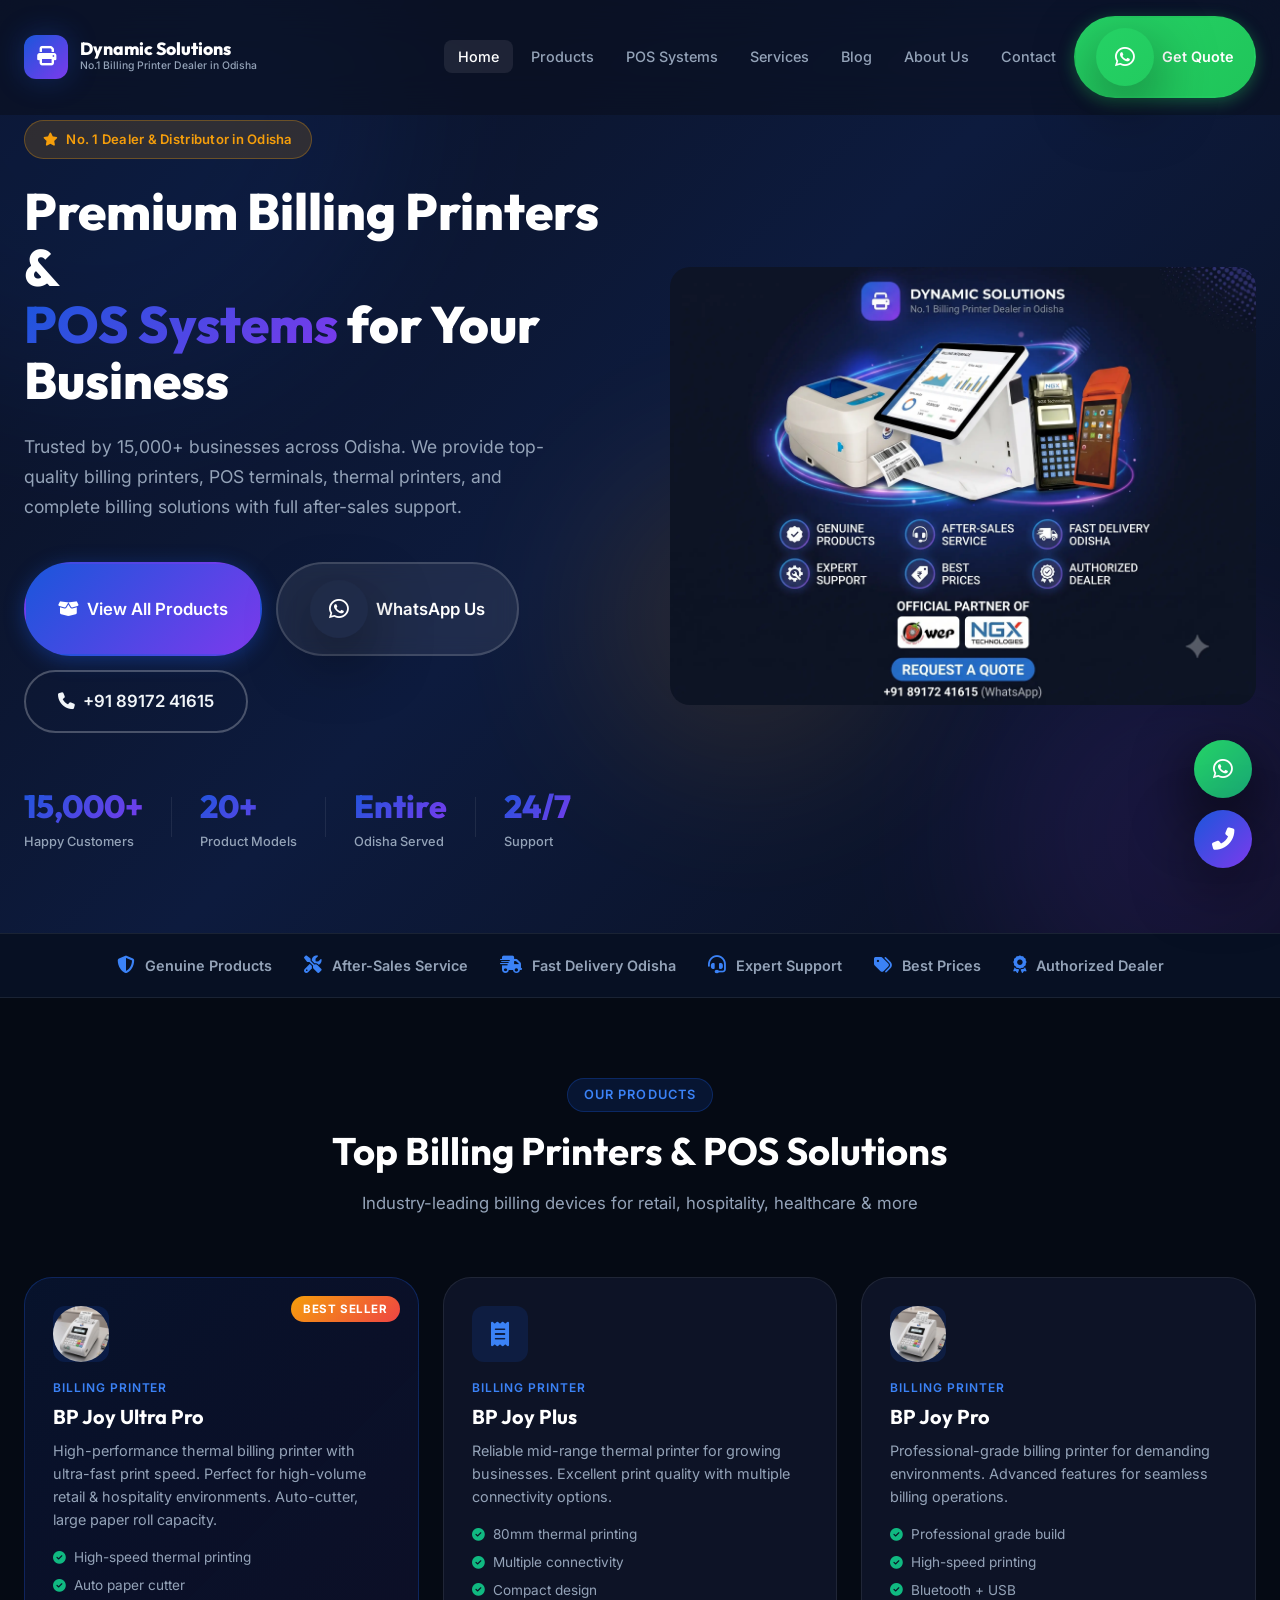
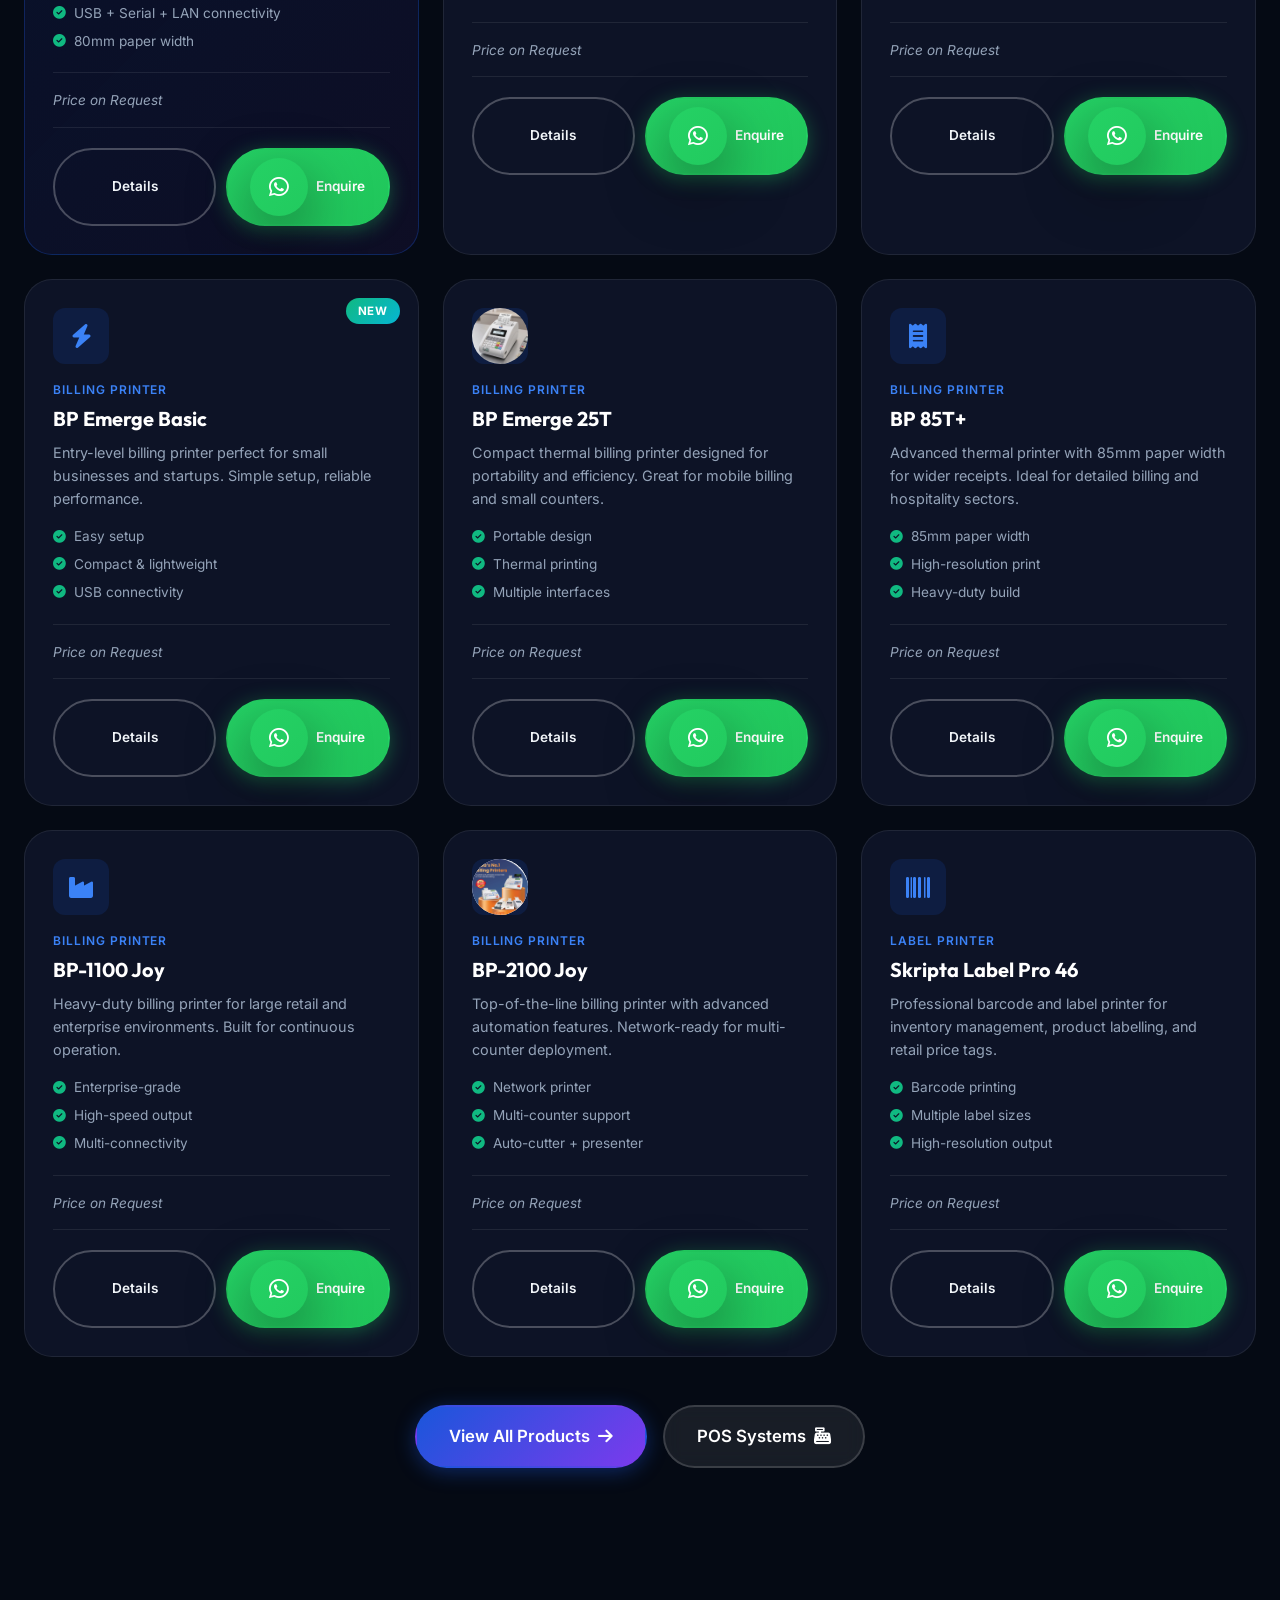
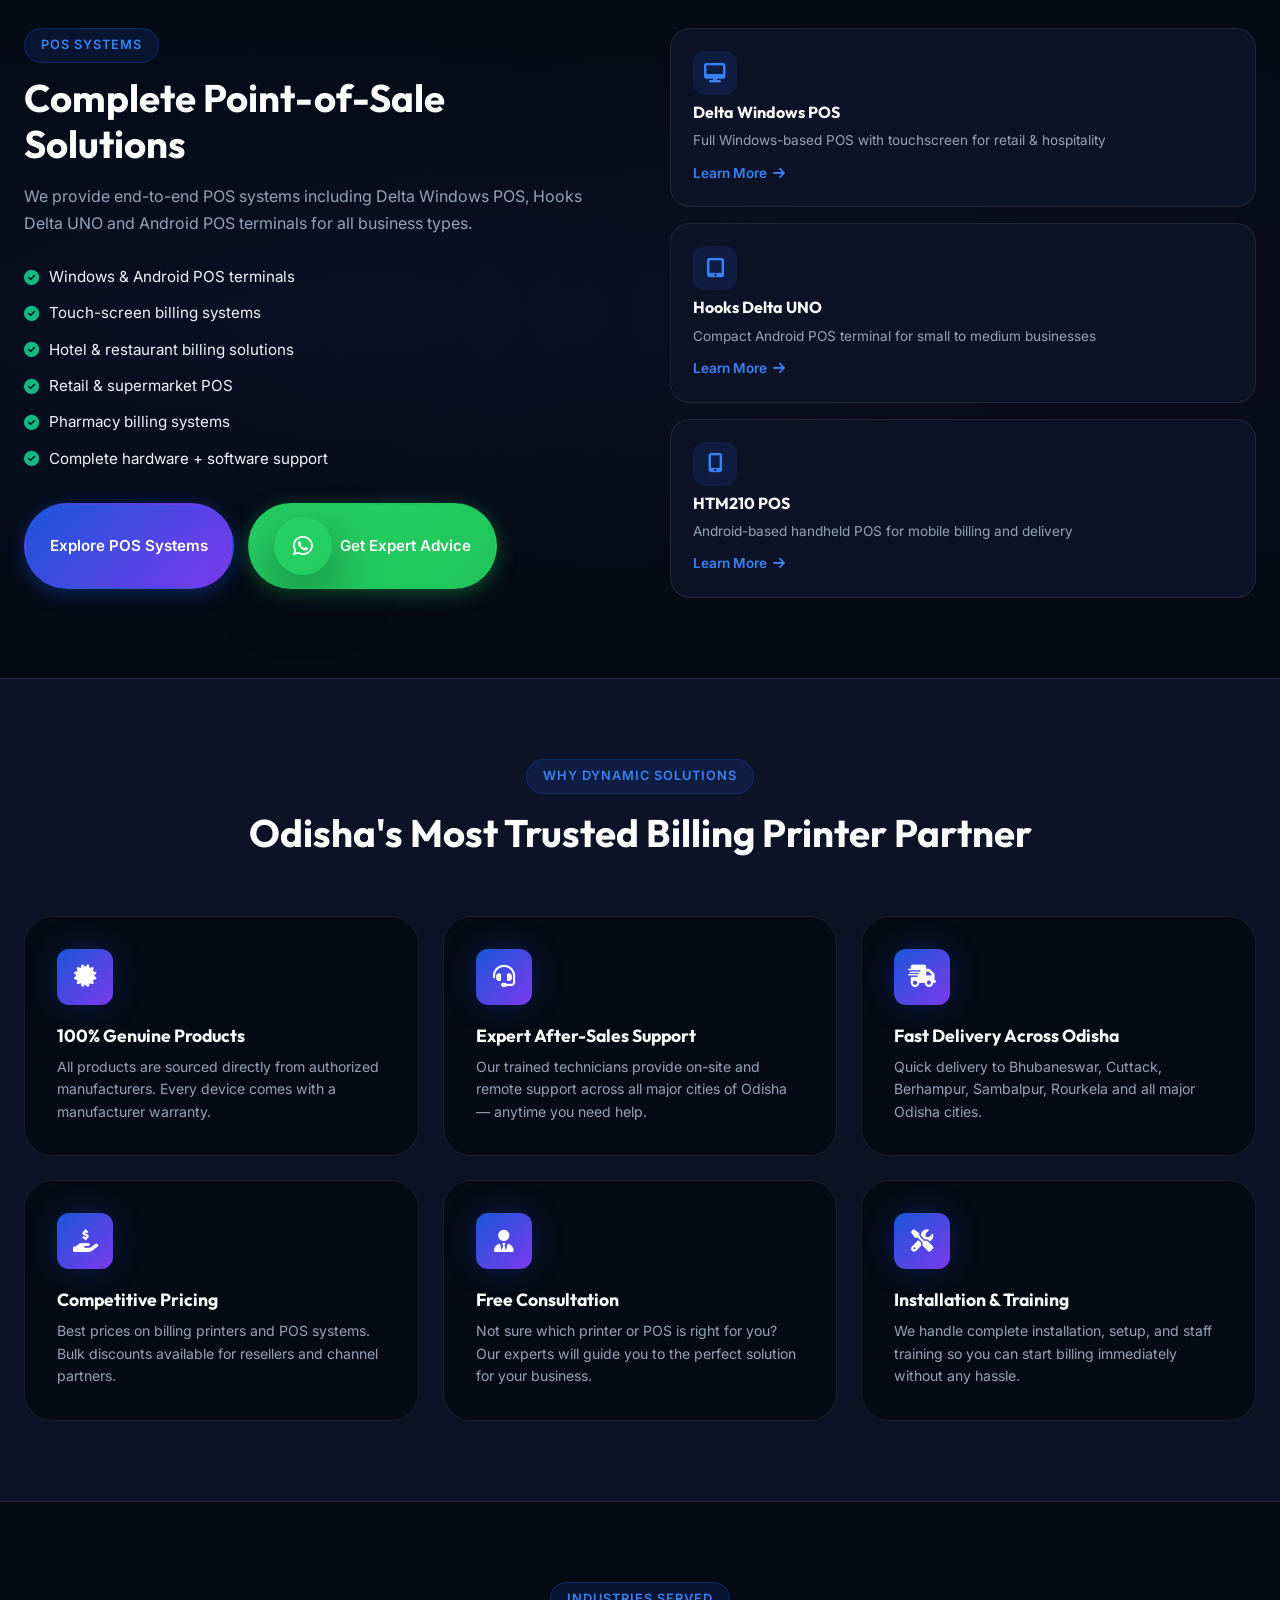
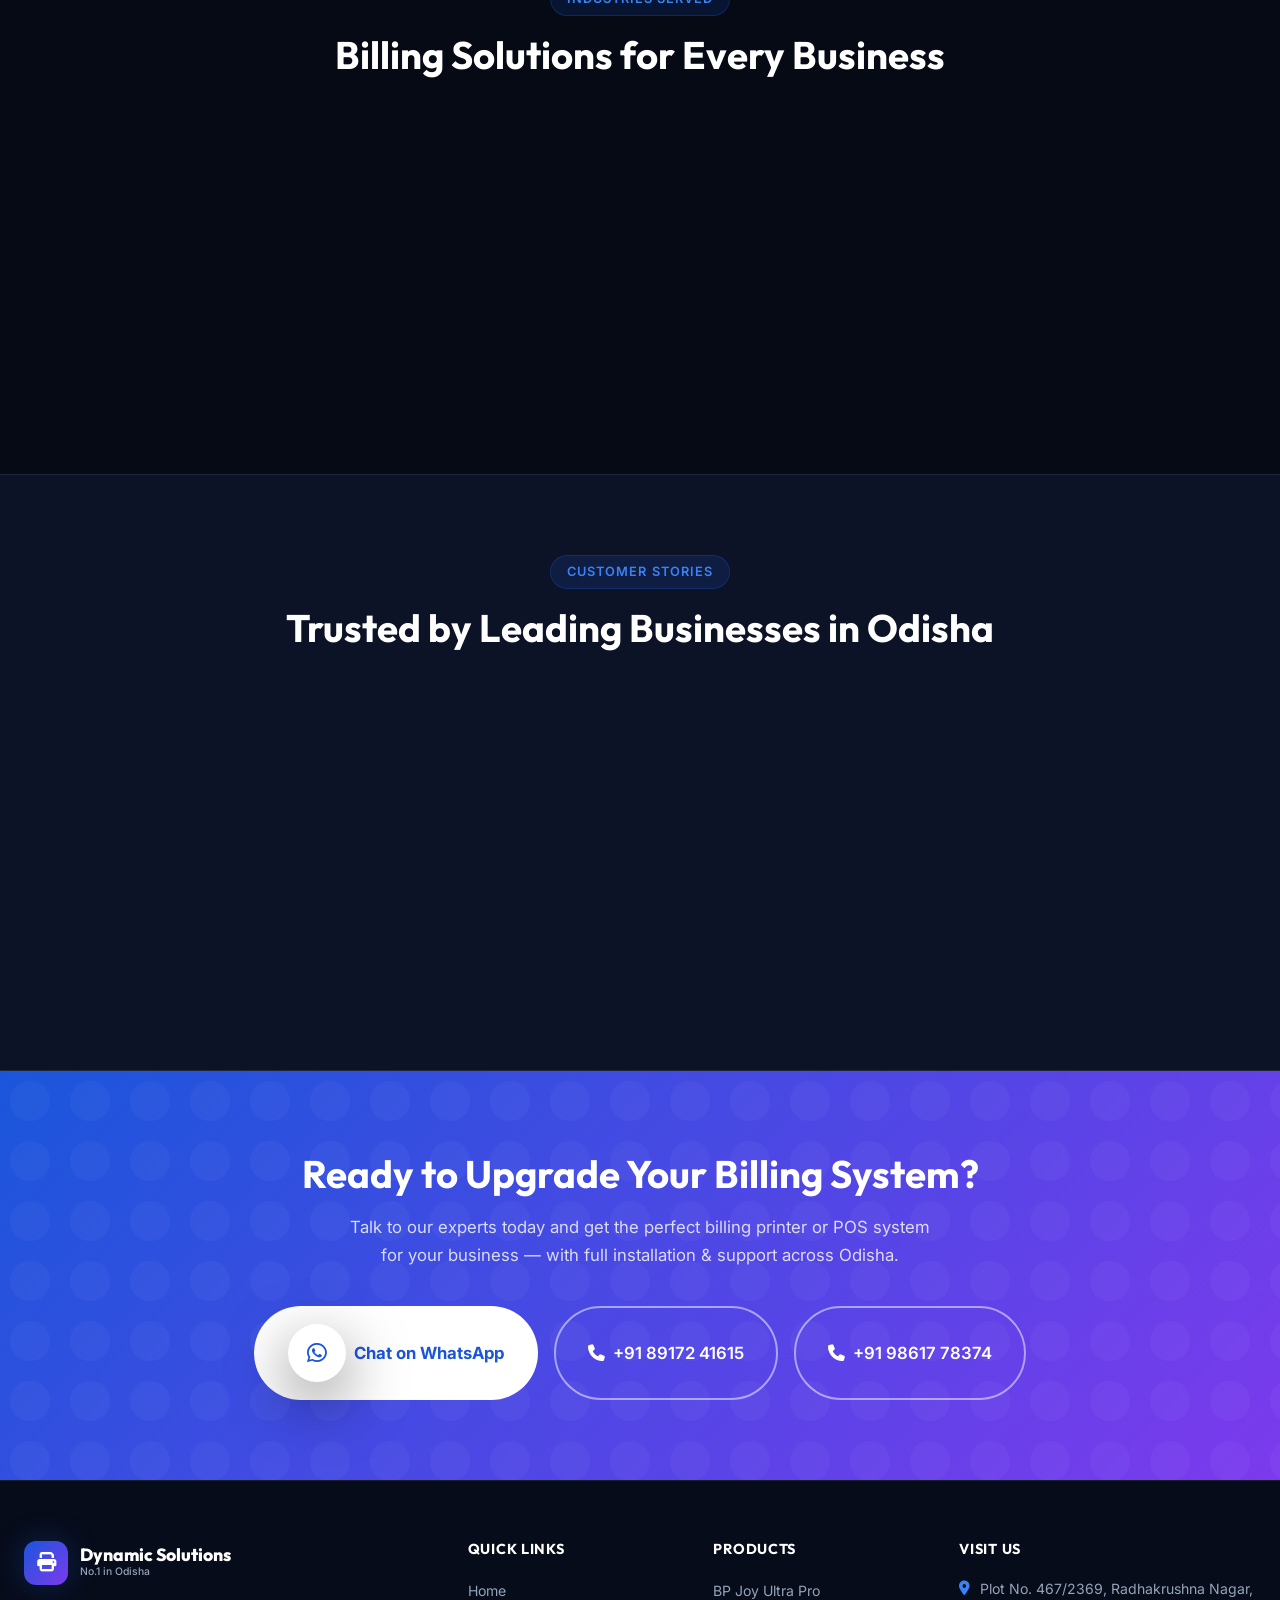
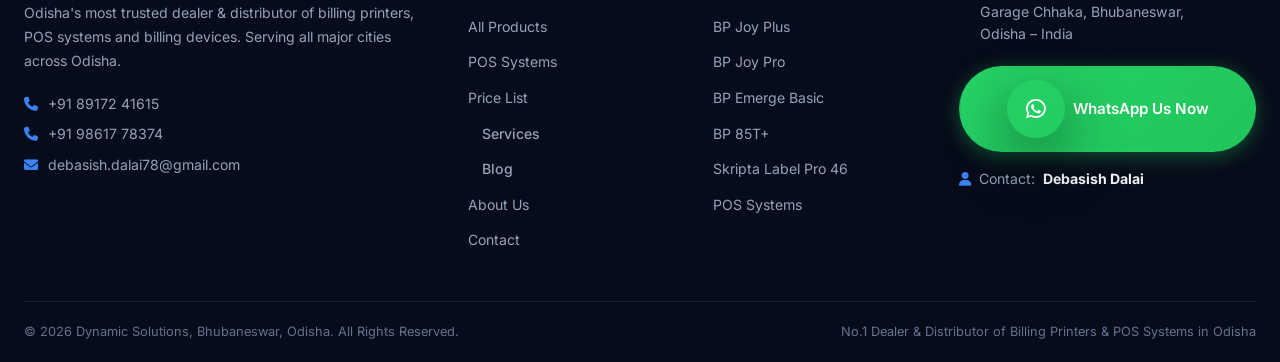
==== index.html @ b8500f1b "add favicon" ====
<!DOCTYPE html>
<html lang="en">

<head>
  <meta charset="UTF-8" />
  <meta name="viewport" content="width=device-width, initial-scale=1.0" />
  <title>Dynamic Solutions – No.1 Billing Printer & POS Dealer in Odisha | Bhubaneswar</title>
  <meta name="description"
    content="Dynamic Solutions is Odisha's most trusted dealer & distributor of billing printers, POS systems, thermal printers, barcode printers & billing devices. Serving Bhubaneswar, Cuttack & all major cities in Odisha. Call: +91 8917241615" />
  <meta name="keywords"
    content="billing printer Odisha, POS system Bhubaneswar, thermal printer dealer Odisha, barcode printer Bhubaneswar, billing machine Odisha, receipt printer Odisha, BP Joy printer, BP Emerge printer, POS terminal Odisha, Dynamic Solutions Bhubaneswar" />
  <meta name="author" content="Dynamic Solutions" />
  <meta name="robots" content="index, follow" />
  <link rel="canonical" href="https://dynamicsolutionsodisha.com/" />

  <!-- Open Graph -->
  <meta property="og:type" content="website" />
  <meta property="og:url" content="https://dynamicsolutionsodisha.com/" />
  <meta property="og:title" content="Dynamic Solutions – No.1 Billing Printer & POS Dealer in Odisha" />
  <meta property="og:description"
    content="Odisha's most trusted dealer of billing printers, POS systems & billing devices. Authorized dealer for BP Joy, BP Emerge & more. Call +91 8917241615" />
  <meta property="og:image" content="https://dynamicsolutionsodisha.com/assets/images/seo-banner.webp" />

  <!-- Twitter Card -->
  <meta name="twitter:card" content="summary_large_image" />
  <meta name="twitter:title" content="Dynamic Solutions – No.1 Billing Printer & POS Dealer in Odisha" />
  <meta name="twitter:description"
    content="Billing printers, POS systems & billing devices in Odisha. Call +91 8917241615" />

  <!-- Schema.org Structured Data -->
  <script type="application/ld+json">
  {
    "@context": "https://schema.org",
    "@type": "LocalBusiness",
    "name": "Dynamic Solutions",
    "description": "No.1 Dealer & Distributor of Billing Printers, POS Systems and Billing Devices in Odisha",
    "url": "https://dynamicsolutionsodisha.com",
    "telephone": ["+918917241615", "+918917241615"],
    "email": "debasish.dalai78@gmail.com",
    "address": {
      "@type": "PostalAddress",
      "streetAddress": "Plot No. 467/2369, Radhakrushna Nagar, Garage Chhaka",
      "addressLocality": "Bhubaneswar",
      "addressRegion": "Odisha",
      "addressCountry": "IN"
    },
    "geo": {
      "@type": "GeoCoordinates",
      "latitude": "20.2961",
      "longitude": "85.8245"
    },
    "areaServed": ["Bhubaneswar", "Cuttack", "Odisha"],
    "priceRange": "₹₹",
    "sameAs": []
  }
  </script>

  <link rel="preconnect" href="https://fonts.googleapis.com" />
  <link rel="preconnect" href="https://fonts.gstatic.com" crossorigin />
  <link
    href="https://fonts.googleapis.com/css2?family=Inter:wght@300;400;500;600;700;800;900&family=Outfit:wght@400;600;700;800&display=swap"
    rel="stylesheet" />
  <link rel="stylesheet" href="https://cdnjs.cloudflare.com/ajax/libs/font-awesome/6.5.0/css/all.min.css" />
  <link rel="stylesheet" href="css/style.css" />
  <link rel="icon" href="assets/favicon.png" type="image/png" />
</head>

<body>

  <!-- Floating Action Buttons -->
  <div class="fab-container" id="fabContainer">
    <a href="https://wa.me/918917241615?text=Hello%20Dynamic%20Solutions!%20I%20am%20interested%20in%20your%20billing%20printers%20and%20POS%20systems.%20Please%20share%20more%20details."
      class="fab fab-whatsapp" target="_blank" rel="noopener" aria-label="WhatsApp Chat" id="fabWhatsapp">
      <i class="fab fa-whatsapp"></i>
      <span class="fab-tooltip">Chat on WhatsApp</span>
    </a>
    <a href="tel:+918917241615" class="fab fab-call" aria-label="Call Us" id="fabCall">
      <i class="fas fa-phone-alt"></i>
      <span class="fab-tooltip">Call Now</span>
    </a>
  </div>

  <!-- Header / Navigation -->
  <header class="header" id="mainHeader">
    <div class="container">
      <nav class="nav">
        <a href="index.html" class="logo" id="navLogo">
          <div class="logo-icon">
            <i class="fas fa-print"></i>
          </div>
          <div class="logo-text">
            <span class="logo-name">Dynamic Solutions</span>
            <span class="logo-tagline">No.1 Billing Printer Dealer in Odisha</span>
          </div>
        </a>

        <ul class="nav-links" id="navLinks">
          <li><a href="index.html" class="nav-link active" id="navHome">Home</a></li>
          <li><a href="products.html" class="nav-link" id="navProducts">Products</a></li>
          <li><a href="pos.html" class="nav-link" id="navPOS">POS Systems</a></li>
          <li><a href="services.html" class="nav-link">Services</a></li>
          <li><a href="blog.html" class="nav-link">Blog</a></li>
          <li><a href="about.html" class="nav-link" id="navAbout">About Us</a></li>
          <li><a href="contact.html" class="nav-link" id="navContact">Contact</a></li>
          <li>
            <a href="https://wa.me/918917241615?text=Hello!%20I%20need%20a%20quote%20for%20billing%20printers."
              class="btn btn-primary nav-cta" target="_blank" rel="noopener" id="navCTA">
              <i class="fab fa-whatsapp"></i> Get Quote
            </a>
          </li>
        </ul>

        <button class="hamburger" id="hamburger" aria-label="Toggle menu">
          <span></span><span></span><span></span>
        </button>
      </nav>
    </div>
  </header>

  <!-- Hero Section -->
  <section class="hero" id="hero">
    <div class="hero-bg-shapes">
      <div class="shape shape-1"></div>
      <div class="shape shape-2"></div>
      <div class="shape shape-3"></div>
    </div>
    <div class="container">
      <div class="hero-content">
        <div class="hero-badge">
          <i class="fas fa-star"></i>
          No. 1 Dealer & Distributor in Odisha
        </div>
        <h1 class="hero-title">
          Premium Billing Printers &amp;<br />
          <span class="gradient-text">POS Systems</span> for Your Business
        </h1>
        <p class="hero-subtitle">
          Trusted by 15,000+ businesses across Odisha. We provide top-quality billing printers,
          POS terminals, thermal printers, and complete billing solutions with full after-sales support.
        </p>
        <div class="hero-ctas">
          <a href="products.html" class="btn btn-primary btn-lg" id="heroViewProducts">
            <i class="fas fa-box-open"></i> View All Products
          </a>
          <a href="https://wa.me/918917241615?text=Hello%20Dynamic%20Solutions!%20I%20need%20help%20choosing%20the%20right%20billing%20printer."
            class="btn btn-secondary btn-lg" target="_blank" rel="noopener" id="heroWhatsapp">
            <i class="fab fa-whatsapp"></i> WhatsApp Us
          </a>
          <a href="tel:+918917241615" class="btn btn-outline btn-lg" id="heroCall">
            <i class="fas fa-phone"></i> +91 89172 41615
          </a>
        </div>
        <div class="hero-stats">
          <div class="stat">
            <span class="stat-num">15,000+</span>
            <span class="stat-label">Happy Customers</span>
          </div>
          <div class="stat-divider"></div>
          <div class="stat">
            <span class="stat-num">20+</span>
            <span class="stat-label">Product Models</span>
          </div>
          <div class="stat-divider"></div>
          <div class="stat">
            <span class="stat-num">Entire</span>
            <span class="stat-label">Odisha Served</span>
          </div>
          <div class="stat-divider"></div>
          <div class="stat">
            <span class="stat-num">24/7</span>
            <span class="stat-label">Support</span>
          </div>
        </div>
      </div>

      <div class="hero-visual" style="display:flex; justify-content:center; align-items:center;">
        <img src="assets/images/hero-banner.webp" alt="POS Systems and Billing Printers"
          style="width: 100%; max-width: 600px; border-radius: var(--radius-lg); box-shadow: var(--shadow-xl); object-fit: cover;">
      </div>
    </div>
  </section>

  <!-- Trust Bar -->
  <section class="trust-bar">
    <div class="container">
      <div class="trust-items">
        <div class="trust-item">
          <i class="fas fa-shield-alt"></i>
          <span>Genuine Products</span>
        </div>
        <div class="trust-item">
          <i class="fas fa-tools"></i>
          <span>After-Sales Service</span>
        </div>
        <div class="trust-item">
          <i class="fas fa-truck-fast"></i>
          <span>Fast Delivery Odisha</span>
        </div>
        <div class="trust-item">
          <i class="fas fa-headset"></i>
          <span>Expert Support</span>
        </div>
        <div class="trust-item">
          <i class="fas fa-tags"></i>
          <span>Best Prices</span>
        </div>
        <div class="trust-item">
          <i class="fas fa-award"></i>
          <span>Authorized Dealer</span>
        </div>
      </div>
    </div>
  </section>

  <!-- Featured Products -->
  <section class="section featured-products" id="featuredProducts">
    <div class="container">
      <div class="section-header">
        <span class="section-tag">Our Products</span>
        <h2 class="section-title">Top Billing Printers & POS Solutions</h2>
        <p class="section-subtitle">Industry-leading billing devices for retail, hospitality, healthcare & more</p>
      </div>

      <div class="products-grid" id="productsGrid">

        <!-- BP Joy Ultra Pro -->
        <article class="product-card featured" id="prodJoyUltraPro">
          <div class="product-badge">Best Seller</div>
          <div class="product-icon-wrap"><img src="assets/images/printer-wep-joy.webp" style="width: 100%; height: 100%; object-fit: contain; border-radius: 50%;"></div>
          <div class="product-info">
            <span class="product-category">Billing Printer</span>
            <h3 class="product-name">BP Joy Ultra Pro</h3>
            <p class="product-desc">High-performance thermal billing printer with ultra-fast print speed. Perfect for
              high-volume retail & hospitality environments. Auto-cutter, large paper roll capacity.</p>
            <ul class="product-features">
              <li><i class="fas fa-check-circle"></i> High-speed thermal printing</li>
              <li><i class="fas fa-check-circle"></i> Auto paper cutter</li>
              <li><i class="fas fa-check-circle"></i> USB + Serial + LAN connectivity</li>
              <li><i class="fas fa-check-circle"></i> 80mm paper width</li>
            </ul>
            <div class="product-price-area">
              <span class="price-label">Price on Request</span>
            </div>
            <div class="product-actions">
              <a href="products.html#joy-ultra-pro" class="btn btn-outline btn-sm" id="detailJoyUltraPro">Details</a>
              <a href="https://wa.me/918917241615?text=Hello!%20I%20am%20interested%20in%20BP%20Joy%20Ultra%20Pro%20billing%20printer.%20Please%20share%20price%20and%20details."
                class="btn btn-whatsapp btn-sm" target="_blank" rel="noopener" id="waJoyUltraPro">
                <i class="fab fa-whatsapp"></i> Enquire
              </a>
            </div>
          </div>
        </article>

        <!-- BP Joy Plus -->
        <article class="product-card" id="prodJoyPlus">
          <div class="product-icon-wrap">
            <i class="fas fa-receipt"></i>
          </div>
          <div class="product-info">
            <span class="product-category">Billing Printer</span>
            <h3 class="product-name">BP Joy Plus</h3>
            <p class="product-desc">Reliable mid-range thermal printer for growing businesses. Excellent print quality
              with multiple connectivity options.</p>
            <ul class="product-features">
              <li><i class="fas fa-check-circle"></i> 80mm thermal printing</li>
              <li><i class="fas fa-check-circle"></i> Multiple connectivity</li>
              <li><i class="fas fa-check-circle"></i> Compact design</li>
            </ul>
            <div class="product-price-area">
              <span class="price-label">Price on Request</span>
            </div>
            <div class="product-actions">
              <a href="products.html#joy-plus" class="btn btn-outline btn-sm" id="detailJoyPlus">Details</a>
              <a href="https://wa.me/918917241615?text=Hello!%20I%20am%20interested%20in%20BP%20Joy%20Plus%20printer.%20Please%20share%20price."
                class="btn btn-whatsapp btn-sm" target="_blank" rel="noopener" id="waJoyPlus">
                <i class="fab fa-whatsapp"></i> Enquire
              </a>
            </div>
          </div>
        </article>

        <!-- BP Joy Pro -->
        <article class="product-card" id="prodJoyPro">
          <div class="product-icon-wrap"><img src="assets/images/printer-wep-joy.webp" style="width: 100%; height: 100%; object-fit: contain; border-radius: 50%;"></div>
          <div class="product-info">
            <span class="product-category">Billing Printer</span>
            <h3 class="product-name">BP Joy Pro</h3>
            <p class="product-desc">Professional-grade billing printer for demanding environments. Advanced features for
              seamless billing operations.</p>
            <ul class="product-features">
              <li><i class="fas fa-check-circle"></i> Professional grade build</li>
              <li><i class="fas fa-check-circle"></i> High-speed printing</li>
              <li><i class="fas fa-check-circle"></i> Bluetooth + USB</li>
            </ul>
            <div class="product-price-area">
              <span class="price-label">Price on Request</span>
            </div>
            <div class="product-actions">
              <a href="products.html#joy-pro" class="btn btn-outline btn-sm" id="detailJoyPro">Details</a>
              <a href="https://wa.me/918917241615?text=Hello!%20I%20am%20interested%20in%20BP%20Joy%20Pro%20printer.%20Please%20share%20price."
                class="btn btn-whatsapp btn-sm" target="_blank" rel="noopener" id="waJoyPro">
                <i class="fab fa-whatsapp"></i> Enquire
              </a>
            </div>
          </div>
        </article>

        <!-- BP Emerge Basic -->
        <article class="product-card" id="prodEmergeBasic">
          <div class="product-badge badge-new">New</div>
          <div class="product-icon-wrap">
            <i class="fas fa-bolt"></i>
          </div>
          <div class="product-info">
            <span class="product-category">Billing Printer</span>
            <h3 class="product-name">BP Emerge Basic</h3>
            <p class="product-desc">Entry-level billing printer perfect for small businesses and startups. Simple setup,
              reliable performance.</p>
            <ul class="product-features">
              <li><i class="fas fa-check-circle"></i> Easy setup</li>
              <li><i class="fas fa-check-circle"></i> Compact & lightweight</li>
              <li><i class="fas fa-check-circle"></i> USB connectivity</li>
            </ul>
            <div class="product-price-area">
              <span class="price-label">Price on Request</span>
            </div>
            <div class="product-actions">
              <a href="products.html#emerge-basic" class="btn btn-outline btn-sm" id="detailEmergeBasic">Details</a>
              <a href="https://wa.me/918917241615?text=Hello!%20I%20am%20interested%20in%20BP%20Emerge%20Basic%20printer.%20Please%20share%20price."
                class="btn btn-whatsapp btn-sm" target="_blank" rel="noopener" id="waEmergeBasic">
                <i class="fab fa-whatsapp"></i> Enquire
              </a>
            </div>
          </div>
        </article>

        <!-- BP Emerge 25T -->
        <article class="product-card" id="prodEmerge25T">
          <div class="product-icon-wrap"><img src="assets/images/printer-wep-joy.webp" style="width: 100%; height: 100%; object-fit: contain; border-radius: 50%;"></div>
          <div class="product-info">
            <span class="product-category">Billing Printer</span>
            <h3 class="product-name">BP Emerge 25T</h3>
            <p class="product-desc">Compact thermal billing printer designed for portability and efficiency. Great for
              mobile billing and small counters.</p>
            <ul class="product-features">
              <li><i class="fas fa-check-circle"></i> Portable design</li>
              <li><i class="fas fa-check-circle"></i> Thermal printing</li>
              <li><i class="fas fa-check-circle"></i> Multiple interfaces</li>
            </ul>
            <div class="product-price-area">
              <span class="price-label">Price on Request</span>
            </div>
            <div class="product-actions">
              <a href="products.html#emerge-25t" class="btn btn-outline btn-sm" id="detailEmerge25T">Details</a>
              <a href="https://wa.me/918917241615?text=Hello!%20I%20am%20interested%20in%20BP%20Emerge%2025T%20printer.%20Please%20share%20price."
                class="btn btn-whatsapp btn-sm" target="_blank" rel="noopener" id="waEmerge25T">
                <i class="fab fa-whatsapp"></i> Enquire
              </a>
            </div>
          </div>
        </article>

        <!-- BP 85T+ -->
        <article class="product-card" id="prod85T">
          <div class="product-icon-wrap">
            <i class="fas fa-receipt"></i>
          </div>
          <div class="product-info">
            <span class="product-category">Billing Printer</span>
            <h3 class="product-name">BP 85T+</h3>
            <p class="product-desc">Advanced thermal printer with 85mm paper width for wider receipts. Ideal for
              detailed billing and hospitality sectors.</p>
            <ul class="product-features">
              <li><i class="fas fa-check-circle"></i> 85mm paper width</li>
              <li><i class="fas fa-check-circle"></i> High-resolution print</li>
              <li><i class="fas fa-check-circle"></i> Heavy-duty build</li>
            </ul>
            <div class="product-price-area">
              <span class="price-label">Price on Request</span>
            </div>
            <div class="product-actions">
              <a href="products.html#bp-85t" class="btn btn-outline btn-sm" id="detail85T">Details</a>
              <a href="https://wa.me/918917241615?text=Hello!%20I%20am%20interested%20in%20BP%2085T%2B%20printer.%20Please%20share%20price."
                class="btn btn-whatsapp btn-sm" target="_blank" rel="noopener" id="wa85T">
                <i class="fab fa-whatsapp"></i> Enquire
              </a>
            </div>
          </div>
        </article>

        <!-- BP-1100 Joy -->
        <article class="product-card" id="prod1100Joy">
          <div class="product-icon-wrap">
            <i class="fas fa-industry"></i>
          </div>
          <div class="product-info">
            <span class="product-category">Billing Printer</span>
            <h3 class="product-name">BP-1100 Joy</h3>
            <p class="product-desc">Heavy-duty billing printer for large retail and enterprise environments. Built for
              continuous operation.</p>
            <ul class="product-features">
              <li><i class="fas fa-check-circle"></i> Enterprise-grade</li>
              <li><i class="fas fa-check-circle"></i> High-speed output</li>
              <li><i class="fas fa-check-circle"></i> Multi-connectivity</li>
            </ul>
            <div class="product-price-area">
              <span class="price-label">Price on Request</span>
            </div>
            <div class="product-actions">
              <a href="products.html#bp-1100" class="btn btn-outline btn-sm" id="detail1100">Details</a>
              <a href="https://wa.me/918917241615?text=Hello!%20I%20am%20interested%20in%20BP-1100%20Joy%20printer.%20Please%20share%20price."
                class="btn btn-whatsapp btn-sm" target="_blank" rel="noopener" id="wa1100">
                <i class="fab fa-whatsapp"></i> Enquire
              </a>
            </div>
          </div>
        </article>

        <!-- BP-2100 Joy -->
        <article class="product-card" id="prod2100Joy">
          <div class="product-icon-wrap"><img src="assets/images/wep-bp-no1.webp" style="width: 100%; height: 100%; object-fit: contain; background: white; border-radius: 50%;"></div>
          <div class="product-info">
            <span class="product-category">Billing Printer</span>
            <h3 class="product-name">BP-2100 Joy</h3>
            <p class="product-desc">Top-of-the-line billing printer with advanced automation features. Network-ready for
              multi-counter deployment.</p>
            <ul class="product-features">
              <li><i class="fas fa-check-circle"></i> Network printer</li>
              <li><i class="fas fa-check-circle"></i> Multi-counter support</li>
              <li><i class="fas fa-check-circle"></i> Auto-cutter + presenter</li>
            </ul>
            <div class="product-price-area">
              <span class="price-label">Price on Request</span>
            </div>
            <div class="product-actions">
              <a href="products.html#bp-2100" class="btn btn-outline btn-sm" id="detail2100">Details</a>
              <a href="https://wa.me/918917241615?text=Hello!%20I%20am%20interested%20in%20BP-2100%20Joy%20printer.%20Please%20share%20price."
                class="btn btn-whatsapp btn-sm" target="_blank" rel="noopener" id="wa2100">
                <i class="fab fa-whatsapp"></i> Enquire
              </a>
            </div>
          </div>
        </article>

        <!-- Skripta Label Pro 46 -->
        <article class="product-card" id="prodLabelPro">
          <div class="product-icon-wrap">
            <i class="fas fa-barcode"></i>
          </div>
          <div class="product-info">
            <span class="product-category">Label Printer</span>
            <h3 class="product-name">Skripta Label Pro 46</h3>
            <p class="product-desc">Professional barcode and label printer for inventory management, product labelling,
              and retail price tags.</p>
            <ul class="product-features">
              <li><i class="fas fa-check-circle"></i> Barcode printing</li>
              <li><i class="fas fa-check-circle"></i> Multiple label sizes</li>
              <li><i class="fas fa-check-circle"></i> High-resolution output</li>
            </ul>
            <div class="product-price-area">
              <span class="price-label">Price on Request</span>
            </div>
            <div class="product-actions">
              <a href="products.html#label-pro-46" class="btn btn-outline btn-sm" id="detailLabelPro">Details</a>
              <a href="https://wa.me/918917241615?text=Hello!%20I%20am%20interested%20in%20Skripta%20Label%20Pro%2046.%20Please%20share%20price."
                class="btn btn-whatsapp btn-sm" target="_blank" rel="noopener" id="waLabelPro">
                <i class="fab fa-whatsapp"></i> Enquire
              </a>
            </div>
          </div>
        </article>

      </div>

      <div class="section-cta">
        <a href="products.html" class="btn btn-primary btn-lg" id="viewAllProducts">
          View All Products <i class="fas fa-arrow-right"></i>
        </a>
        <a href="pos.html" class="btn btn-secondary btn-lg" id="viewPOS">
          POS Systems <i class="fas fa-cash-register"></i>
        </a>
      </div>
    </div>
  </section>

  <!-- POS Systems Highlight -->
  <section class="section pos-highlight" id="posSection">
    <div class="container">
      <div class="pos-content">
        <div class="pos-text">
          <span class="section-tag">POS Systems</span>
          <h2 class="section-title">Complete Point-of-Sale Solutions</h2>
          <p>We provide end-to-end POS systems including Delta Windows POS, Hooks Delta UNO and Android POS terminals
            for all business types.</p>
          <ul class="pos-feature-list">
            <li><i class="fas fa-check-circle"></i> Windows & Android POS terminals</li>
            <li><i class="fas fa-check-circle"></i> Touch-screen billing systems</li>
            <li><i class="fas fa-check-circle"></i> Hotel & restaurant billing solutions</li>
            <li><i class="fas fa-check-circle"></i> Retail & supermarket POS</li>
            <li><i class="fas fa-check-circle"></i> Pharmacy billing systems</li>
            <li><i class="fas fa-check-circle"></i> Complete hardware + software support</li>
          </ul>
          <div class="pos-ctas">
            <a href="pos.html" class="btn btn-primary" id="explorePOS">Explore POS Systems</a>
            <a href="https://wa.me/918917241615?text=Hello!%20I%20need%20a%20POS%20system%20for%20my%20business.%20Please%20help%20me%20choose."
              class="btn btn-whatsapp" target="_blank" rel="noopener" id="waPOS">
              <i class="fab fa-whatsapp"></i> Get Expert Advice
            </a>
          </div>
        </div>
        <div class="pos-cards">
          <div class="pos-card" id="posCardDelta">
            <div class="pos-card-icon"><i class="fas fa-desktop"></i></div>
            <h4>Delta Windows POS</h4>
            <p>Full Windows-based POS with touchscreen for retail & hospitality</p>
            <a href="pos.html#delta-windows" class="pos-card-link">Learn More <i class="fas fa-arrow-right"></i></a>
          </div>
          <div class="pos-card" id="posCardDeltaUno">
            <div class="pos-card-icon"><i class="fas fa-tablet-alt"></i></div>
            <h4>Hooks Delta UNO</h4>
            <p>Compact Android POS terminal for small to medium businesses</p>
            <a href="pos.html#delta-uno" class="pos-card-link">Learn More <i class="fas fa-arrow-right"></i></a>
          </div>
          <div class="pos-card" id="posCardHTM">
            <div class="pos-card-icon"><i class="fas fa-mobile-alt"></i></div>
            <h4>HTM210 POS</h4>
            <p>Android-based handheld POS for mobile billing and delivery</p>
            <a href="pos.html#htm210" class="pos-card-link">Learn More <i class="fas fa-arrow-right"></i></a>
          </div>
        </div>
      </div>
    </div>
  </section>

  <!-- Why Choose Us -->
  <section class="section why-us" id="whyUs">
    <div class="container">
      <div class="section-header">
        <span class="section-tag">Why Dynamic Solutions</span>
        <h2 class="section-title">Odisha's Most Trusted Billing Printer Partner</h2>
      </div>
      <div class="why-grid">
        <div class="why-card" id="whyGenuine">
          <div class="why-icon"><i class="fas fa-certificate"></i></div>
          <h3>100% Genuine Products</h3>
          <p>All products are sourced directly from authorized manufacturers. Every device comes with a manufacturer
            warranty.</p>
        </div>
        <div class="why-card" id="whySupport">
          <div class="why-icon"><i class="fas fa-headset"></i></div>
          <h3>Expert After-Sales Support</h3>
          <p>Our trained technicians provide on-site and remote support across all major cities of Odisha — anytime you
            need help.</p>
        </div>
        <div class="why-card" id="whyDelivery">
          <div class="why-icon"><i class="fas fa-truck-fast"></i></div>
          <h3>Fast Delivery Across Odisha</h3>
          <p>Quick delivery to Bhubaneswar, Cuttack, Berhampur, Sambalpur, Rourkela and all major Odisha cities.</p>
        </div>
        <div class="why-card" id="whyPrice">
          <div class="why-icon"><i class="fas fa-hand-holding-usd"></i></div>
          <h3>Competitive Pricing</h3>
          <p>Best prices on billing printers and POS systems. Bulk discounts available for resellers and channel
            partners.</p>
        </div>
        <div class="why-card" id="whyExpert">
          <div class="why-icon"><i class="fas fa-user-tie"></i></div>
          <h3>Free Consultation</h3>
          <p>Not sure which printer or POS is right for you? Our experts will guide you to the perfect solution for your
            business.</p>
        </div>
        <div class="why-card" id="whyInstall">
          <div class="why-icon"><i class="fas fa-tools"></i></div>
          <h3>Installation & Training</h3>
          <p>We handle complete installation, setup, and staff training so you can start billing immediately without any
            hassle.</p>
        </div>
      </div>
    </div>
  </section>

  <!-- Sectors We Serve -->
  <section class="section sectors" id="sectors">
    <div class="container">
      <div class="section-header">
        <span class="section-tag">Industries Served</span>
        <h2 class="section-title">Billing Solutions for Every Business</h2>
      </div>
      <div class="sectors-grid">
        <div class="sector-card" id="sectorRetail">
          <i class="fas fa-store"></i>
          <span>Retail & Supermarkets</span>
        </div>
        <div class="sector-card" id="sectorHotel">
          <i class="fas fa-hotel"></i>
          <span>Hotels & Restaurants</span>
        </div>
        <div class="sector-card" id="sectorPharma">
          <i class="fas fa-pills"></i>
          <span>Pharmacy & Medical</span>
        </div>
        <div class="sector-card" id="sectorGrocery">
          <i class="fas fa-shopping-basket"></i>
          <span>Grocery & Kirana Stores</span>
        </div>
        <div class="sector-card" id="sectorFashion">
          <i class="fas fa-tshirt"></i>
          <span>Fashion & Apparel</span>
        </div>
        <div class="sector-card" id="sectorLogistics">
          <i class="fas fa-boxes"></i>
          <span>Logistics & Warehouse</span>
        </div>
        <div class="sector-card" id="sectorCafe">
          <i class="fas fa-coffee"></i>
          <span>Cafes & Quick Service</span>
        </div>
        <div class="sector-card" id="sectorHealthcare">
          <i class="fas fa-hospital"></i>
          <span>Clinics & Healthcare</span>
        </div>
      </div>
    </div>
  </section>

  <!-- Testimonials -->
  <section class="section testimonials" id="testimonials">
    <div class="container">
      <div class="section-header">
        <span class="section-tag">Customer Stories</span>
        <h2 class="section-title">Trusted by Leading Businesses in Odisha</h2>
      </div>
      <div class="testimonials-grid">
        <div class="testimonial-card" id="testimonial1">
          <div class="testimonial-stars">
            <i class="fas fa-star"></i><i class="fas fa-star"></i><i class="fas fa-star"></i><i
              class="fas fa-star"></i><i class="fas fa-star"></i>
          </div>
          <blockquote>
            "We've looked for printer and billing solutions but these guys were always the clear favorite. They have the
            right solution and they've been awesome to work with."
          </blockquote>
          <div class="testimonial-author">
            <div class="author-avatar">RK</div>
            <div class="author-info">
              <strong>Mr. RK Mishra</strong>
              <span>MD at Quest & Nexus Group</span>
            </div>
          </div>
        </div>

        <div class="testimonial-card featured-testimonial" id="testimonial2">
          <div class="testimonial-stars">
            <i class="fas fa-star"></i><i class="fas fa-star"></i><i class="fas fa-star"></i><i
              class="fas fa-star"></i><i class="fas fa-star"></i>
          </div>
          <blockquote>
            "Dynamic Solutions made my day. As they understood our requirement and gave us the proper solution, I highly
            recommend."
          </blockquote>
          <div class="testimonial-author">
            <div class="author-avatar">PL</div>
            <div class="author-info">
              <strong>Mr. PN Lodha</strong>
              <span>Owner at Infojen Softwares</span>
            </div>
          </div>
        </div>

        <div class="testimonial-card" id="testimonial3">
          <div class="testimonial-stars">
            <i class="fas fa-star"></i><i class="fas fa-star"></i><i class="fas fa-star"></i><i
              class="fas fa-star"></i><i class="fas fa-star"></i>
          </div>
          <blockquote>
            "At last found the best and high quality product for my Hotel billing printer. Cheers to Dynamic Solutions!"
          </blockquote>
          <div class="testimonial-author">
            <div class="author-avatar">RS</div>
            <div class="author-info">
              <strong>Mr. Ratikanta Swain</strong>
              <span>AP at Infotech Solutions</span>
            </div>
          </div>
        </div>
      </div>
    </div>
  </section>

  <!-- CTA Banner -->
  <section class="cta-banner" id="ctaBanner">
    <div class="container">
      <div class="cta-content">
        <h2>Ready to Upgrade Your Billing System?</h2>
        <p>Talk to our experts today and get the perfect billing printer or POS system for your business — with full
          installation & support across Odisha.</p>
        <div class="cta-actions">
          <a href="https://wa.me/918917241615?text=Hello%20Dynamic%20Solutions!%20I%20want%20to%20upgrade%20my%20billing%20system.%20Please%20help."
            class="btn btn-white btn-lg" target="_blank" rel="noopener" id="ctaWhatsapp">
            <i class="fab fa-whatsapp"></i> Chat on WhatsApp
          </a>
          <a href="tel:+918917241615" class="btn btn-outline-white btn-lg" id="ctaCall1"><i class="fas fa-phone"></i>
            +91 89172 41615</a>
          <a href="tel:+919861778374" class="btn btn-outline-white btn-lg" id="ctaCall2"><i class="fas fa-phone"></i>
            +91 98617 78374</a>
        </div>
      </div>
    </div>
  </section>

  <!-- Footer -->
  <footer class="footer" id="mainFooter">
    <div class="container">
      <div class="footer-grid">
        <div class="footer-brand">
          <a href="index.html" class="logo" id="footerLogo">
            <div class="logo-icon"><i class="fas fa-print"></i></div>
            <div class="logo-text">
              <span class="logo-name">Dynamic Solutions</span>
              <span class="logo-tagline">No.1 in Odisha</span>
            </div>
          </a>
          <p>Odisha's most trusted dealer & distributor of billing printers, POS systems and billing devices. Serving
            all major cities across Odisha.</p>
          <div class="footer-contact-quick">
            <a href="tel:+918917241615" id="footerCall1"><i class="fas fa-phone"></i> +91 89172 41615</a>
            <a href="tel:+919861778374" id="footerCall2"><i class="fas fa-phone"></i> +91 98617 78374</a>
            <a href="mailto:debasish.dalai78@gmail.com" id="footerEmail"><i class="fas fa-envelope"></i>
              debasish.dalai78@gmail.com</a>
          </div>
        </div>

        <div class="footer-links">
          <h4>Quick Links</h4>
          <ul>
            <li><a href="index.html" id="footerHome">Home</a></li>
            <li><a href="products.html" id="footerProducts">All Products</a></li>
            <li><a href="pos.html" id="footerPOS">POS Systems</a></li>
            <li><a href="pricelist.html" id="footerPriceList">Price List</a></li>
            <li><a href="services.html" class="nav-link">Services</a></li>
            <li><a href="blog.html" class="nav-link">Blog</a></li>
            <li><a href="about.html" id="footerAbout">About Us</a></li>
            <li><a href="contact.html" id="footerContact">Contact</a></li>
          </ul>
        </div>

        <div class="footer-links">
          <h4>Products</h4>
          <ul>
            <li><a href="products.html#joy-ultra-pro" id="footerProd1">BP Joy Ultra Pro</a></li>
            <li><a href="products.html#joy-plus" id="footerProd2">BP Joy Plus</a></li>
            <li><a href="products.html#joy-pro" id="footerProd3">BP Joy Pro</a></li>
            <li><a href="products.html#emerge-basic" id="footerProd4">BP Emerge Basic</a></li>
            <li><a href="products.html#bp-85t" id="footerProd5">BP 85T+</a></li>
            <li><a href="products.html#label-pro-46" id="footerProd6">Skripta Label Pro 46</a></li>
            <li><a href="pos.html" id="footerProd7">POS Systems</a></li>
          </ul>
        </div>

        <div class="footer-contact">
          <h4>Visit Us</h4>
          <address>
            <p><i class="fas fa-map-marker-alt"></i>
              Plot No. 467/2369, Radhakrushna Nagar,<br />
              Garage Chhaka, Bhubaneswar,<br />
              Odisha – India
            </p>
          </address>
          <div class="footer-whatsapp">
            <a href="https://wa.me/918917241615?text=Hello%20Dynamic%20Solutions!%20I%20need%20billing%20printer%20assistance."
              class="btn btn-whatsapp" target="_blank" rel="noopener" id="footerWhatsapp">
              <i class="fab fa-whatsapp"></i> WhatsApp Us Now
            </a>
          </div>
          <p class="contact-person"><i class="fas fa-user"></i> Contact: <strong>Debasish Dalai</strong></p>
        </div>
      </div>

      <div class="footer-bottom">
        <p>© 2026 Dynamic Solutions, Bhubaneswar, Odisha. All Rights Reserved.</p>
        <p>No.1 Dealer & Distributor of Billing Printers & POS Systems in Odisha</p>
      </div>
    </div>
  </footer>

  <!-- Mobile Bottom Navigation Bar -->
  <nav class="mobile-bottom-nav" aria-label="Mobile navigation">
    <a href="index.html" class="mob-nav-item active" id="mobNavHome">
      <i class="fas fa-home"></i>
      <span>Home</span>
    </a>
    <a href="products.html" class="mob-nav-item" id="mobNavProducts">
      <i class="fas fa-print"></i>
      <span>Printers</span>
    </a>
    <a href="https://wa.me/918917241615?text=Hello%20Dynamic%20Solutions!%20I%20need%20a%20billing%20printer%20or%20POS%20system."
      class="mob-nav-item mob-nav-wa" target="_blank" rel="noopener" id="mobNavWa">
      <i class="fab fa-whatsapp"></i>
      <span>WhatsApp</span>
    </a>
    <a href="pos.html" class="mob-nav-item" id="mobNavPOS">
      <i class="fas fa-desktop"></i>
      <span>POS</span>
    </a>
    <a href="tel:+918917241615" class="mob-nav-item mob-nav-call" id="mobNavCall">
      <i class="fas fa-phone"></i>
      <span>Call</span>
    </a>
  </nav>

  <script src="js/main.js"></script>
</body>

</html>
---- css/style.css ----
/* =====================================================
   Dynamic Solutions — Premium Billing Printer Website
   CSS Design System
   ===================================================== */

/* --- Google Fonts & Variables --- */
@import url('https://fonts.googleapis.com/css2?family=Inter:wght@300;400;500;600;700;800;900&family=Outfit:wght@400;600;700;800&display=swap');

:root {
  /* Brand Colors */
  --primary: #1a56db;
  --primary-dark: #1143b8;
  --primary-light: #3b82f6;
  --accent: #f59e0b;
  --accent-dark: #d97706;
  --success: #10b981;
  --whatsapp: #25d366;
  --whatsapp-dark: #1eb854;

  /* Neutrals - Updated for deeper premium look */
  --bg: #050a14;
  --bg-card: #0d1326;
  --bg-card2: #151d33;
  --border: rgba(255,255,255,0.08);
  --text: #f1f5f9;
  --text-muted: #94a3b8;
  --text-subtle: #64748b;

  /* Gradients */
  --gradient-primary: linear-gradient(135deg, #1a56db 0%, #7c3aed 100%);
  --gradient-accent: linear-gradient(135deg, #f59e0b 0%, #ef4444 100%);
  --gradient-success: linear-gradient(135deg, #10b981 0%, #06b6d4 100%);
  --gradient-hero: linear-gradient(135deg, #0a0f1e 0%, #0d1b3e 50%, #0a0f1e 100%);

  /* Shadows */
  --shadow-sm: 0 2px 8px rgba(0,0,0,0.3);
  --shadow-md: 0 8px 32px rgba(0,0,0,0.4);
  --shadow-lg: 0 20px 60px rgba(0,0,0,0.5);
  --shadow-glow: 0 0 30px rgba(26,86,219,0.3);
  --shadow-glow-accent: 0 0 30px rgba(245,158,11,0.3);

  /* Spacing */
  --container-max: 1280px;
  --section-py: 80px;

  /* Typography */
  --font-body: 'Inter', sans-serif;
  --font-heading: 'Outfit', sans-serif;

  /* Transitions */
  --transition: all 0.3s cubic-bezier(0.4, 0, 0.2, 1);
  --transition-slow: all 0.5s cubic-bezier(0.4, 0, 0.2, 1);

  /* Border Radius */
  --radius-sm: 8px;
  --radius-md: 12px;
  --radius-lg: 20px;
  --radius-xl: 28px;
  --radius-full: 9999px;
}

/* --- Reset & Base --- */
*, *::before, *::after { box-sizing: border-box; margin: 0; padding: 0; }

html { scroll-behavior: smooth; font-size: 16px; }

body {
  font-family: var(--font-body);
  background: var(--bg);
  color: var(--text);
  line-height: 1.6;
  overflow-x: hidden;
  -webkit-font-smoothing: antialiased;
}

a { color: inherit; text-decoration: none; }
img { max-width: 100%; display: block; }
ul { list-style: none; }
address { font-style: normal; }

/* --- Container --- */
.container {
  max-width: var(--container-max);
  margin: 0 auto;
  padding: 0 24px;
}

/* --- Typography --- */
h1, h2, h3, h4, h5, h6 {
  font-family: var(--font-heading);
  line-height: 1.2;
  font-weight: 700;
}

/* --- Buttons --- */
.btn {
  display: inline-flex;
  align-items: center;
  gap: 8px;
  padding: 12px 24px;
  border-radius: var(--radius-full);
  font-weight: 600;
  font-size: 0.95rem;
  cursor: pointer;
  border: 2px solid transparent;
  transition: var(--transition);
  white-space: nowrap;
  font-family: var(--font-body);
  text-align: center;
  justify-content: center;
}

.btn-primary {
  background: var(--gradient-primary);
  color: #fff;
  box-shadow: 0 4px 20px rgba(26,86,219,0.4);
}
.btn-primary:hover {
  transform: translateY(-2px);
  box-shadow: 0 8px 30px rgba(26,86,219,0.6);
}

.btn-secondary {
  background: rgba(255,255,255,0.08);
  color: #fff;
  border-color: rgba(255,255,255,0.15);
  backdrop-filter: blur(10px);
}
.btn-secondary:hover {
  background: rgba(255,255,255,0.15);
  transform: translateY(-2px);
}

.btn-outline {
  background: transparent;
  color: var(--text);
  border-color: rgba(255,255,255,0.25);
}
.btn-outline:hover {
  background: rgba(255,255,255,0.08);
  border-color: rgba(255,255,255,0.4);
  transform: translateY(-2px);
}

.btn-whatsapp {
  background: linear-gradient(135deg, #25d366, #20c55a);
  color: #fff;
  box-shadow: 0 4px 20px rgba(37,211,102,0.35);
}
.btn-whatsapp:hover {
  transform: translateY(-2px);
  box-shadow: 0 8px 30px rgba(37,211,102,0.55);
}

.btn-white {
  background: #fff;
  color: var(--primary);
  font-weight: 700;
}
.btn-white:hover {
  transform: translateY(-2px);
  box-shadow: 0 8px 30px rgba(255,255,255,0.3);
}

.btn-outline-white {
  background: transparent;
  color: #fff;
  border-color: rgba(255,255,255,0.5);
}
.btn-outline-white:hover {
  background: rgba(255,255,255,0.1);
  border-color: #fff;
  transform: translateY(-2px);
}

.btn-lg {
  padding: 16px 32px;
  font-size: 1.05rem;
}
.btn-sm {
  padding: 8px 18px;
  font-size: 0.85rem;
}

/* --- Gradient Text --- */
.gradient-text {
  background: var(--gradient-primary);
  -webkit-background-clip: text;
  -webkit-text-fill-color: transparent;
  background-clip: text;
}

.gradient-text-accent {
  background: var(--gradient-accent);
  -webkit-background-clip: text;
  -webkit-text-fill-color: transparent;
  background-clip: text;
}

/* --- Section --- */
.section {
  padding: var(--section-py) 0;
}

.section-header {
  text-align: center;
  margin-bottom: 60px;
}

.section-tag {
  display: inline-block;
  padding: 6px 16px;
  background: rgba(26,86,219,0.15);
  color: var(--primary-light);
  border-radius: var(--radius-full);
  font-size: 0.8rem;
  font-weight: 600;
  letter-spacing: 0.08em;
  text-transform: uppercase;
  margin-bottom: 16px;
  border: 1px solid rgba(26,86,219,0.3);
}

.section-title {
  font-size: clamp(1.8rem, 3vw, 2.6rem);
  color: #fff;
  margin-bottom: 16px;
}

.section-subtitle {
  font-size: 1.05rem;
  color: var(--text-muted);
  max-width: 600px;
  margin: 0 auto;
}

/* ===================================================
   HEADER / NAV
   =================================================== */
.header {
  position: fixed;
  top: 0;
  left: 0;
  right: 0;
  z-index: 1000;
  padding: 16px 0;
  transition: var(--transition);
  background: rgba(10,15,30,0.6);
  backdrop-filter: blur(20px);
  -webkit-backdrop-filter: blur(20px);
  border-bottom: 1px solid transparent;
}
.header.scrolled {
  background: rgba(10,15,30,0.95);
  border-bottom-color: var(--border);
  box-shadow: var(--shadow-md);
}

.nav {
  display: flex;
  align-items: center;
  gap: 32px;
}

.logo {
  display: flex;
  align-items: center;
  gap: 12px;
  flex-shrink: 0;
  text-decoration: none;
}

.logo-icon {
  width: 44px;
  height: 44px;
  background: var(--gradient-primary);
  border-radius: var(--radius-md);
  display: flex;
  align-items: center;
  justify-content: center;
  font-size: 1.2rem;
  color: #fff;
  box-shadow: var(--shadow-glow);
  flex-shrink: 0;
}

.logo-name {
  display: block;
  font-family: var(--font-heading);
  font-weight: 800;
  font-size: 1.1rem;
  color: #fff;
  line-height: 1.1;
}

.logo-tagline {
  display: block;
  font-size: 0.65rem;
  color: var(--text-muted);
  font-weight: 500;
}

.nav-links {
  display: flex;
  align-items: center;
  gap: 4px;
  margin-left: auto;
}

.nav-link {
  padding: 8px 14px;
  border-radius: var(--radius-sm);
  font-size: 0.9rem;
  font-weight: 500;
  color: var(--text-muted);
  transition: var(--transition);
}
.nav-link:hover, .nav-link.active {
  color: #fff;
  background: rgba(255,255,255,0.08);
}

.nav-cta {
  padding: 10px 20px;
  background: linear-gradient(135deg, #25d366, #20c55a);
  color: #fff !important;
  border-radius: var(--radius-full);
  font-weight: 600;
  font-size: 0.9rem;
  box-shadow: 0 4px 16px rgba(37,211,102,0.35);
  transition: var(--transition);
}
.nav-cta:hover {
  transform: translateY(-2px);
  box-shadow: 0 8px 25px rgba(37,211,102,0.5);
  background: linear-gradient(135deg, #20c55a, #1ab84d);
}

/* Hamburger */
.hamburger {
  display: none;
  flex-direction: column;
  gap: 5px;
  cursor: pointer;
  padding: 8px;
  background: transparent;
  border: none;
  margin-left: auto;
}
.hamburger span {
  display: block;
  width: 24px;
  height: 2px;
  background: var(--text);
  border-radius: 2px;
  transition: var(--transition);
}
.hamburger.active span:nth-child(1) { transform: translateY(7px) rotate(45deg); }
.hamburger.active span:nth-child(2) { opacity: 0; }
.hamburger.active span:nth-child(3) { transform: translateY(-7px) rotate(-45deg); }

/* ===================================================
   FLOATING ACTION BUTTONS
   =================================================== */
.fab-container {
  position: fixed;
  bottom: 32px;
  right: 28px;
  z-index: 900;
  display: flex;
  flex-direction: column;
  gap: 12px;
  align-items: flex-end;
}

.fab {
  display: flex;
  align-items: center;
  justify-content: center;
  width: 58px;
  height: 58px;
  border-radius: var(--radius-full);
  font-size: 1.4rem;
  transition: var(--transition);
  position: relative;
  box-shadow: var(--shadow-lg);
  cursor: pointer;
}

.fab-whatsapp {
  background: linear-gradient(135deg, #25d366, #128c7e);
  color: #fff;
}
.fab-call {
  background: var(--gradient-primary);
  color: #fff;
}

.fab:hover {
  transform: scale(1.12) translateY(-3px);
  box-shadow: 0 12px 40px rgba(0,0,0,0.5);
}

.fab-tooltip {
  position: absolute;
  right: 70px;
  background: var(--bg-card);
  color: #fff;
  padding: 6px 14px;
  border-radius: var(--radius-sm);
  font-size: 0.8rem;
  font-weight: 600;
  white-space: nowrap;
  opacity: 0;
  pointer-events: none;
  transition: var(--transition);
  border: 1px solid var(--border);
}
.fab:hover .fab-tooltip { opacity: 1; transform: translateX(0); }

@keyframes pulse-ring {
  0% { transform: scale(1); opacity: 1; }
  100% { transform: scale(1.5); opacity: 0; }
}

.fab-whatsapp::before {
  content: '';
  position: absolute;
  inset: 0;
  border-radius: var(--radius-full);
  background: rgba(37,211,102,0.4);
  animation: pulse-ring 2s ease-out infinite;
}

/* ===================================================
   HERO SECTION
   =================================================== */
.hero {
  min-height: 100vh;
  display: flex;
  align-items: center;
  padding: 120px 0 80px;
  background: var(--gradient-hero);
  position: relative;
  overflow: hidden;
}

.hero-bg-shapes {
  position: absolute;
  inset: 0;
  pointer-events: none;
}

.shape {
  position: absolute;
  border-radius: var(--radius-full);
  filter: blur(80px);
  opacity: 0.12;
}
.shape-1 {
  width: 600px; height: 600px;
  background: var(--primary);
  top: -200px; left: -200px;
  animation: float 8s ease-in-out infinite;
}
.shape-2 {
  width: 400px; height: 400px;
  background: #7c3aed;
  bottom: -100px; right: -100px;
  animation: float 10s ease-in-out infinite reverse;
}
.shape-3 {
  width: 300px; height: 300px;
  background: var(--accent);
  top: 50%; right: 30%;
  animation: float 12s ease-in-out infinite 2s;
}

@keyframes float {
  0%, 100% { transform: translateY(0) rotate(0deg); }
  50% { transform: translateY(-30px) rotate(5deg); }
}

/* Grid for content */
.hero .container {
  display: grid;
  grid-template-columns: 1fr 1fr;
  gap: 60px;
  align-items: center;
  position: relative;
  z-index: 1;
}

.hero-badge {
  display: inline-flex;
  align-items: center;
  gap: 8px;
  padding: 8px 18px;
  background: rgba(245,158,11,0.15);
  color: var(--accent);
  border: 1px solid rgba(245,158,11,0.3);
  border-radius: var(--radius-full);
  font-size: 0.82rem;
  font-weight: 600;
  margin-bottom: 24px;
  letter-spacing: 0.02em;
}

.hero-title {
  font-size: clamp(2.2rem, 4vw, 3.6rem);
  font-weight: 800;
  color: #fff;
  margin-bottom: 24px;
  line-height: 1.1;
}

.hero-subtitle {
  font-size: 1.1rem;
  color: var(--text-muted);
  margin-bottom: 40px;
  line-height: 1.7;
  max-width: 540px;
}

.hero-ctas {
  display: flex;
  flex-wrap: wrap;
  gap: 14px;
  margin-bottom: 48px;
}

.hero-stats {
  display: flex;
  align-items: center;
  gap: 28px;
  flex-wrap: wrap;
}

.stat-num {
  display: block;
  font-family: var(--font-heading);
  font-size: 2rem;
  font-weight: 800;
  color: #fff;
  background: var(--gradient-primary);
  -webkit-background-clip: text;
  -webkit-text-fill-color: transparent;
  background-clip: text;
}
.stat-label {
  display: block;
  font-size: 0.8rem;
  color: var(--text-muted);
  font-weight: 500;
}
.stat-divider {
  width: 1px;
  height: 40px;
  background: var(--border);
}

/* Hero Visual */
.hero-visual {
  display: flex;
  align-items: center;
  justify-content: center;
}

.hero-card-stack {
  position: relative;
  width: 320px;
  height: 360px;
}

.hero-product-card {
  position: absolute;
  width: 240px;
  padding: 28px;
  border-radius: var(--radius-xl);
  background: var(--bg-card);
  border: 1px solid var(--border);
  display: flex;
  flex-direction: column;
  align-items: center;
  gap: 12px;
  font-family: var(--font-heading);
  font-weight: 700;
  font-size: 1rem;
  color: var(--text-muted);
  backdrop-filter: blur(20px);
  box-shadow: var(--shadow-lg);
}

.hero-product-card i {
  font-size: 2.5rem;
  margin-bottom: 8px;
}

.card-back {
  top: 0;
  right: 0;
  transform: rotate(8deg);
  opacity: 0.6;
  background: rgba(26,86,219,0.1);
  border-color: rgba(26,86,219,0.2);
}
.card-back i { color: var(--primary-light); }

.card-mid {
  top: 30px;
  left: 20px;
  transform: rotate(-4deg);
  opacity: 0.8;
  background: rgba(124,58,237,0.1);
  border-color: rgba(124,58,237,0.2);
}
.card-mid i { color: #a78bfa; }

.card-front {
  bottom: 0;
  right: 20px;
  transform: rotate(2deg);
  opacity: 1;
  background: linear-gradient(135deg, rgba(26,86,219,0.2), rgba(124,58,237,0.2));
  border-color: rgba(26,86,219,0.4);
  color: #fff;
  animation: float 4s ease-in-out infinite;
}
.card-front i { color: #60a5fa; }

/* ===================================================
   TRUST BAR
   =================================================== */
.trust-bar {
  background: rgba(26,86,219,0.08);
  border-top: 1px solid var(--border);
  border-bottom: 1px solid var(--border);
  padding: 20px 0;
}

.trust-items {
  display: flex;
  align-items: center;
  justify-content: center;
  flex-wrap: wrap;
  gap: 32px;
}

.trust-item {
  display: flex;
  align-items: center;
  gap: 10px;
  font-size: 0.9rem;
  font-weight: 600;
  color: var(--text-muted);
}
.trust-item i {
  color: var(--primary-light);
  font-size: 1.1rem;
}

/* ===================================================
   PRODUCTS SECTION
   =================================================== */
.featured-products { background: var(--bg); }

.products-grid {
  display: grid;
  grid-template-columns: repeat(auto-fill, minmax(300px, 1fr));
  gap: 24px;
}

.product-card {
  background: var(--bg-card);
  border: 1px solid var(--border);
  border-radius: var(--radius-xl);
  padding: 28px;
  position: relative;
  transition: var(--transition);
  overflow: hidden;
}

.product-card::before {
  content: '';
  position: absolute;
  top: 0; left: 0; right: 0;
  height: 2px;
  background: var(--gradient-primary);
  opacity: 0;
  transition: var(--transition);
}

.product-card:hover {
  transform: translateY(-6px);
  box-shadow: var(--shadow-glow);
  border-color: rgba(26,86,219,0.3);
}
.product-card:hover::before { opacity: 1; }

.product-card.featured {
  background: linear-gradient(135deg, rgba(26,86,219,0.12), rgba(124,58,237,0.08));
  border-color: rgba(26,86,219,0.3);
  grid-column: span 1;
}

.product-badge {
  position: absolute;
  top: 18px;
  right: 18px;
  background: var(--gradient-accent);
  color: #fff;
  padding: 4px 12px;
  border-radius: var(--radius-full);
  font-size: 0.72rem;
  font-weight: 700;
  letter-spacing: 0.05em;
  text-transform: uppercase;
}
.badge-new { background: var(--gradient-success); }

.product-icon-wrap {
  width: 56px;
  height: 56px;
  background: rgba(26,86,219,0.15);
  border-radius: var(--radius-md);
  display: flex;
  align-items: center;
  justify-content: center;
  font-size: 1.5rem;
  color: var(--primary-light);
  margin-bottom: 16px;
  transition: var(--transition);
}
.product-card:hover .product-icon-wrap {
  background: rgba(26,86,219,0.25);
  transform: scale(1.05);
}

.product-category {
  display: block;
  font-size: 0.75rem;
  font-weight: 600;
  color: var(--primary-light);
  text-transform: uppercase;
  letter-spacing: 0.08em;
  margin-bottom: 8px;
}

.product-name {
  font-size: 1.25rem;
  color: #fff;
  margin-bottom: 10px;
}

.product-desc {
  font-size: 0.9rem;
  color: var(--text-muted);
  line-height: 1.6;
  margin-bottom: 16px;
}

.product-features {
  display: flex;
  flex-direction: column;
  gap: 6px;
  margin-bottom: 20px;
}

.product-features li {
  display: flex;
  align-items: center;
  gap: 8px;
  font-size: 0.85rem;
  color: var(--text-muted);
}
.product-features li i {
  color: var(--success);
  font-size: 0.8rem;
  flex-shrink: 0;
}

.product-price-area {
  padding: 14px 0;
  border-top: 1px solid var(--border);
  border-bottom: 1px solid var(--border);
  margin-bottom: 20px;
}

.price-label {
  font-size: 0.85rem;
  color: var(--text-muted);
  font-style: italic;
}

.price-mrp {
  font-family: var(--font-heading);
  font-size: 1.6rem;
  font-weight: 800;
  color: #fff;
  display: block;
}

.price-mrp-label {
  font-size: 0.72rem;
  color: var(--text-muted);
  display: block;
  margin-top: 2px;
}

.price-dtp {
  font-size: 0.8rem;
  color: var(--success);
  font-weight: 600;
  margin-top: 4px;
  display: block;
}

.product-actions {
  display: flex;
  gap: 10px;
}
.product-actions .btn { flex: 1; }

.section-cta {
  display: flex;
  justify-content: center;
  gap: 16px;
  margin-top: 48px;
  flex-wrap: wrap;
}

/* ===================================================
   POS HIGHLIGHT
   =================================================== */
.pos-highlight {
  background: radial-gradient(ellipse at 20% 50%, rgba(26,86,219,0.08) 0%, transparent 60%),
              radial-gradient(ellipse at 80% 50%, rgba(124,58,237,0.06) 0%, transparent 60%),
              var(--bg);
}

.pos-content {
  display: grid;
  grid-template-columns: 1fr 1fr;
  gap: 60px;
  align-items: start;
}

.pos-text .section-title { text-align: left; margin-bottom: 16px; }
.pos-text .section-tag { margin-bottom: 12px; }

.pos-text > p {
  color: var(--text-muted);
  margin-bottom: 28px;
  line-height: 1.7;
}

.pos-feature-list {
  display: flex;
  flex-direction: column;
  gap: 12px;
  margin-bottom: 32px;
}
.pos-feature-list li {
  display: flex;
  align-items: center;
  gap: 10px;
  font-size: 0.95rem;
  color: var(--text);
}
.pos-feature-list li i { color: var(--success); }

.pos-ctas { display: flex; gap: 14px; flex-wrap: wrap; }

.pos-cards {
  display: flex;
  flex-direction: column;
  gap: 16px;
}

.pos-card {
  background: var(--bg-card);
  border: 1px solid var(--border);
  border-radius: var(--radius-lg);
  padding: 22px;
  transition: var(--transition);
  display: flex;
  flex-direction: column;
  gap: 8px;
}
.pos-card:hover {
  border-color: rgba(26,86,219,0.3);
  transform: translateX(6px);
  box-shadow: var(--shadow-glow);
}

.pos-card-icon {
  width: 44px;
  height: 44px;
  background: rgba(26,86,219,0.15);
  border-radius: var(--radius-md);
  display: flex;
  align-items: center;
  justify-content: center;
  font-size: 1.2rem;
  color: var(--primary-light);
}

.pos-card h4 {
  font-size: 1rem;
  color: #fff;
  font-weight: 700;
}
.pos-card p {
  font-size: 0.85rem;
  color: var(--text-muted);
  line-height: 1.5;
}
.pos-card-link {
  color: var(--primary-light);
  font-size: 0.85rem;
  font-weight: 600;
  display: flex;
  align-items: center;
  gap: 6px;
  margin-top: 4px;
  transition: var(--transition);
}
.pos-card-link:hover { gap: 10px; }

/* ===================================================
   WHY US
   =================================================== */
.why-us {
  background: var(--bg-card);
  border-top: 1px solid var(--border);
  border-bottom: 1px solid var(--border);
}

.why-grid {
  display: grid;
  grid-template-columns: repeat(3, 1fr);
  gap: 24px;
}

.why-card {
  background: var(--bg);
  border: 1px solid var(--border);
  border-radius: var(--radius-xl);
  padding: 32px;
  transition: var(--transition);
  position: relative;
  overflow: hidden;
}
.why-card::after {
  content: '';
  position: absolute;
  bottom: 0; left: 0;
  width: 100%; height: 3px;
  background: var(--gradient-primary);
  transform: scaleX(0);
  transform-origin: left;
  transition: var(--transition);
}
.why-card:hover {
  transform: translateY(-4px);
  border-color: rgba(26,86,219,0.2);
}
.why-card:hover::after { transform: scaleX(1); }

.why-icon {
  width: 56px;
  height: 56px;
  background: var(--gradient-primary);
  border-radius: var(--radius-md);
  display: flex;
  align-items: center;
  justify-content: center;
  font-size: 1.4rem;
  color: #fff;
  margin-bottom: 20px;
  box-shadow: var(--shadow-glow);
}

.why-card h3 {
  font-size: 1.1rem;
  color: #fff;
  margin-bottom: 10px;
}
.why-card p {
  font-size: 0.88rem;
  color: var(--text-muted);
  line-height: 1.6;
}

/* ===================================================
   SECTORS
   =================================================== */
.sectors { background: var(--bg); }

.sectors-grid {
  display: grid;
  grid-template-columns: repeat(4, 1fr);
  gap: 16px;
}

.sector-card {
  background: var(--bg-card);
  border: 1px solid var(--border);
  border-radius: var(--radius-lg);
  padding: 24px 16px;
  text-align: center;
  transition: var(--transition);
  cursor: default;
}
.sector-card:hover {
  background: rgba(26,86,219,0.08);
  border-color: rgba(26,86,219,0.3);
  transform: translateY(-4px);
}

.sector-card i {
  font-size: 2rem;
  color: var(--primary-light);
  margin-bottom: 12px;
  display: block;
}
.sector-card span {
  font-size: 0.88rem;
  font-weight: 600;
  color: var(--text-muted);
}
.sector-card:hover span { color: var(--text); }

/* ===================================================
   TESTIMONIALS
   =================================================== */
.testimonials {
  background: var(--bg-card);
  border-top: 1px solid var(--border);
  border-bottom: 1px solid var(--border);
}

.testimonials-grid {
  display: grid;
  grid-template-columns: repeat(3, 1fr);
  gap: 24px;
}

.testimonial-card {
  background: var(--bg);
  border: 1px solid var(--border);
  border-radius: var(--radius-xl);
  padding: 32px;
  transition: var(--transition);
  position: relative;
}
.testimonial-card:hover {
  transform: translateY(-4px);
  border-color: rgba(26,86,219,0.25);
  box-shadow: var(--shadow-glow);
}

.featured-testimonial {
  background: linear-gradient(135deg, rgba(26,86,219,0.12), rgba(124,58,237,0.08));
  border-color: rgba(26,86,219,0.3);
}

.testimonial-stars {
  display: flex;
  gap: 4px;
  margin-bottom: 20px;
}
.testimonial-stars i { color: var(--accent); font-size: 0.95rem; }

.testimonial-card blockquote {
  font-size: 0.95rem;
  color: var(--text-muted);
  line-height: 1.7;
  margin-bottom: 24px;
  font-style: italic;
  position: relative;
}
.testimonial-card blockquote::before {
  content: '"';
  position: absolute;
  top: -10px; left: -5px;
  font-size: 4rem;
  color: var(--primary);
  opacity: 0.15;
  font-family: Georgia, serif;
  line-height: 1;
}

.testimonial-author {
  display: flex;
  align-items: center;
  gap: 14px;
}
.author-avatar {
  width: 48px;
  height: 48px;
  background: var(--gradient-primary);
  border-radius: var(--radius-full);
  display: flex;
  align-items: center;
  justify-content: center;
  font-weight: 700;
  font-size: 0.9rem;
  color: #fff;
  flex-shrink: 0;
}
.author-info strong {
  display: block;
  font-size: 0.95rem;
  color: #fff;
  font-weight: 700;
}
.author-info span {
  font-size: 0.8rem;
  color: var(--text-muted);
}

/* ===================================================
   CTA BANNER
   =================================================== */
.cta-banner {
  background: var(--gradient-primary);
  padding: 80px 0;
  position: relative;
  overflow: hidden;
}
.cta-banner::before {
  content: '';
  position: absolute;
  inset: 0;
  background: url("data:image/svg+xml,%3Csvg width='60' height='60' viewBox='0 0 60 60' xmlns='http://www.w3.org/2000/svg'%3E%3Cg fill='none' fill-rule='evenodd'%3E%3Cg fill='%23ffffff' fill-opacity='0.03'%3E%3Ccircle cx='30' cy='30' r='20'/%3E%3C/g%3E%3C/g%3E%3C/svg%3E");
  pointer-events: none;
}

.cta-content {
  text-align: center;
  position: relative;
  z-index: 1;
}
.cta-content h2 {
  font-size: clamp(1.8rem, 3vw, 2.6rem);
  color: #fff;
  margin-bottom: 16px;
}
.cta-content p {
  font-size: 1.05rem;
  color: rgba(255,255,255,0.8);
  max-width: 600px;
  margin: 0 auto 36px;
  line-height: 1.7;
}
.cta-actions {
  display: flex;
  justify-content: center;
  gap: 16px;
  flex-wrap: wrap;
}

/* ===================================================
   FOOTER
   =================================================== */
.footer {
  background: #070c1a;
  padding: 60px 0 0;
  border-top: 1px solid var(--border);
}

.footer-grid {
  display: grid;
  grid-template-columns: 2fr 1fr 1fr 1.5fr;
  gap: 48px;
  padding-bottom: 48px;
}

.footer-brand .logo { margin-bottom: 16px; }
.footer-brand p {
  font-size: 0.88rem;
  color: var(--text-muted);
  line-height: 1.7;
  margin-bottom: 20px;
}

.footer-contact-quick {
  display: flex;
  flex-direction: column;
  gap: 8px;
}
.footer-contact-quick a {
  display: flex;
  align-items: center;
  gap: 8px;
  font-size: 0.88rem;
  color: var(--text-muted);
  transition: var(--transition);
}
.footer-contact-quick a:hover { color: var(--primary-light); }
.footer-contact-quick a i { color: var(--primary-light); width: 16px; }

.footer-links h4 {
  font-size: 0.9rem;
  color: #fff;
  font-weight: 700;
  margin-bottom: 20px;
  text-transform: uppercase;
  letter-spacing: 0.05em;
}
.footer-links ul {
  display: flex;
  flex-direction: column;
  gap: 10px;
}
.footer-links ul a {
  font-size: 0.88rem;
  color: var(--text-muted);
  transition: var(--transition);
}
.footer-links ul a:hover { color: var(--primary-light); padding-left: 4px; }

.footer-contact h4 {
  font-size: 0.9rem;
  color: #fff;
  font-weight: 700;
  margin-bottom: 20px;
  text-transform: uppercase;
  letter-spacing: 0.05em;
}
.footer-contact address p {
  display: flex;
  align-items: flex-start;
  gap: 10px;
  font-size: 0.88rem;
  color: var(--text-muted);
  line-height: 1.6;
  margin-bottom: 20px;
}
.footer-contact address p i { color: var(--primary-light); margin-top: 3px; flex-shrink: 0; }

.footer-whatsapp { margin-bottom: 16px; }
.footer-whatsapp .btn { width: 100%; }

.contact-person {
  font-size: 0.88rem;
  color: var(--text-muted);
  display: flex;
  align-items: center;
  gap: 8px;
}
.contact-person i { color: var(--primary-light); }
.contact-person strong { color: var(--text); }

.footer-bottom {
  border-top: 1px solid var(--border);
  padding: 20px 0;
  display: flex;
  justify-content: space-between;
  align-items: center;
  flex-wrap: wrap;
  gap: 8px;
}
.footer-bottom p {
  font-size: 0.8rem;
  color: var(--text-subtle);
}

/* ===================================================
   PRODUCTS PAGE
   =================================================== */
.page-hero {
  padding: 140px 0 80px;
  background: var(--gradient-hero);
  text-align: center;
  position: relative;
  overflow: hidden;
}
.page-hero::before {
  content: '';
  position: absolute;
  inset: 0;
  background: radial-gradient(ellipse at 50% 0%, rgba(26,86,219,0.2) 0%, transparent 70%);
}
.page-hero .container { position: relative; z-index: 1; }
.page-hero h1 {
  font-size: clamp(2rem, 4vw, 3rem);
  color: #fff;
  margin-bottom: 16px;
}
.page-hero p {
  font-size: 1.05rem;
  color: var(--text-muted);
  max-width: 600px;
  margin: 0 auto;
}

/* Product Detail Cards */
.product-detail-card {
  background: var(--bg-card);
  border: 1px solid var(--border);
  border-radius: var(--radius-xl);
  overflow: hidden;
  transition: var(--transition);
  margin-bottom: 32px;
  scroll-margin-top: 100px;
}
.product-detail-card:hover {
  box-shadow: var(--shadow-glow);
  border-color: rgba(26,86,219,0.25);
}

.product-detail-header {
  background: linear-gradient(135deg, rgba(26,86,219,0.15), rgba(124,58,237,0.08));
  padding: 36px;
  display: flex;
  gap: 24px;
  align-items: flex-start;
  border-bottom: 1px solid var(--border);
}

.product-detail-icon {
  width: 80px;
  height: 80px;
  background: rgba(26,86,219,0.2);
  border-radius: var(--radius-lg);
  display: flex;
  align-items: center;
  justify-content: center;
  font-size: 2.5rem;
  color: var(--primary-light);
  flex-shrink: 0;
  border: 1px solid rgba(26,86,219,0.3);
}

.product-detail-meta h2 {
  font-size: 1.6rem;
  color: #fff;
  margin-bottom: 6px;
}

.product-detail-meta .brand-tag {
  font-size: 0.78rem;
  font-weight: 600;
  color: var(--primary-light);
  text-transform: uppercase;
  letter-spacing: 0.08em;
  margin-bottom: 12px;
  display: block;
}

.product-detail-meta p {
  font-size: 0.95rem;
  color: var(--text-muted);
  max-width: 560px;
  line-height: 1.6;
}

.product-detail-body {
  padding: 36px;
  display: grid;
  grid-template-columns: 1fr 1fr;
  gap: 40px;
}

.spec-table {
  width: 100%;
  border-collapse: collapse;
  table-layout: fixed;
  word-wrap: break-word;
}
.spec-table caption {
  font-size: 0.85rem;
  font-weight: 700;
  color: #fff;
  text-align: left;
  margin-bottom: 12px;
  text-transform: uppercase;
  letter-spacing: 0.06em;
  padding-bottom: 12px;
  border-bottom: 1px solid var(--border);
}
.spec-table td {
  padding: 10px 14px;
  font-size: 0.88rem;
  border-bottom: 1px solid rgba(255,255,255,0.04);
}
.spec-table td:first-child {
  color: var(--text-muted);
  font-weight: 500;
  width: 45%;
}
.spec-table td:last-child { color: var(--text); font-weight: 600; }
.spec-table tr:last-child td { border-bottom: none; }

.product-price-box {
  background: var(--bg);
  border: 1px solid var(--border);
  border-radius: var(--radius-lg);
  padding: 24px;
  margin-top: auto;
}

.price-box-mrp {
  font-family: var(--font-heading);
  font-size: 2rem;
  font-weight: 800;
  color: #fff;
  display: block;
}
.price-box-label {
  font-size: 0.78rem;
  color: var(--text-muted);
  margin-bottom: 12px;
  display: block;
}
.price-box-dtp {
  font-size: 0.85rem;
  color: var(--success);
  font-weight: 600;
  margin-bottom: 20px;
  display: flex;
  align-items: center;
  gap: 6px;
}

.product-detail-actions {
  display: flex;
  gap: 12px;
}

/* Pricing Table */
.pricing-table-section { background: var(--bg); }

.pricing-table-wrap {
  overflow-x: auto;
  border-radius: var(--radius-xl);
  border: 1px solid var(--border);
}

.pricing-table {
  width: 100%;
  border-collapse: collapse;
  min-width: 700px;
}

.pricing-table thead {
  background: linear-gradient(135deg, rgba(26,86,219,0.2), rgba(124,58,237,0.1));
}
.pricing-table thead th {
  padding: 18px 20px;
  font-size: 0.85rem;
  font-weight: 700;
  color: #fff;
  text-align: left;
  letter-spacing: 0.04em;
  border-bottom: 1px solid var(--border);
}
.pricing-table tbody tr {
  border-bottom: 1px solid rgba(255,255,255,0.04);
  transition: var(--transition);
}
.pricing-table tbody tr:hover { background: rgba(26,86,219,0.05); }
.pricing-table tbody tr:last-child { border-bottom: none; }
.pricing-table tbody td {
  padding: 16px 20px;
  font-size: 0.9rem;
  color: var(--text-muted);
}
.pricing-table td:first-child { color: #fff; font-weight: 600; }
.pricing-table .price-cell {
  font-weight: 700;
  color: var(--primary-light);
  font-family: var(--font-heading);
  font-size: 1rem;
}
.pricing-table .mrp-cell {
  font-weight: 700;
  color: var(--accent);
  font-family: var(--font-heading);
  font-size: 1rem;
}
.pricing-table .enquire-cell .btn { white-space: nowrap; }

/* Filter Tabs */
.filter-tabs {
  display: flex;
  gap: 8px;
  justify-content: center;
  margin-bottom: 40px;
  flex-wrap: wrap;
}
.filter-tab {
  padding: 8px 20px;
  border-radius: var(--radius-full);
  border: 1px solid var(--border);
  background: transparent;
  color: var(--text-muted);
  font-size: 0.88rem;
  font-weight: 600;
  cursor: pointer;
  transition: var(--transition);
  font-family: var(--font-body);
}
.filter-tab.active, .filter-tab:hover {
  background: var(--gradient-primary);
  color: #fff;
  border-color: transparent;
}

/* ===================================================
   POS PAGE
   =================================================== */
.pos-page-header { background: var(--gradient-hero); }

/* ===================================================
   ABOUT PAGE
   =================================================== */
.about-story {
  display: grid;
  grid-template-columns: 1fr 1fr;
  gap: 60px;
  align-items: center;
}
.about-story-text h2 {
  font-size: clamp(1.6rem, 3vw, 2.2rem);
  color: #fff;
  margin-bottom: 20px;
}
.about-story-text p {
  color: var(--text-muted);
  line-height: 1.8;
  margin-bottom: 16px;
  font-size: 0.95rem;
}
.about-visual {
  display: grid;
  grid-template-columns: 1fr 1fr;
  gap: 16px;
}
.about-stat-box {
  background: var(--bg-card);
  border: 1px solid var(--border);
  border-radius: var(--radius-lg);
  padding: 28px;
  text-align: center;
}
.about-stat-box .stat-num {
  font-size: 2.2rem;
  font-weight: 800;
}
.about-stat-box .stat-label {
  font-size: 0.82rem;
  margin-top: 6px;
}

/* ===================================================
   CONTACT PAGE
   =================================================== */
.contact-grid {
  display: grid;
  grid-template-columns: 1fr 1.4fr;
  gap: 48px;
  align-items: start;
}

.contact-info h2 {
  font-size: 1.8rem;
  color: #fff;
  margin-bottom: 20px;
}

.contact-info > p {
  color: var(--text-muted);
  line-height: 1.7;
  margin-bottom: 32px;
}

.contact-method {
  display: flex;
  align-items: flex-start;
  gap: 16px;
  padding: 20px;
  background: var(--bg-card);
  border: 1px solid var(--border);
  border-radius: var(--radius-lg);
  margin-bottom: 16px;
  transition: var(--transition);
  text-decoration: none;
}
.contact-method:hover {
  border-color: rgba(26,86,219,0.3);
  transform: translateX(4px);
}
.contact-method-icon {
  width: 48px;
  height: 48px;
  border-radius: var(--radius-md);
  display: flex;
  align-items: center;
  justify-content: center;
  font-size: 1.3rem;
  flex-shrink: 0;
}
.cm-call .contact-method-icon { background: rgba(26,86,219,0.15); color: var(--primary-light); }
.cm-whatsapp .contact-method-icon { background: rgba(37,211,102,0.15); color: var(--whatsapp); }
.cm-email .contact-method-icon { background: rgba(245,158,11,0.15); color: var(--accent); }
.cm-location .contact-method-icon { background: rgba(239,68,68,0.15); color: #f87171; }

.contact-method-text strong {
  display: block;
  font-size: 0.85rem;
  color: var(--text-muted);
  font-weight: 600;
  margin-bottom: 4px;
  text-transform: uppercase;
  letter-spacing: 0.05em;
}
.contact-method-text span {
  display: block;
  font-size: 0.95rem;
  color: var(--text);
  font-weight: 600;
}

/* Contact Form */
.contact-form-card {
  background: var(--bg-card);
  border: 1px solid var(--border);
  border-radius: var(--radius-xl);
  padding: 36px;
}
.contact-form-card h3 {
  font-size: 1.3rem;
  color: #fff;
  margin-bottom: 24px;
}
.form-group { margin-bottom: 20px; }
.form-group label {
  display: block;
  font-size: 0.85rem;
  font-weight: 600;
  color: var(--text-muted);
  margin-bottom: 8px;
  text-transform: uppercase;
  letter-spacing: 0.04em;
}
.form-group input,
.form-group select,
.form-group textarea {
  width: 100%;
  padding: 14px 18px;
  background: var(--bg);
  border: 1px solid var(--border);
  border-radius: var(--radius-md);
  color: var(--text);
  font-size: 0.95rem;
  font-family: var(--font-body);
  transition: var(--transition);
  outline: none;
}
.form-group input:focus,
.form-group select:focus,
.form-group textarea:focus {
  border-color: var(--primary);
  box-shadow: 0 0 0 3px rgba(26,86,219,0.15);
}
.form-group textarea { resize: vertical; min-height: 120px; }
.form-group select option { background: var(--bg-card); }
.form-row { display: grid; grid-template-columns: 1fr 1fr; gap: 16px; }

/* ===================================================
   BREADCRUMB
   =================================================== */
.breadcrumb {
  display: flex;
  align-items: center;
  gap: 8px;
  font-size: 0.85rem;
  color: var(--text-muted);
  padding: 16px 0;
  flex-wrap: wrap;
}
.breadcrumb a { color: var(--primary-light); }
.breadcrumb a:hover { color: var(--text); }
.breadcrumb .sep { color: var(--text-subtle); }

/* ===================================================
   RESPONSIVE — TABLET
   =================================================== */
@media (max-width: 1024px) {
  .why-grid { grid-template-columns: repeat(2, 1fr); }
  .sectors-grid { grid-template-columns: repeat(3, 1fr); }
  .footer-grid { grid-template-columns: 1fr 1fr; gap: 32px; }
  .pos-content { grid-template-columns: 1fr; }
  .pos-cards { display: grid; grid-template-columns: repeat(3, 1fr); }
  .about-story { grid-template-columns: 1fr; }
  .contact-grid { grid-template-columns: 1fr; }
}

/* ===================================================
   MOBILE BOTTOM NAV BAR
   (Sticky thumb-zone nav for mobile — hidden on desktop)
   =================================================== */
.mobile-bottom-nav {
  display: none;
}

@media (max-width: 768px) {
  .container { padding: 0 16px; }

  /* Show mobile bottom bar */
  .mobile-bottom-nav {
    display: flex;
    position: fixed;
    bottom: 0; left: 0; right: 0;
    z-index: 1100;
    background: rgba(10, 15, 30, 0.97);
    backdrop-filter: blur(24px);
    -webkit-backdrop-filter: blur(24px);
    border-top: 1px solid rgba(255,255,255,0.1);
    padding: 8px 8px calc(8px + env(safe-area-inset-bottom));
    gap: 4px;
    align-items: center;
    box-shadow: 0 -8px 32px rgba(0,0,0,0.5);
  }

  .mob-nav-item {
    flex: 1;
    display: flex;
    flex-direction: column;
    align-items: center;
    justify-content: center;
    gap: 4px;
    padding: 8px 4px;
    border-radius: var(--radius-md);
    color: var(--text-subtle);
    font-size: 0.65rem;
    font-weight: 600;
    text-transform: uppercase;
    letter-spacing: 0.04em;
    text-align: center;
    transition: var(--transition);
    min-height: 52px;
    text-decoration: none;
    -webkit-tap-highlight-color: transparent;
  }

  .mob-nav-item i {
    font-size: 1.2rem;
    display: flex;
    align-items: center;
    justify-content: center;
    transition: var(--transition);
  }

  .mob-nav-item.active,
  .mob-nav-item:active {
    color: var(--primary-light);
    background: rgba(26,86,219,0.12);
  }

  .mob-nav-item.mob-nav-wa {
    background: linear-gradient(135deg, #25d366, #20c55a);
    color: #fff;
    border-radius: var(--radius-lg);
    flex: 1.4;
    font-size: 0.7rem;
    font-weight: 700;
    box-shadow: 0 4px 16px rgba(37,211,102,0.4);
  }
  .mob-nav-item.mob-nav-wa i { font-size: 1.4rem; }
  .mob-nav-item.mob-nav-wa:active { opacity: 0.85; }

  .mob-nav-item.mob-nav-call {
    background: rgba(26,86,219,0.15);
    color: var(--primary-light);
    border-radius: var(--radius-lg);
    border: 1px solid rgba(26,86,219,0.3);
  }

  /* Page body needs bottom padding so content isn't hidden behind nav */
  body { padding-bottom: calc(72px + env(safe-area-inset-bottom)); }

  /* Hide floating action buttons on mobile — bottom nav replaces them */
  .fab-container { display: none; }

  /* ===================================================
     MOBILE HEADER
     =================================================== */
  .header { padding: 12px 0; }

  .logo-icon { width: 38px; height: 38px; font-size: 1rem; }
  .logo-name { font-size: 1rem; }
  .logo-tagline { display: none; }

  .nav-links {
    display: none;
    position: fixed;
    top: 64px;
    left: 0; right: 0;
    background: rgba(7, 12, 26, 0.99);
    backdrop-filter: blur(24px);
    -webkit-backdrop-filter: blur(24px);
    flex-direction: column;
    padding: 16px;
    gap: 4px;
    border-bottom: 1px solid var(--border);
    max-height: calc(100vh - 64px);
    overflow-y: auto;
  }
  .nav-links.open { display: flex; }
  .nav-link {
    padding: 16px 18px;
    border-radius: var(--radius-md);
    width: 100%;
    font-size: 1rem;
    min-height: 52px;
    display: flex;
    align-items: center;
  }
  .nav-cta {
    width: 100%;
    text-align: center;
    margin-top: 8px;
    border-radius: var(--radius-md);
    min-height: 52px;
    justify-content: center;
    font-size: 1rem;
  }

  .hamburger { display: flex; }
  .hamburger span { width: 22px; }

  /* ===================================================
     MOBILE HERO
     =================================================== */
  .hero {
    min-height: auto;
    padding: 80px 0 40px;
  }
  .hero .container { grid-template-columns: 1fr; }
  .hero-visual { display: none; }

  .hero-badge {
    font-size: 0.75rem;
    padding: 6px 14px;
    margin-bottom: 16px;
  }

  .hero-title {
    font-size: clamp(1.8rem, 7vw, 2.4rem);
    margin-bottom: 16px;
    line-height: 1.15;
  }

  .hero-subtitle {
    font-size: 0.95rem;
    margin-bottom: 28px;
    line-height: 1.6;
  }

  /* Mobile hero CTAs — 2 primary actions only */
  .hero-ctas {
    display: grid;
    grid-template-columns: 1fr 1fr;
    gap: 10px;
    margin-bottom: 32px;
  }

  .hero-ctas .btn:last-child {
    grid-column: 1 / -1; /* call button spans full width */
  }

  .hero-ctas .btn {
    justify-content: center;
    min-height: 52px;
    font-size: 0.92rem;
    padding: 14px 18px;
  }

  /* Mobile stats — horizontal scroll row */
  .hero-stats {
    display: flex;
    gap: 0;
    overflow-x: auto;
    scrollbar-width: none;
    -ms-overflow-style: none;
    padding-bottom: 4px;
    margin: 0 -16px;
    padding: 0 16px 4px;
  }
  .hero-stats::-webkit-scrollbar { display: none; }

  .stat {
    flex: 0 0 auto;
    text-align: center;
    padding: 12px 16px;
    background: rgba(26,86,219,0.08);
    border: 1px solid rgba(26,86,219,0.15);
    border-radius: var(--radius-md);
    margin-right: 10px;
    min-width: 90px;
  }
  .stat:last-child { margin-right: 0; }
  .stat-num { font-size: 1.5rem; }
  .stat-label { font-size: 0.7rem; margin-top: 2px; }
  .stat-divider { display: none; }

  /* ===================================================
     TRUST BAR
     =================================================== */
  .trust-bar { padding: 14px 0; }
  .trust-items {
    gap: 0;
    overflow-x: auto;
    flex-wrap: nowrap;
    scrollbar-width: none;
    padding: 0 16px;
    justify-content: flex-start;
  }
  .trust-items::-webkit-scrollbar { display: none; }
  .trust-item {
    flex: 0 0 auto;
    gap: 6px;
    padding: 8px 14px;
    background: rgba(26,86,219,0.06);
    border-radius: var(--radius-full);
    margin-right: 8px;
    border: 1px solid rgba(26,86,219,0.12);
  }
  .trust-item span { display: block; font-size: 0.78rem; white-space: nowrap; }
  .trust-item i { font-size: 0.9rem; }

  /* ===================================================
     MOBILE PRODUCT CARDS
     (Horizontal swipe-friendly layout)
     =================================================== */
  .products-grid {
    grid-template-columns: 1fr;
    gap: 16px;
  }

  .product-card {
    padding: 20px;
    display: flex;
    flex-direction: column;
    gap: 0;
  }

  /* Compact icon + name row on mobile */
  .product-card .card-top-row {
    display: flex;
    align-items: center;
    gap: 14px;
    margin-bottom: 12px;
  }

  .product-icon-wrap {
    width: 48px;
    height: 48px;
    font-size: 1.3rem;
    margin-bottom: 0;
    flex-shrink: 0;
  }

  .product-name { font-size: 1.1rem; margin-bottom: 6px; }
  .product-desc { font-size: 0.88rem; margin-bottom: 12px; display: -webkit-box; -webkit-line-clamp: 2; -webkit-box-orient: vertical; overflow: hidden; }

  /* Features: show only 3, horizontal pills on mobile */
  .product-features {
    display: flex;
    flex-direction: row;
    flex-wrap: wrap;
    gap: 6px;
    margin-bottom: 14px;
  }
  .product-features li {
    background: rgba(26,86,219,0.08);
    border: 1px solid rgba(26,86,219,0.15);
    border-radius: var(--radius-full);
    padding: 4px 10px;
    font-size: 0.75rem;
    gap: 5px;
  }

  /* Big CTA buttons — full width, thumb-friendly */
  .product-actions {
    gap: 10px;
    margin-top: 4px;
  }
  .product-actions .btn {
    min-height: 48px;
    font-size: 0.9rem;
    border-radius: var(--radius-md);
  }
  .product-actions .btn-whatsapp {
    flex: 2; /* WhatsApp gets more space */
  }
  .product-actions .btn-outline {
    flex: 1;
  }

  /* Price area */
  .product-price-area { padding: 10px 0; margin-bottom: 14px; }

  /* ===================================================
     MOBILE SECTIONS
     =================================================== */
  .section { padding: 48px 0; }
  .section-header { margin-bottom: 36px; }
  .section-title { font-size: clamp(1.5rem, 5.5vw, 2rem); }
  .section-subtitle { font-size: 0.92rem; }

  /* POS section */
  .pos-content { grid-template-columns: 1fr; }
  .pos-cards { grid-template-columns: 1fr; gap: 12px; }
  .pos-text .section-title { font-size: 1.5rem; }
  .pos-ctas { flex-direction: column; }
  .pos-ctas .btn { min-height: 52px; justify-content: center; font-size: 0.95rem; }

  /* Why us */
  .why-grid { grid-template-columns: 1fr; gap: 14px; }
  .why-card { padding: 22px; }
  .why-icon { width: 48px; height: 48px; font-size: 1.2rem; margin-bottom: 14px; }
  .why-card h3 { font-size: 1rem; }

  /* Sectors — 2 col tight grid */
  .sectors-grid { grid-template-columns: repeat(2, 1fr); gap: 10px; }
  .sector-card { padding: 18px 10px; }
  .sector-card i { font-size: 1.6rem; margin-bottom: 8px; }
  .sector-card span { font-size: 0.8rem; }

  /* Testimonials — single column */
  .testimonials-grid { grid-template-columns: 1fr; gap: 16px; }
  .testimonial-card { padding: 24px; }
  .testimonial-card blockquote { font-size: 0.9rem; }

  /* CTA Banner */
  .cta-banner { padding: 52px 0; }
  .cta-content h2 { font-size: 1.6rem; }
  .cta-content p { font-size: 0.92rem; }
  .cta-actions {
    flex-direction: column;
    align-items: stretch;
    gap: 10px;
  }
  .cta-actions .btn {
    min-height: 54px;
    justify-content: center;
    font-size: 1rem;
  }

  /* ===================================================
     FOOTER — MOBILE
     =================================================== */
  .footer { padding: 40px 0 0; }
  .footer-grid { grid-template-columns: 1fr; gap: 28px; padding-bottom: 36px; }
  .footer-links ul a { font-size: 0.92rem; min-height: 32px; display: flex; align-items: center; }
  .footer-bottom { flex-direction: column; text-align: center; gap: 4px; }
  .footer-bottom p { font-size: 0.78rem; }

  /* ===================================================
     PRODUCT DETAIL PAGE — MOBILE
     =================================================== */
  .product-detail-header { flex-direction: column; padding: 24px; gap: 16px; }
  .product-detail-icon { width: 64px; height: 64px; font-size: 2rem; }
  .product-detail-meta h2 { font-size: 1.35rem; }
  .product-detail-body { grid-template-columns: 1fr; padding: 24px; gap: 24px; }
  .product-price-box { padding: 18px; }
  .price-box-mrp { font-size: 1.6rem; }
  .product-detail-actions {
    flex-direction: column;
    gap: 10px;
  }
  .product-detail-actions .btn {
    min-height: 52px;
    justify-content: center;
    font-size: 0.95rem;
  }
  .product-detail-actions .btn-whatsapp { order: -1; } /* WhatsApp first on mobile */

  /* Pricing table — horizontal scroll */
  .pricing-table-wrap {
    overflow-x: auto;
    -webkit-overflow-scrolling: touch;
  }
  .pricing-table { min-width: 580px; }
  .pricing-table thead th,
  .pricing-table tbody td {
    padding: 12px 14px;
    font-size: 0.82rem;
  }
  .pricing-table .enquire-cell .btn { font-size: 0.78rem; padding: 8px 12px; }

  /* Filter tabs — horizontal scroll */
  .filter-tabs {
    flex-wrap: nowrap;
    overflow-x: auto;
    scrollbar-width: none;
    justify-content: flex-start;
    padding-bottom: 8px;
    margin: 0 -16px;
    padding-left: 16px;
    padding-right: 16px;
  }
  .filter-tabs::-webkit-scrollbar { display: none; }
  .filter-tab { flex: 0 0 auto; padding: 10px 20px; min-height: 44px; }

  /* Page hero */
  .page-hero { padding: 96px 0 48px; }
  .page-hero h1 { font-size: clamp(1.6rem, 6vw, 2.2rem); }
  .page-hero p { font-size: 0.92rem; }

  /* Contact page */
  .contact-grid { grid-template-columns: 1fr; }
  .contact-form-card { padding: 24px; }
  .contact-method { padding: 16px; gap: 12px; }
  .contact-method-icon { width: 44px; height: 44px; font-size: 1.1rem; }

  /* About page */
  .about-visual { grid-template-columns: 1fr 1fr; }
  .about-stat-box { padding: 20px 16px; }

  /* Spec tables — mobile */
  .spec-table caption { font-size: 0.8rem; }
  .spec-table td { padding: 8px 12px; font-size: 0.82rem; }
}

/* ===================================================
   EXTRA SMALL PHONES (< 420px)
   =================================================== */
@media (max-width: 420px) {
  .hero-title { font-size: 1.7rem; }
  .hero-subtitle { font-size: 0.88rem; }
  .hero-ctas { grid-template-columns: 1fr; }
  .hero-ctas .btn:last-child { grid-column: 1; }

  .hero-badge { font-size: 0.7rem; padding: 5px 12px; }

  .section-title { font-size: 1.45rem; }

  .product-card { padding: 16px; }
  .product-name { font-size: 1rem; }

  .sectors-grid { grid-template-columns: 1fr 1fr; gap: 8px; }
  .sector-card { padding: 14px 8px; }
  .sector-card i { font-size: 1.4rem; }

  .testimonial-card { padding: 20px 16px; }

  .cta-banner { padding: 40px 0; }
  .cta-content h2 { font-size: 1.35rem; }

  .why-card { padding: 18px; }
  .footer-grid { gap: 24px; }

  .mob-nav-item { font-size: 0.6rem; }

  .pricing-table { min-width: 500px; }

  .product-detail-header { padding: 18px; }
  .product-detail-body { padding: 18px; }
}

/* ===================================================
   TOUCH — Remove hover effects on touch devices
   =================================================== */
@media (hover: none) and (pointer: coarse) {
  .product-card:hover { transform: none; box-shadow: none; }
  .why-card:hover { transform: none; }
  .testimonial-card:hover { transform: none; }
  .pos-card:hover { transform: none; }
  .contact-method:hover { transform: none; }
  .btn:hover { transform: none; }
  .fab:hover { transform: none; }
  .footer-links ul a:hover { padding-left: 0; }
  /* Keep WhatsApp button green on hover/touch */
  .btn-whatsapp:active { opacity: 0.85; }
  .btn-primary:active { opacity: 0.85; }
  .btn-outline:active { background: rgba(255,255,255,0.08); }
}

/* ===================================================
   ANIMATIONS & SCROLLREVEAL
   =================================================== */
.reveal {
  opacity: 0;
  transform: translateY(30px);
  transition: opacity 0.6s ease, transform 0.6s ease;
}
.reveal.visible {
  opacity: 1;
  transform: translateY(0);
}
.reveal-delay-1 { transition-delay: 0.1s; }
.reveal-delay-2 { transition-delay: 0.2s; }
.reveal-delay-3 { transition-delay: 0.3s; }
.reveal-delay-4 { transition-delay: 0.4s; }

/* Reduce motion for accessibility */
@media (prefers-reduced-motion: reduce) {
  *, *::before, *::after {
    animation-duration: 0.01ms !important;
    transition-duration: 0.01ms !important;
  }
  .reveal { opacity: 1; transform: none; }
}
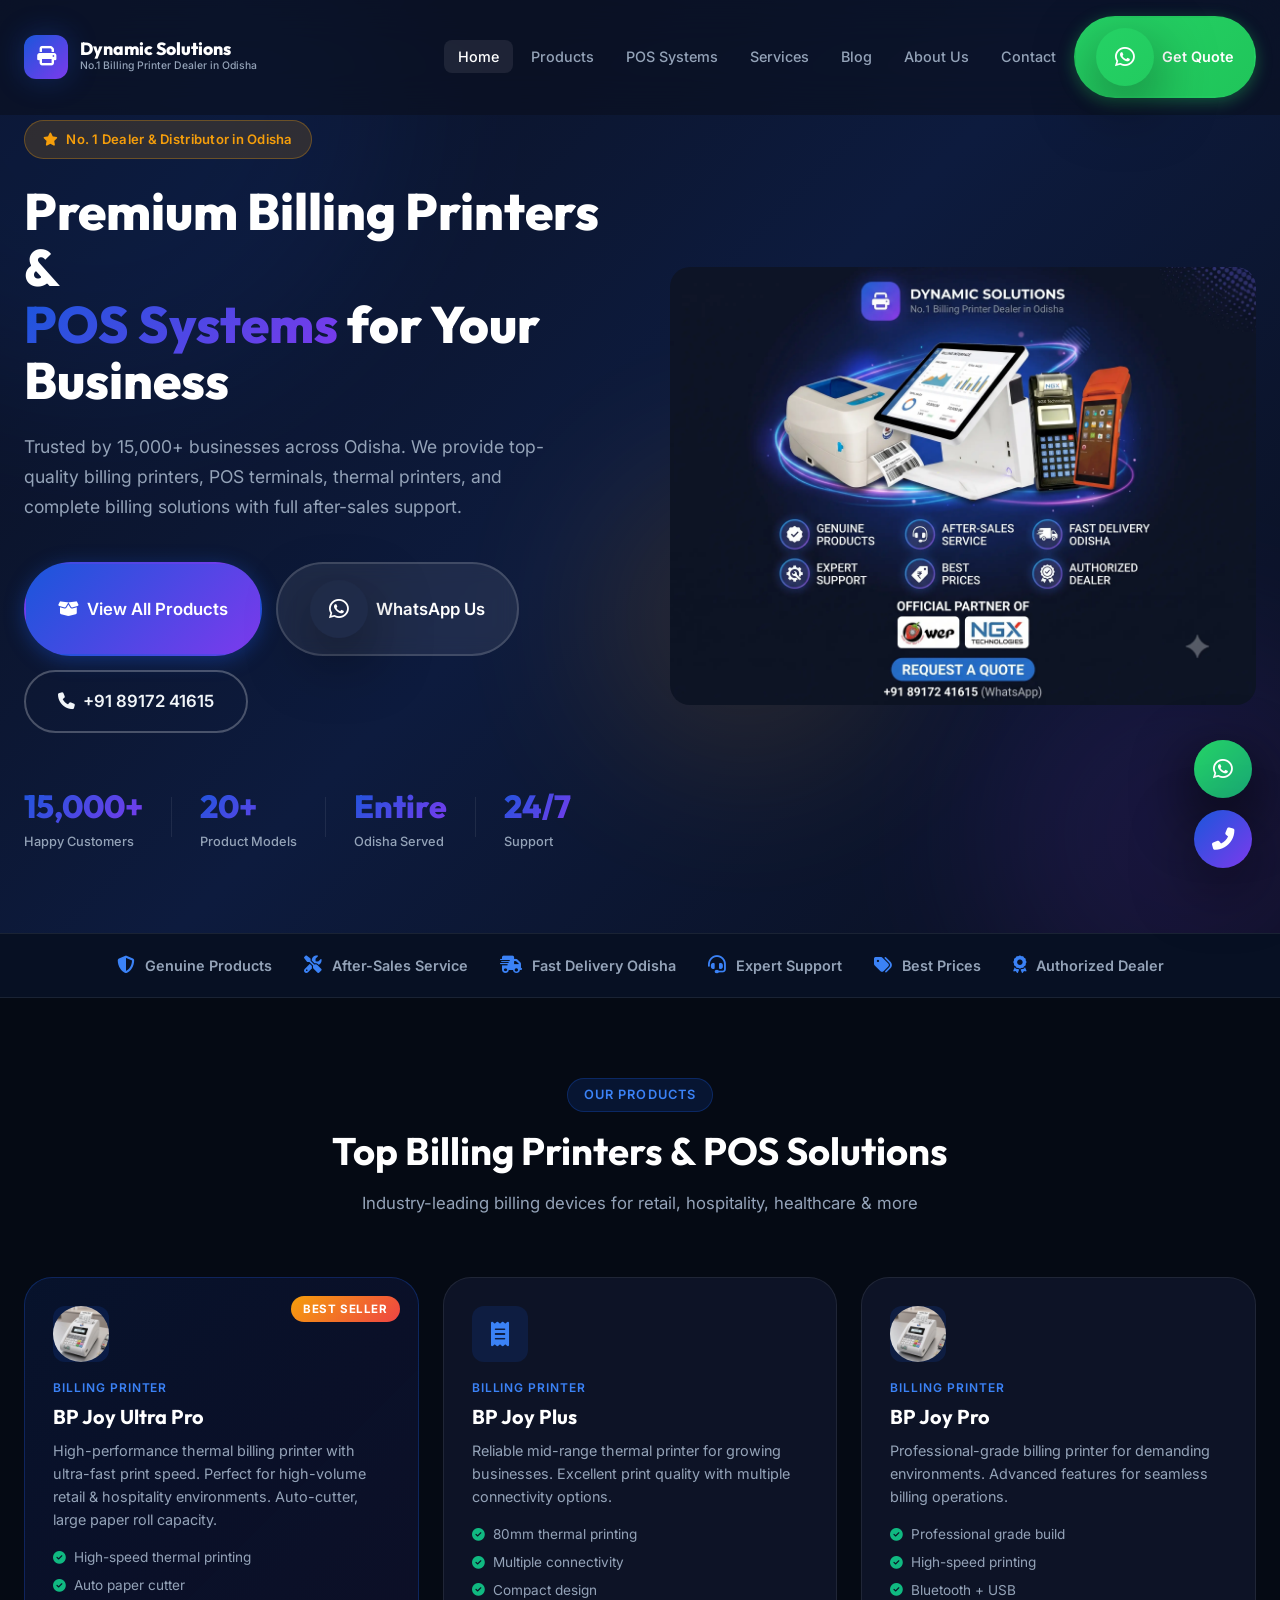
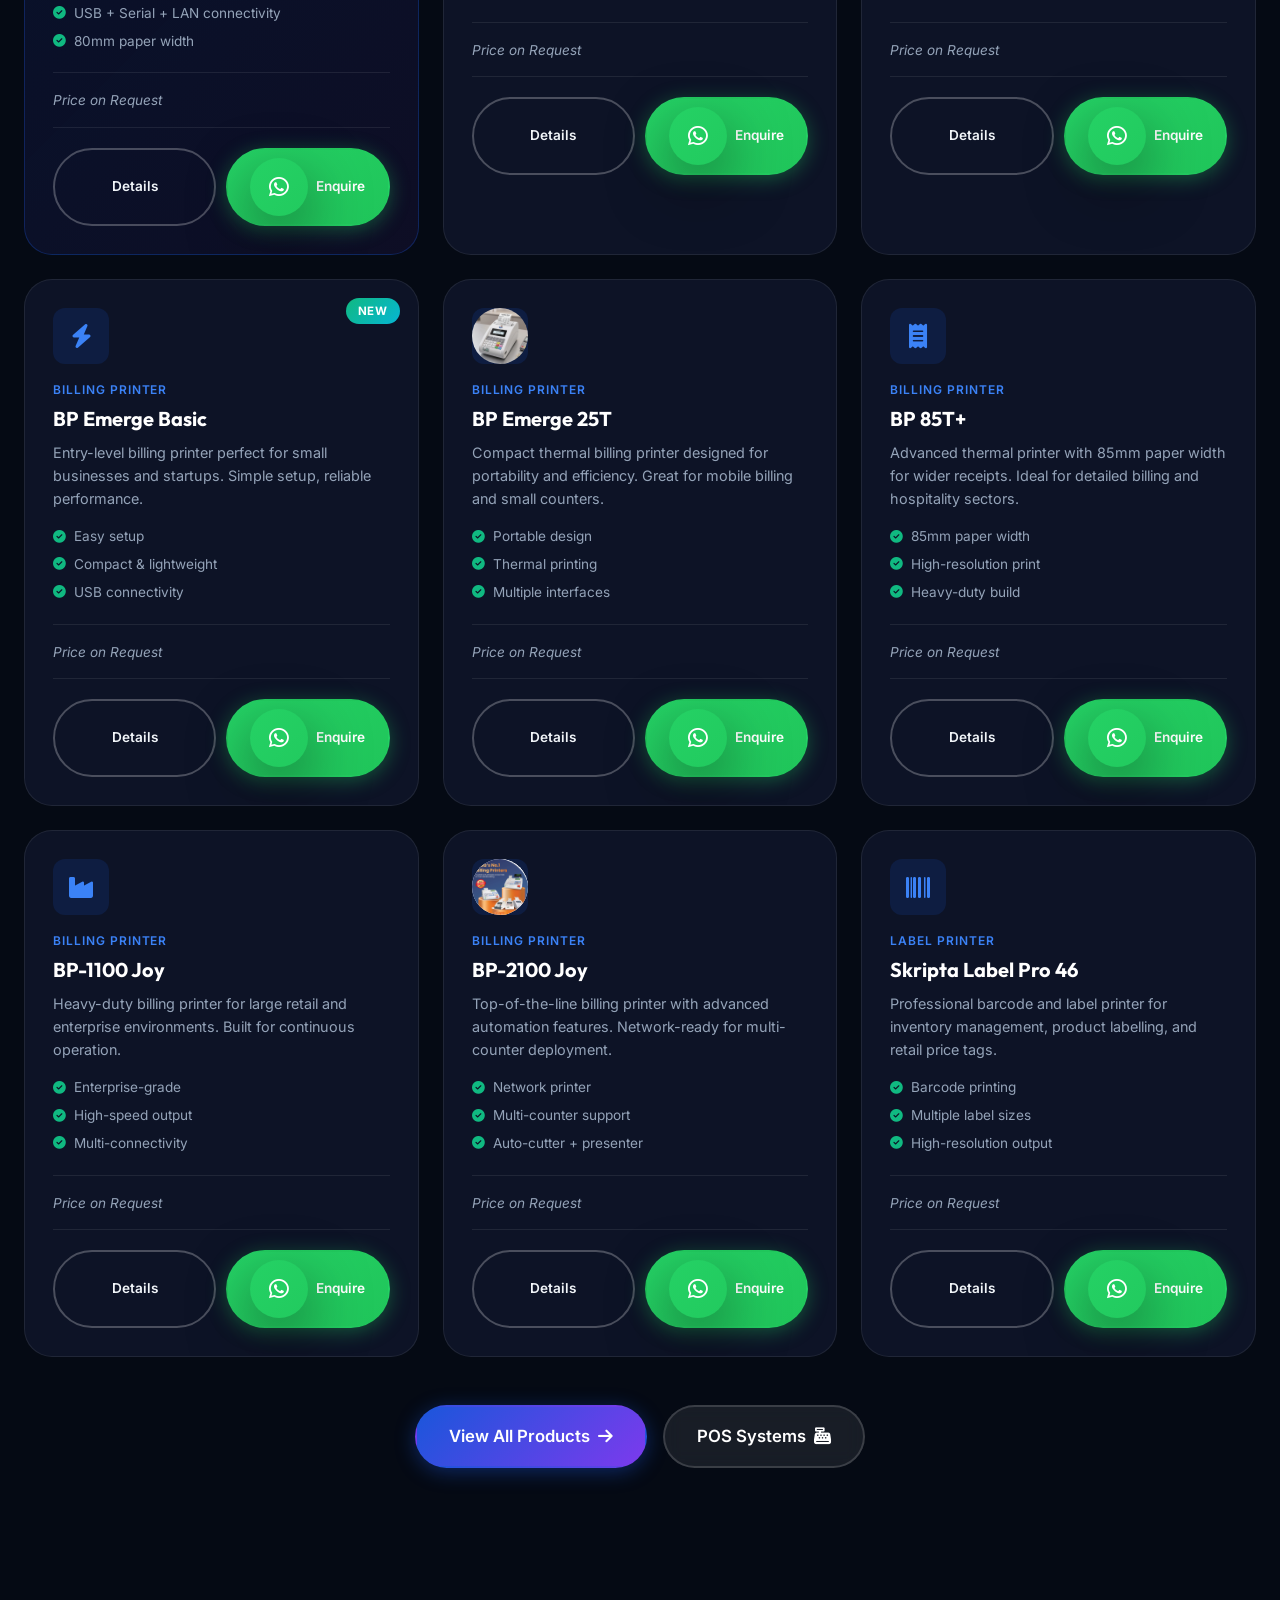
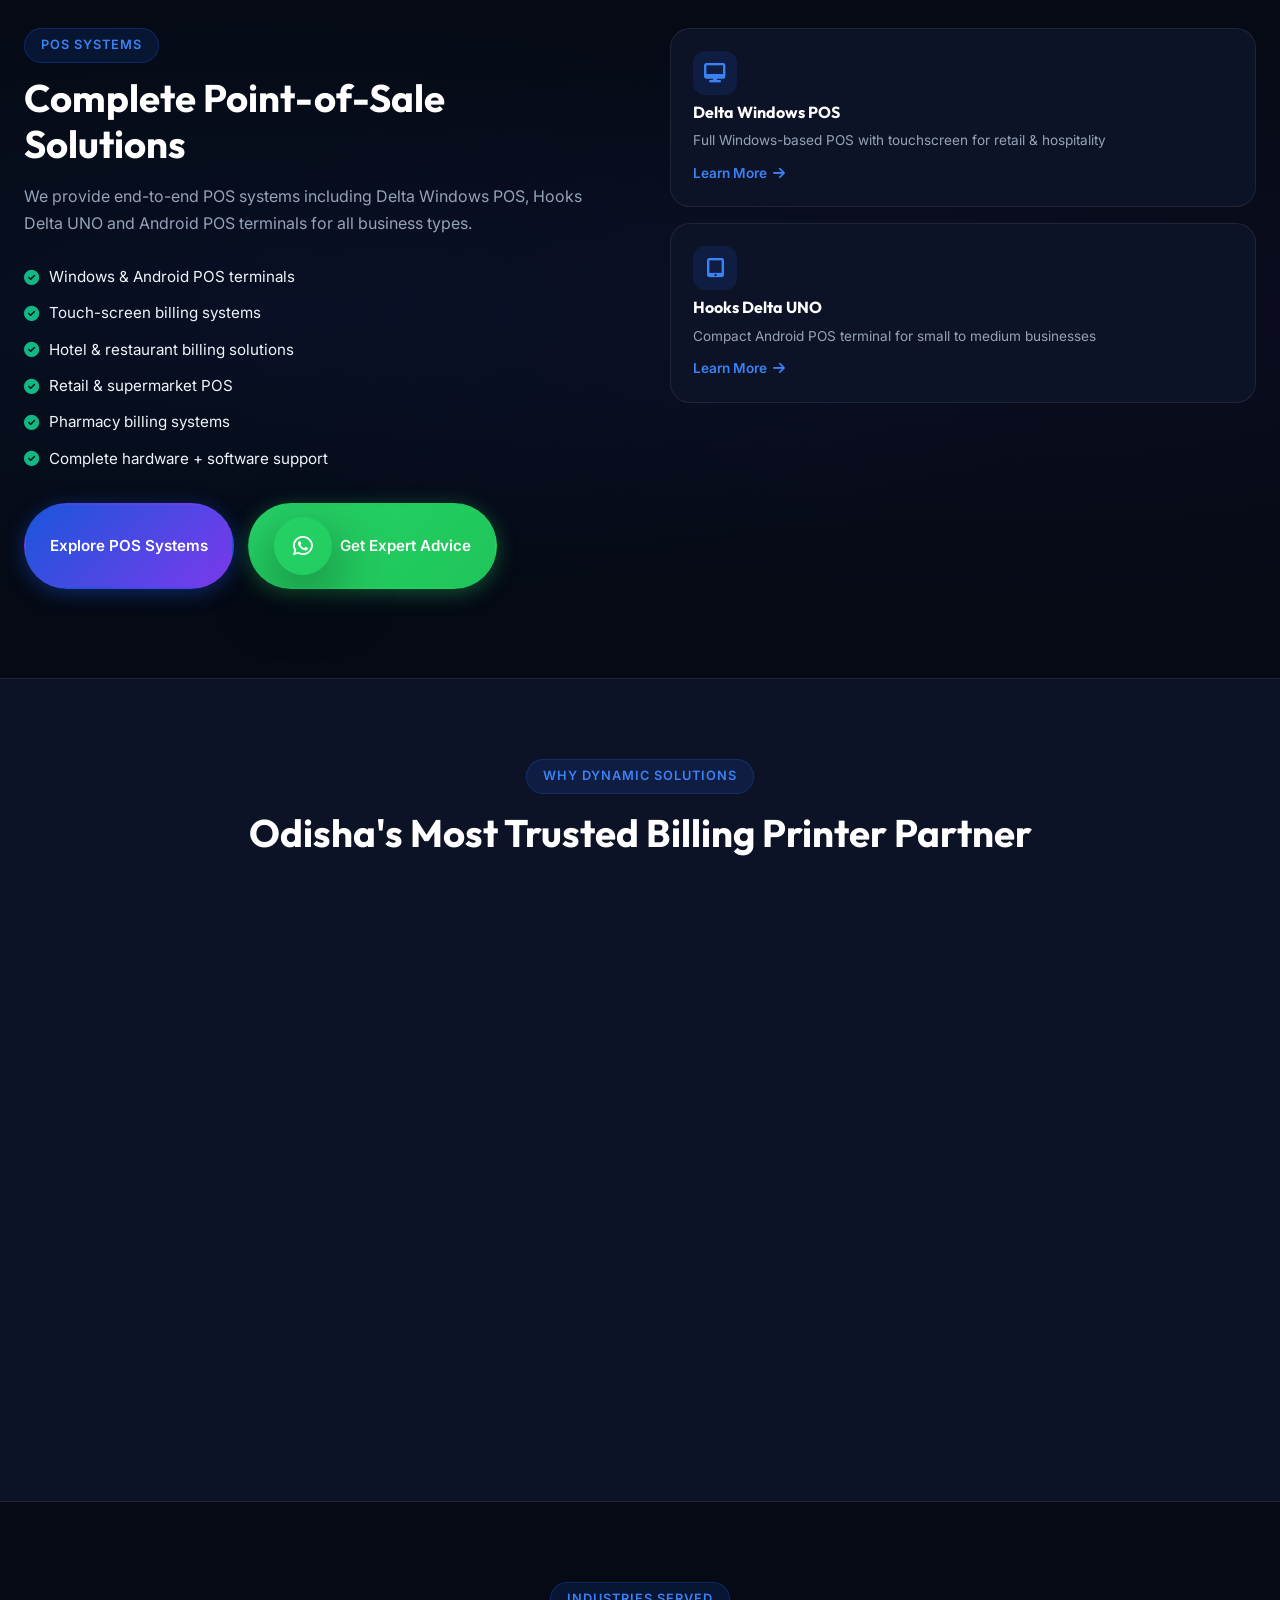
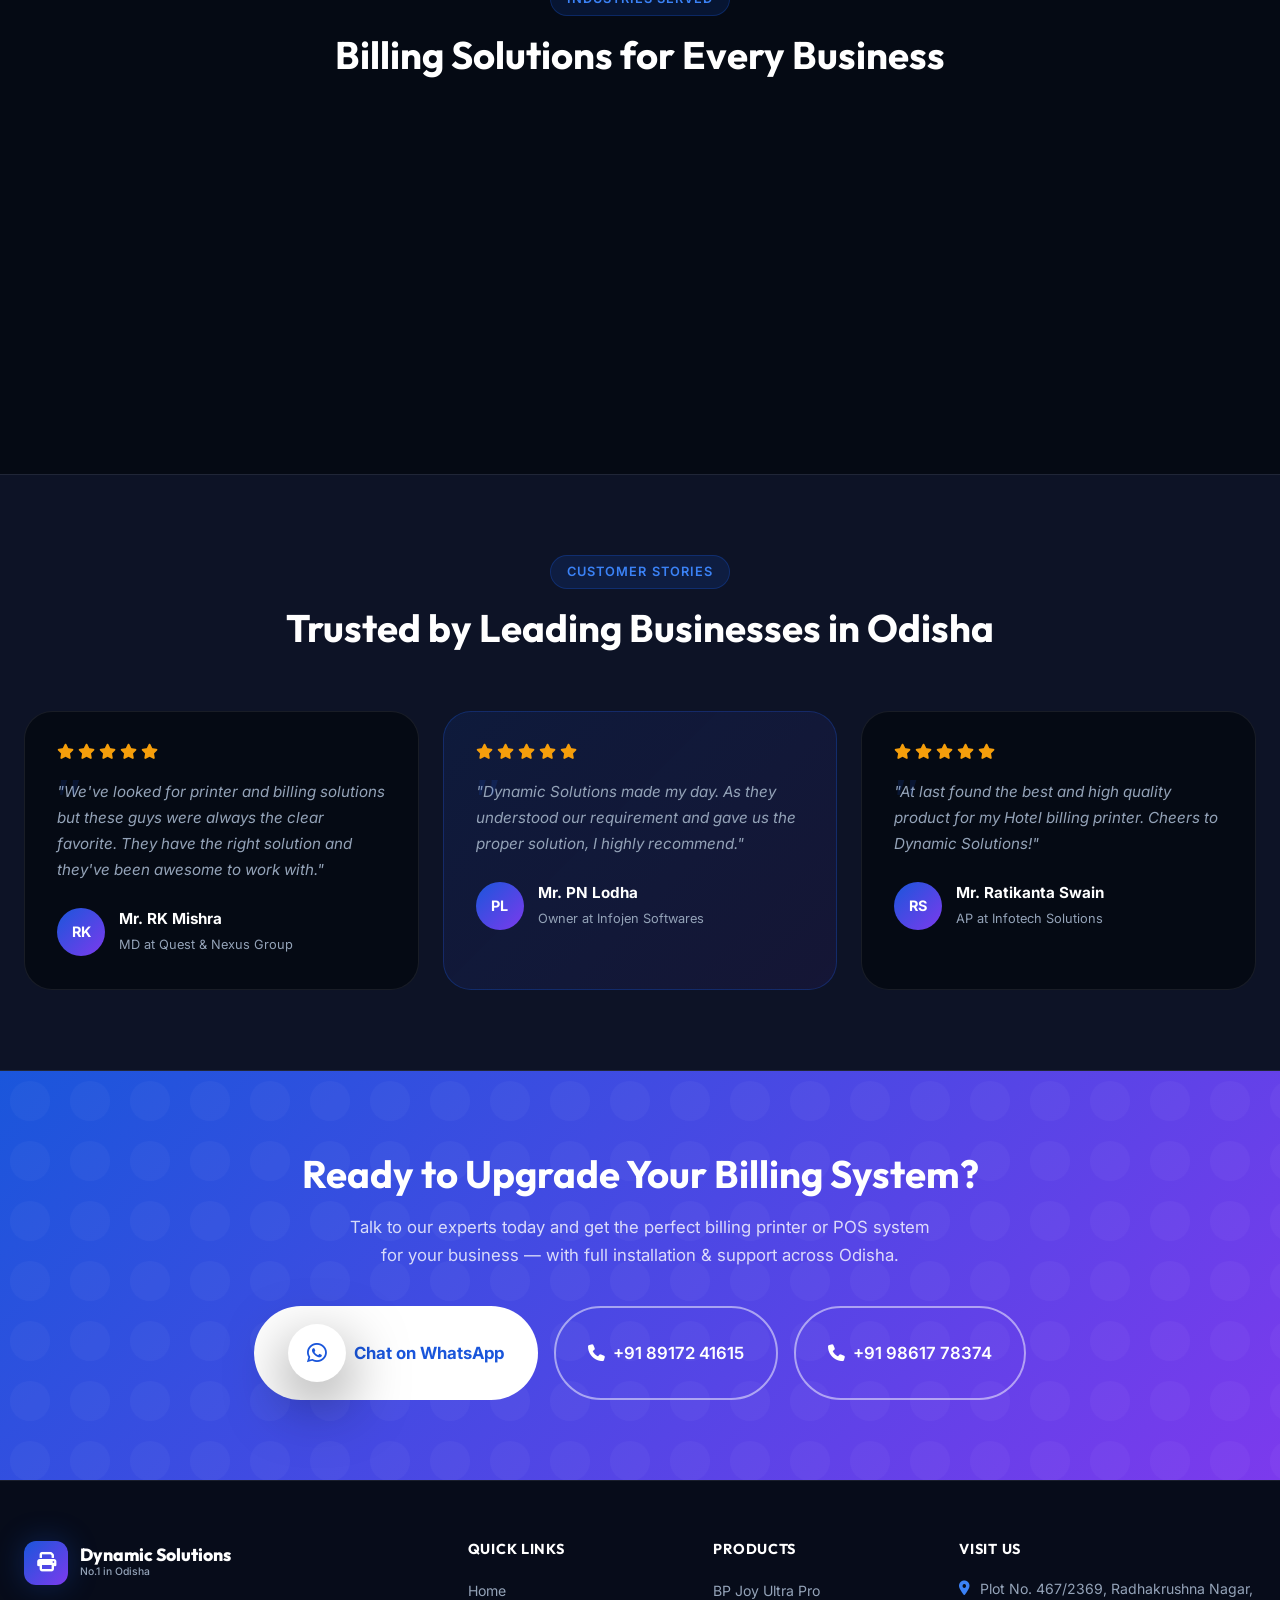
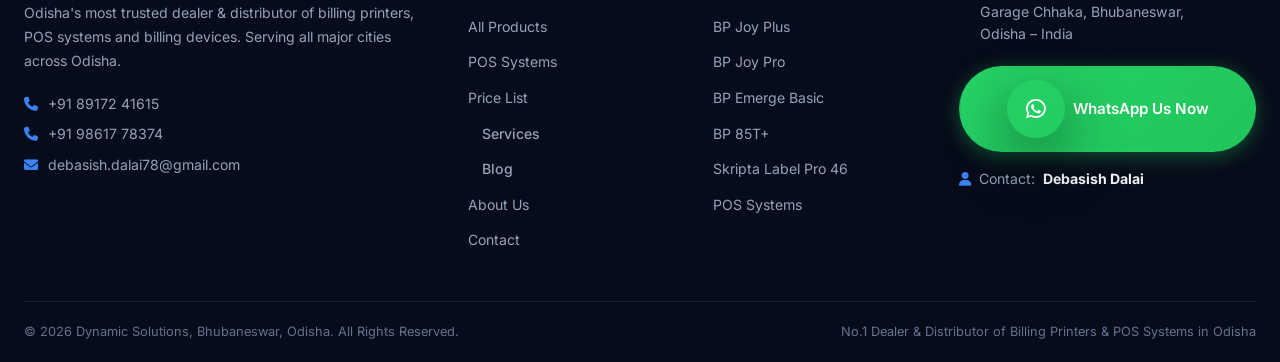
==== commit bf6caec3: "fix meta tags" ====
--- a/index.html
+++ b/index.html
@@ -4,9 +4,27 @@
 <head>
   <meta charset="UTF-8" />
   <meta name="viewport" content="width=device-width, initial-scale=1.0" />
-  <title>Dynamic Solutions – No.1 Billing Printer & POS Dealer in Odisha | Bhubaneswar</title>
-  <meta name="description"
-    content="Dynamic Solutions is Odisha's most trusted dealer & distributor of billing printers, POS systems, thermal printers, barcode printers & billing devices. Serving Bhubaneswar, Cuttack & all major cities in Odisha. Call: +91 8917241615" />
+
+  <!-- Primary Meta Tags -->
+    <title>Dynamic Solutions – No.1 Billing Printer & POS Dealer in Odisha | Bhubaneswar</title>
+    <meta name="title" content="Dynamic Solutions – No.1 Billing Printer & POS Dealer in Odisha | Bhubaneswar" />
+    <meta name="description" content="Dynamic Solutions is Odisha's most trusted dealer & distributor of billing printers, POS systems, thermal printers, barcode printers & billing devices. Serving Bhubaneswar, Cuttack & all major cities in Odisha. Call: +91 8917241615" />
+  
+    <!-- Open Graph / Facebook -->
+    <meta property="og:type" content="website" />
+    <meta property="og:url" content="https://dynamicsolutionodisha.com/" />
+    <meta property="og:title" content="Dynamic Solutions – No.1 Billing Printer & POS Dealer in Odisha | Bhubaneswar" />
+    <meta property="og:description" content="Dynamic Solutions is Odisha's most trusted dealer & distributor of billing printers, POS systems, thermal printers, barcode printers & billing devices. Serving Bhubaneswar, Cuttack & all major cities in Odisha. Call: +91 8917241615" />
+    <meta property="og:image" content="https://dynamicsolutionodisha.com/assets/images/seo-banner.webp" />
+  
+    <!-- X (Twitter) -->
+    <meta property="twitter:card" content="summary_large_image" />
+    <meta property="twitter:url" content="https://dynamicsolutionodisha.com/" />
+    <meta property="twitter:title" content="Dynamic Solutions – No.1 Billing Printer & POS Dealer in Odisha | Bhubaneswar" />
+    <meta property="twitter:description" content="Dynamic Solutions is Odisha's most trusted dealer & distributor of billing printers, POS systems, thermal printers, barcode printers & billing devices. Serving Bhubaneswar, Cuttack & all major cities in Odisha. Call: +91 8917241615" />
+    <meta property="twitter:image" content="https://dynamicsolutionodisha.com/assets/images/seo-banner.webp" />
+  
+  
   <meta name="keywords"
     content="billing printer Odisha, POS system Bhubaneswar, thermal printer dealer Odisha, barcode printer Bhubaneswar, billing machine Odisha, receipt printer Odisha, BP Joy printer, BP Emerge printer, POS terminal Odisha, Dynamic Solutions Bhubaneswar" />
   <meta name="author" content="Dynamic Solutions" />
@@ -14,12 +32,11 @@
   <link rel="canonical" href="https://dynamicsolutionsodisha.com/" />
 
   <!-- Open Graph -->
-  <meta property="og:type" content="website" />
-  <meta property="og:url" content="https://dynamicsolutionsodisha.com/" />
-  <meta property="og:title" content="Dynamic Solutions – No.1 Billing Printer & POS Dealer in Odisha" />
-  <meta property="og:description"
-    content="Odisha's most trusted dealer of billing printers, POS systems & billing devices. Authorized dealer for BP Joy, BP Emerge & more. Call +91 8917241615" />
-  <meta property="og:image" content="https://dynamicsolutionsodisha.com/assets/images/seo-banner.webp" />
+  
+  
+  
+  
+  
 
   <!-- Twitter Card -->
   <meta name="twitter:card" content="summary_large_image" />
--- a/css/style.css
+++ b/css/style.css
@@ -2207,3 +2207,14 @@
   }
   .reveal { opacity: 1; transform: none; }
 }
+
+
+/* Lightbox */
+#lightbox { display: none; position: fixed; z-index: 9999; top: 0; left: 0; width: 100%; height: 100%; background: rgba(0,0,0,0.8); align-items: center; justify-content: center; opacity: 0; transition: opacity 0.3s ease; backdrop-filter: blur(5px); }
+#lightbox.show { display: flex; opacity: 1; }
+#lightbox-img { max-width: 90%; max-height: 90%; border-radius: var(--radius-lg); box-shadow: 0 10px 30px rgba(0,0,0,0.5); transform: scale(0.9); transition: transform 0.3s ease; }
+#lightbox.show #lightbox-img { transform: scale(1); }
+#lightbox-close { position: absolute; top: 20px; right: 30px; color: white; font-size: 40px; cursor: pointer; transition: color 0.3s ease; }
+#lightbox-close:hover { color: var(--primary-light); }
+img { cursor: pointer; transition: transform 0.3s ease; }
+img:hover:not(.logo-icon img) { transform: scale(1.02); }
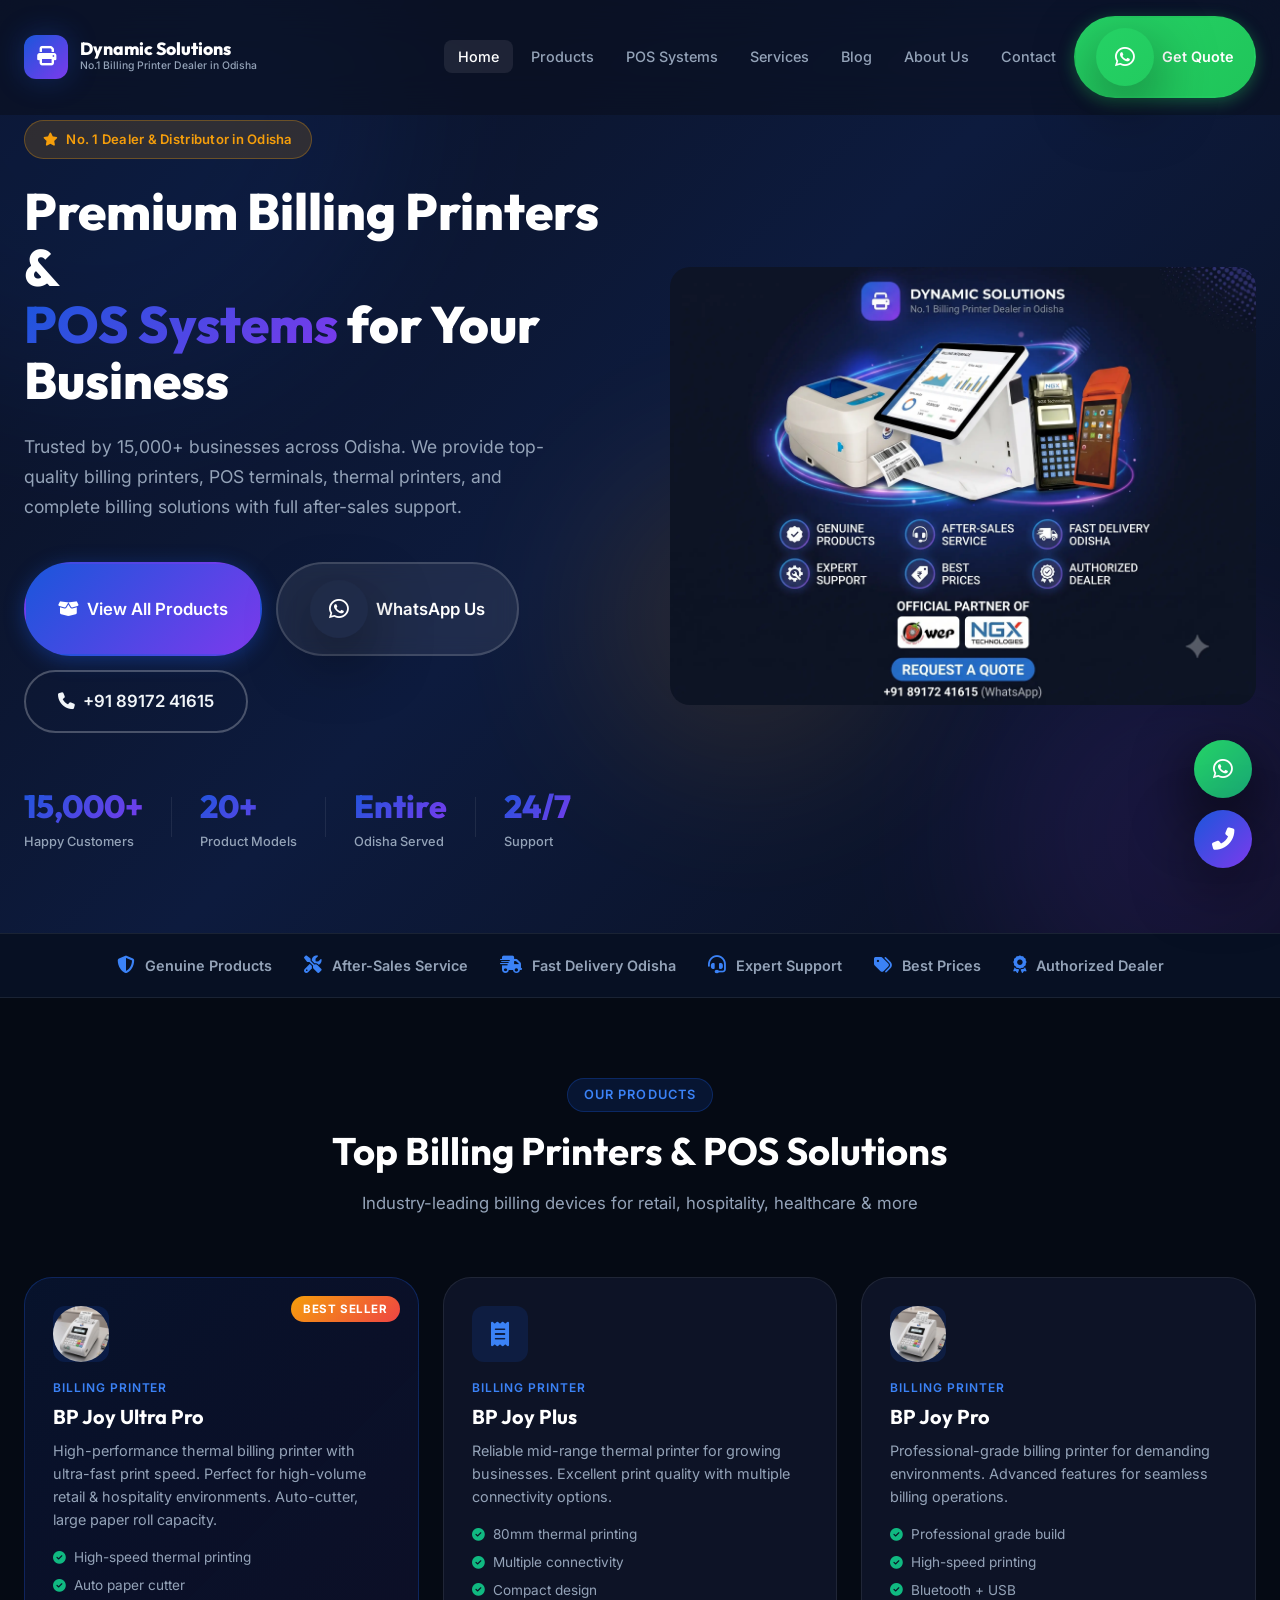
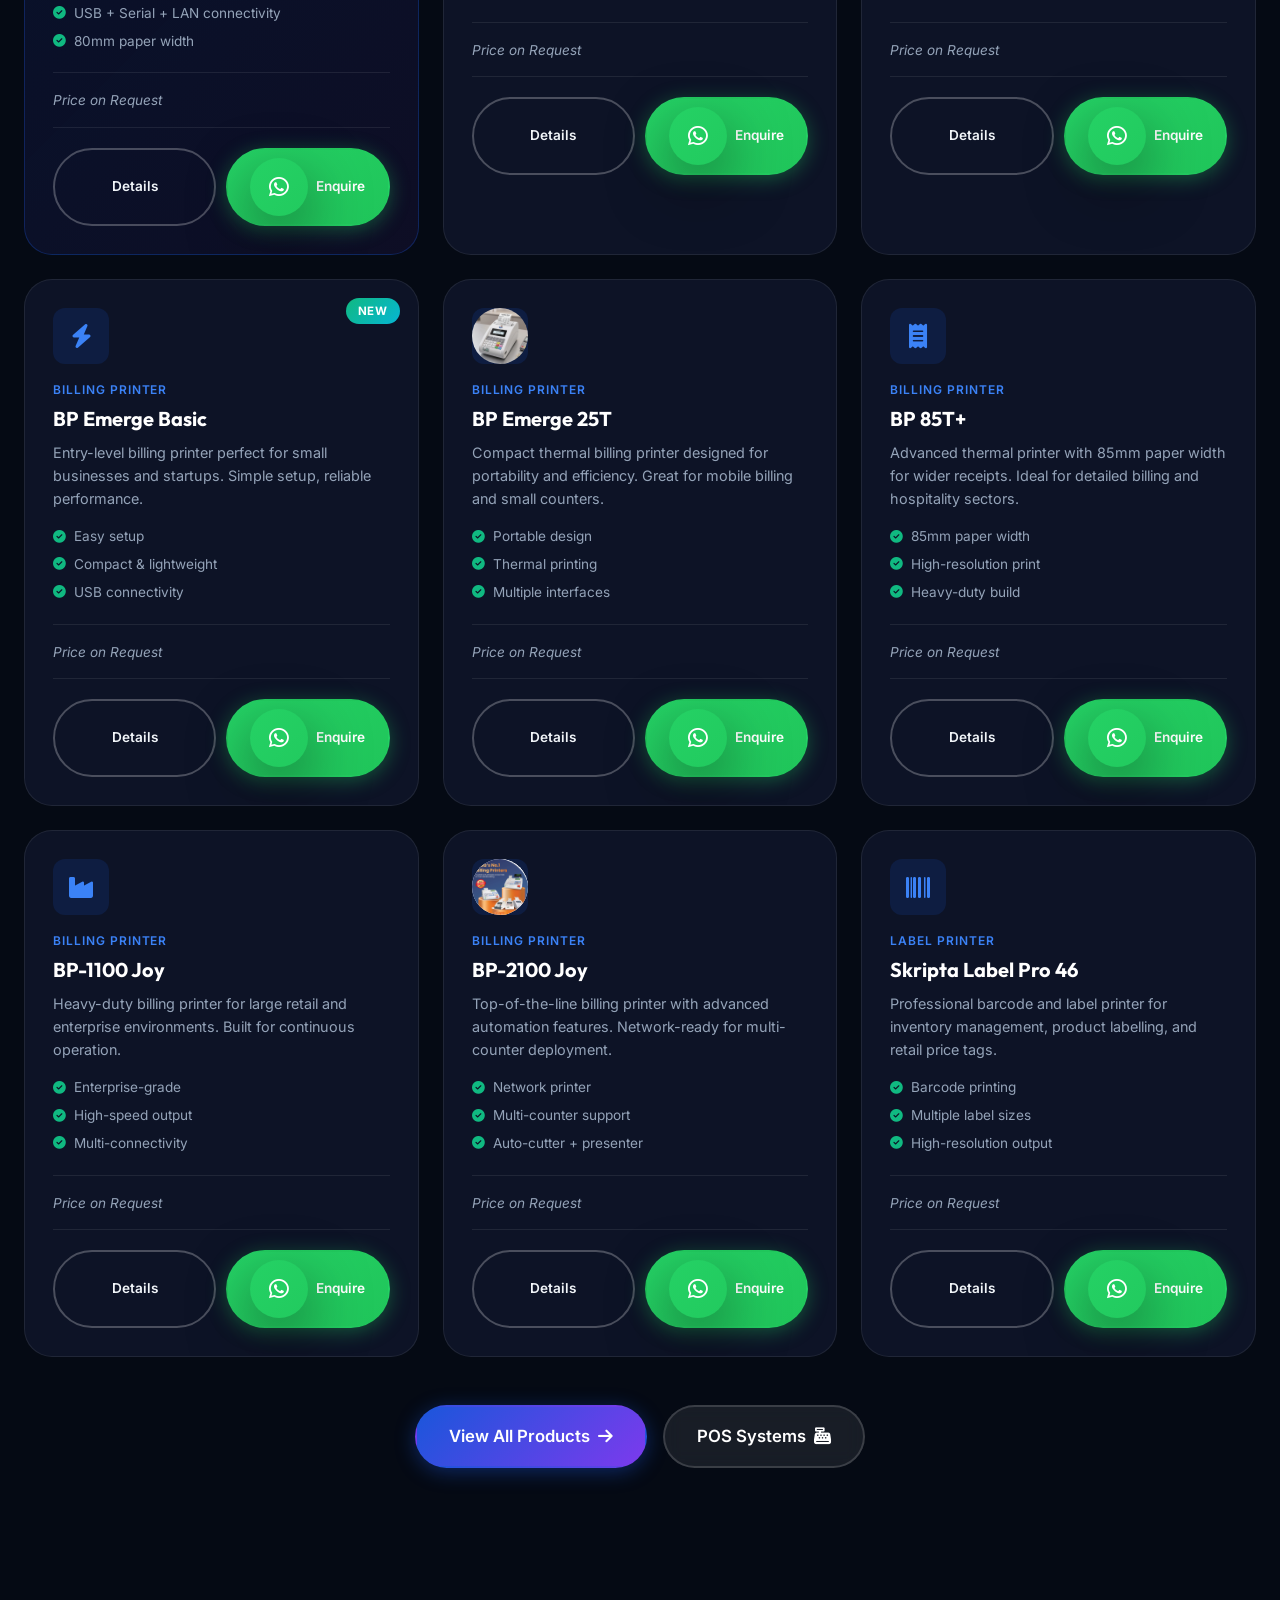
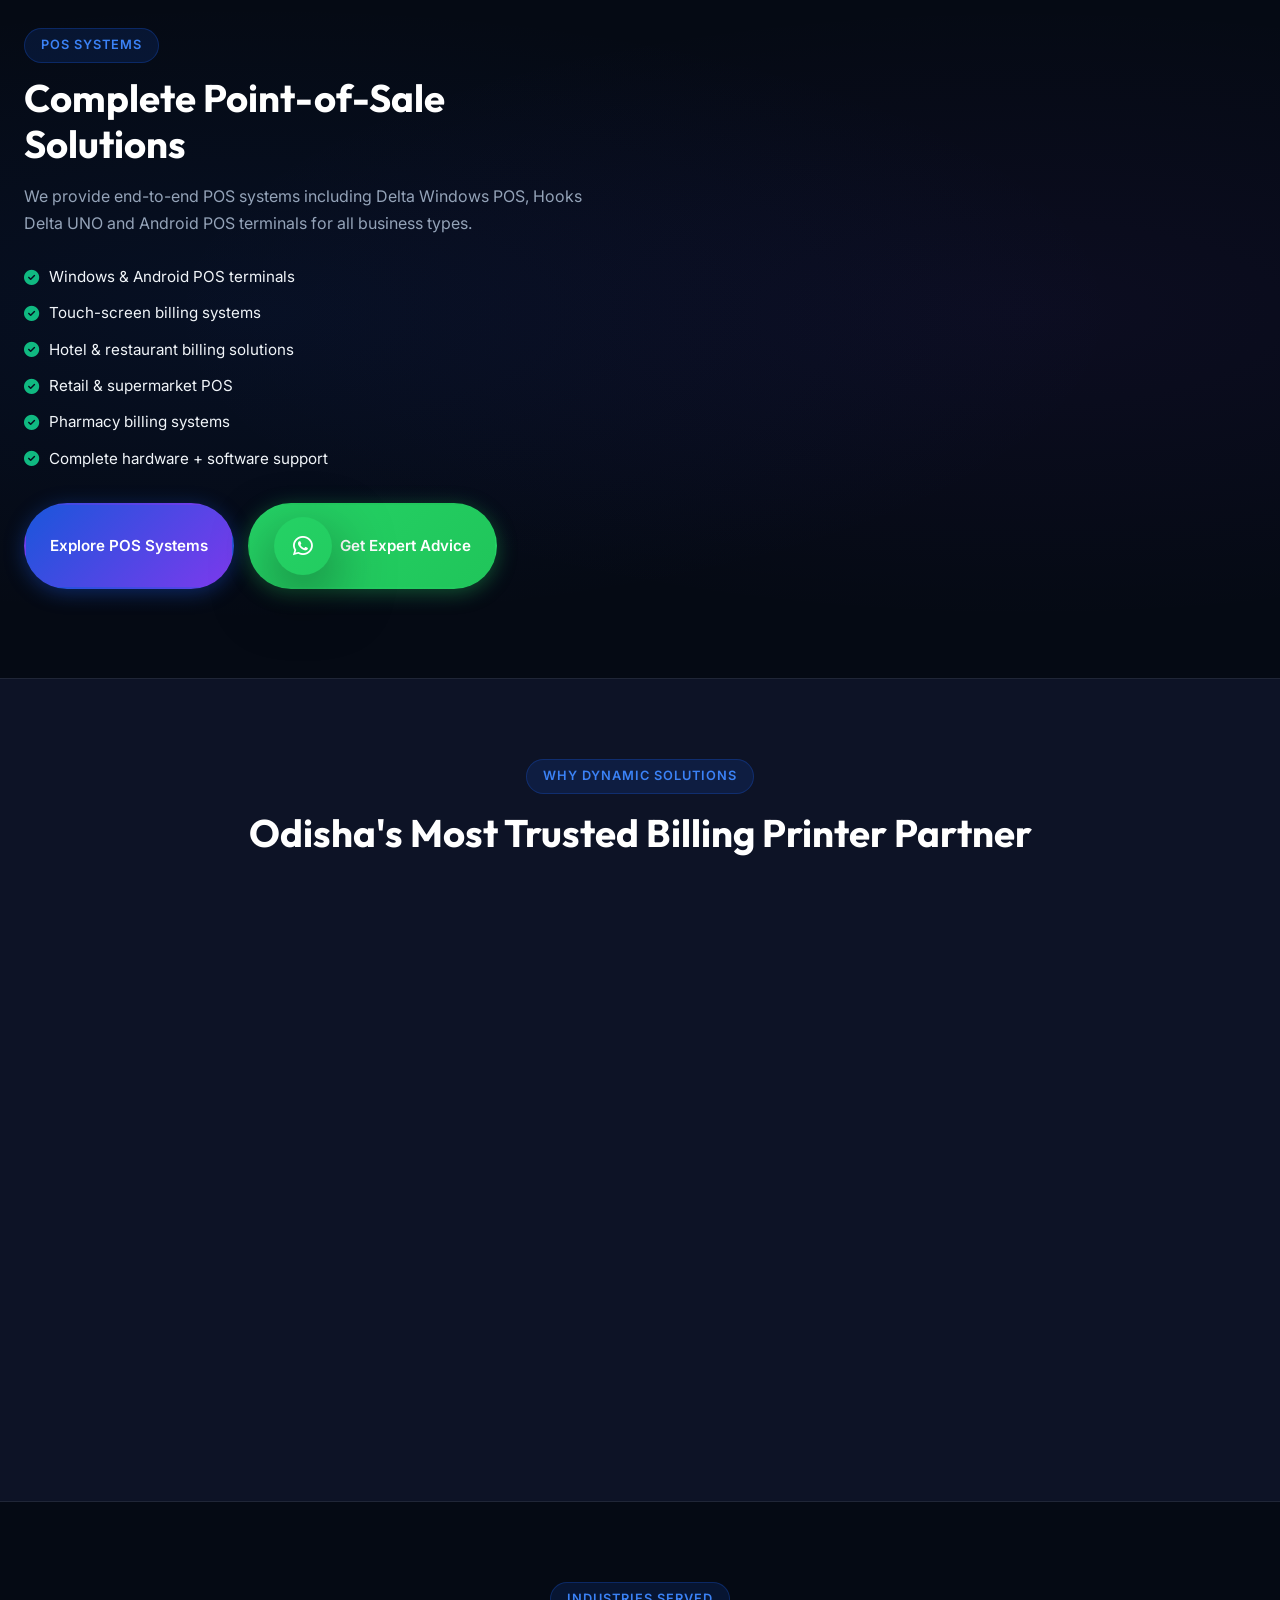
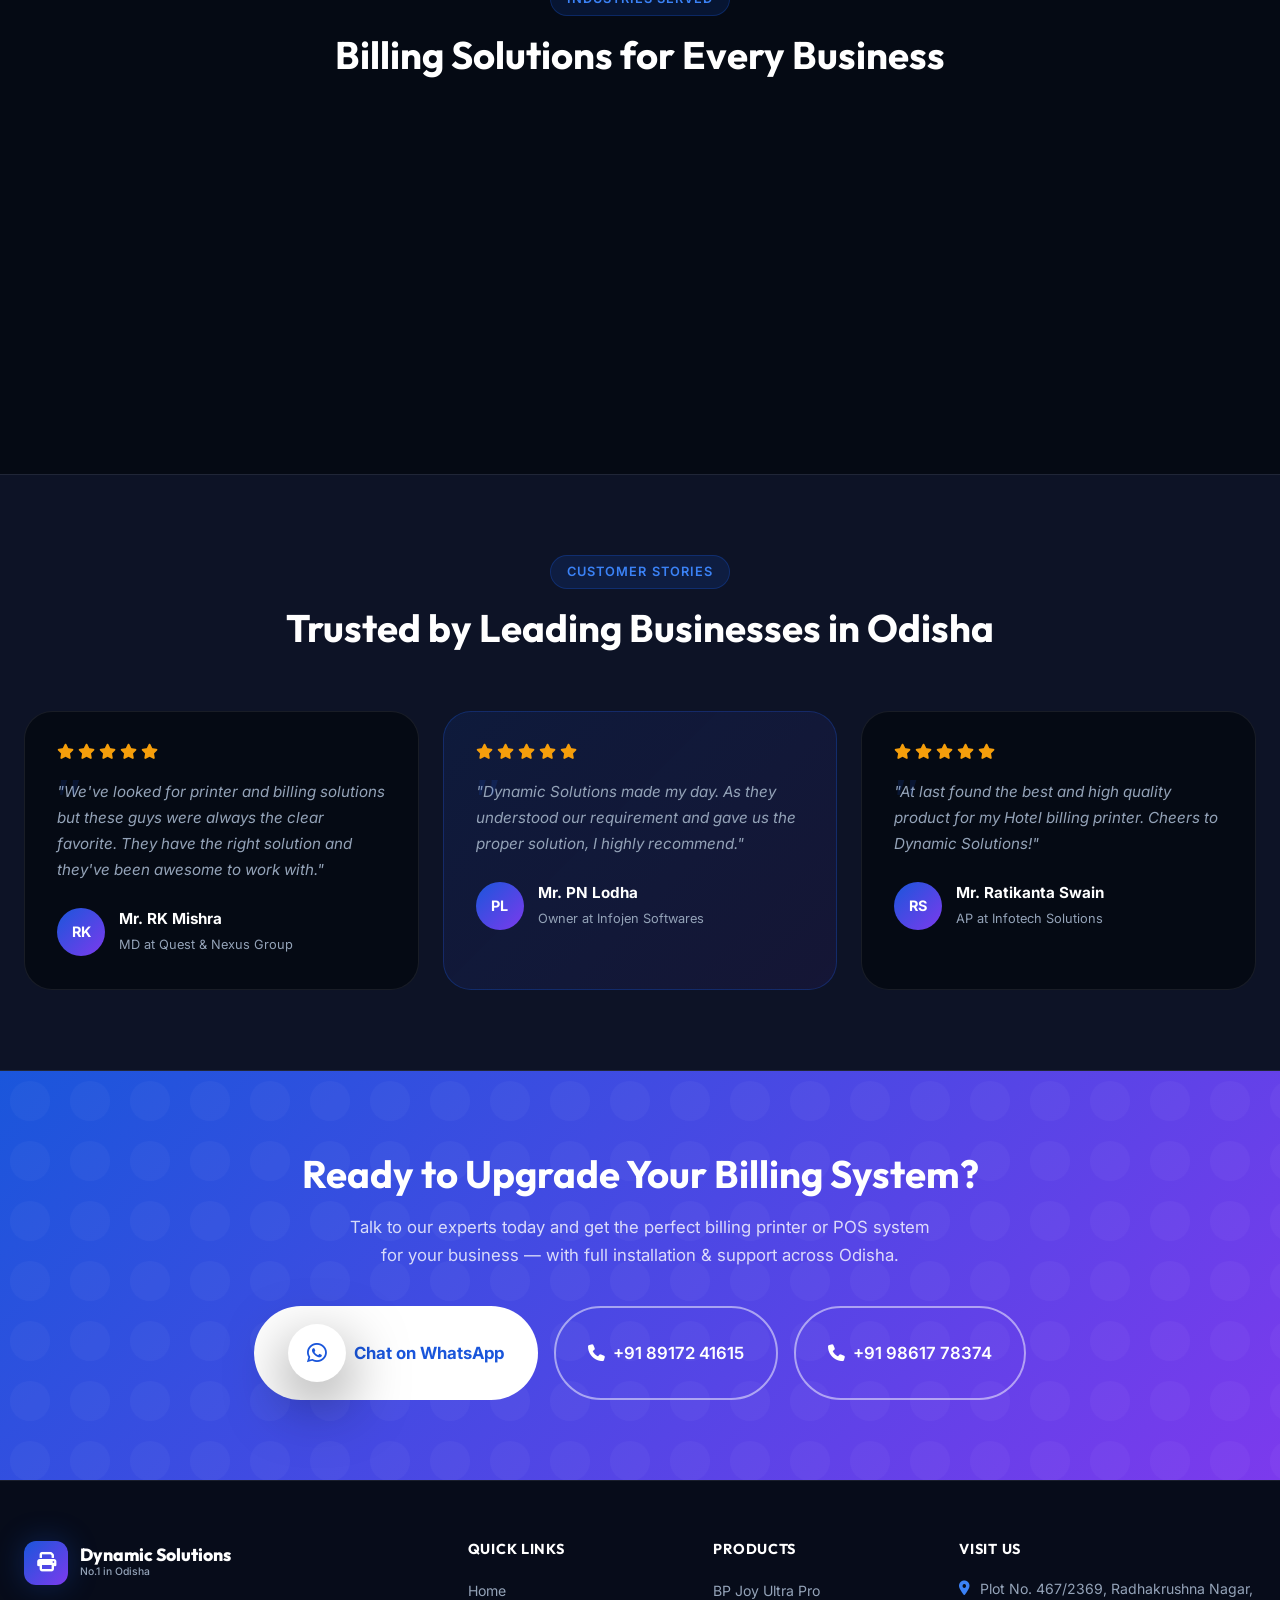
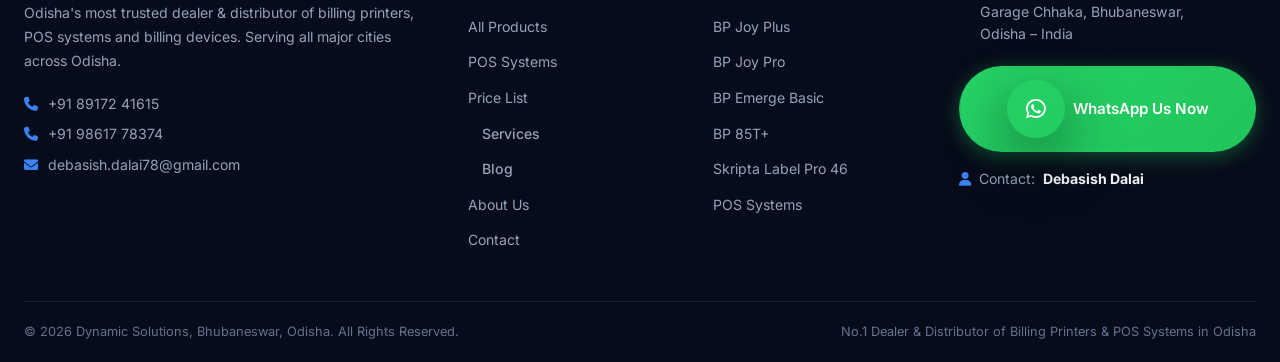
==== commit 0bfbb4dd: "fix meta URLs" ====
--- a/index.html
+++ b/index.html
@@ -6,37 +6,41 @@
   <meta name="viewport" content="width=device-width, initial-scale=1.0" />
 
   <!-- Primary Meta Tags -->
-    <title>Dynamic Solutions – No.1 Billing Printer & POS Dealer in Odisha | Bhubaneswar</title>
-    <meta name="title" content="Dynamic Solutions – No.1 Billing Printer & POS Dealer in Odisha | Bhubaneswar" />
-    <meta name="description" content="Dynamic Solutions is Odisha's most trusted dealer & distributor of billing printers, POS systems, thermal printers, barcode printers & billing devices. Serving Bhubaneswar, Cuttack & all major cities in Odisha. Call: +91 8917241615" />
-  
-    <!-- Open Graph / Facebook -->
-    <meta property="og:type" content="website" />
-    <meta property="og:url" content="https://dynamicsolutionodisha.com/" />
-    <meta property="og:title" content="Dynamic Solutions – No.1 Billing Printer & POS Dealer in Odisha | Bhubaneswar" />
-    <meta property="og:description" content="Dynamic Solutions is Odisha's most trusted dealer & distributor of billing printers, POS systems, thermal printers, barcode printers & billing devices. Serving Bhubaneswar, Cuttack & all major cities in Odisha. Call: +91 8917241615" />
-    <meta property="og:image" content="https://dynamicsolutionodisha.com/assets/images/seo-banner.webp" />
-  
-    <!-- X (Twitter) -->
-    <meta property="twitter:card" content="summary_large_image" />
-    <meta property="twitter:url" content="https://dynamicsolutionodisha.com/" />
-    <meta property="twitter:title" content="Dynamic Solutions – No.1 Billing Printer & POS Dealer in Odisha | Bhubaneswar" />
-    <meta property="twitter:description" content="Dynamic Solutions is Odisha's most trusted dealer & distributor of billing printers, POS systems, thermal printers, barcode printers & billing devices. Serving Bhubaneswar, Cuttack & all major cities in Odisha. Call: +91 8917241615" />
-    <meta property="twitter:image" content="https://dynamicsolutionodisha.com/assets/images/seo-banner.webp" />
-  
-  
+  <title>Dynamic Solutions – No.1 Billing Printer & POS Dealer in Odisha | Bhubaneswar</title>
+  <meta name="title" content="Dynamic Solutions – No.1 Billing Printer & POS Dealer in Odisha | Bhubaneswar" />
+  <meta name="description"
+    content="Dynamic Solutions is Odisha's most trusted dealer & distributor of billing printers, POS systems, thermal printers, barcode printers & billing devices. Serving Bhubaneswar, Cuttack & all major cities in Odisha. Call: +91 8917241615" />
+
+  <!-- Open Graph / Facebook -->
+  <meta property="og:type" content="website" />
+  <meta property="og:url" content="https://dynamicsolutionodisha.com/" />
+  <meta property="og:title" content="Dynamic Solutions – No.1 Billing Printer & POS Dealer in Odisha | Bhubaneswar" />
+  <meta property="og:description"
+    content="Dynamic Solutions is Odisha's most trusted dealer & distributor of billing printers, POS systems, thermal printers, barcode printers & billing devices. Serving Bhubaneswar, Cuttack & all major cities in Odisha. Call: +91 8917241615" />
+  <meta property="og:image" content="https://dynamicsolutionodisha.com/assets/images/seo-banner.webp" />
+
+  <!-- X (Twitter) -->
+  <meta property="twitter:card" content="summary_large_image" />
+  <meta property="twitter:url" content="https://dynamicsolutionodisha.com/" />
+  <meta property="twitter:title"
+    content="Dynamic Solutions – No.1 Billing Printer & POS Dealer in Odisha | Bhubaneswar" />
+  <meta property="twitter:description"
+    content="Dynamic Solutions is Odisha's most trusted dealer & distributor of billing printers, POS systems, thermal printers, barcode printers & billing devices. Serving Bhubaneswar, Cuttack & all major cities in Odisha. Call: +91 8917241615" />
+  <meta property="twitter:image" content="https://dynamicsolutionodisha.com/assets/images/seo-banner.webp" />
+
+
   <meta name="keywords"
     content="billing printer Odisha, POS system Bhubaneswar, thermal printer dealer Odisha, barcode printer Bhubaneswar, billing machine Odisha, receipt printer Odisha, BP Joy printer, BP Emerge printer, POS terminal Odisha, Dynamic Solutions Bhubaneswar" />
   <meta name="author" content="Dynamic Solutions" />
   <meta name="robots" content="index, follow" />
-  <link rel="canonical" href="https://dynamicsolutionsodisha.com/" />
+  <link rel="canonical" href="https://dynamicsolutionodisha.com/" />
 
   <!-- Open Graph -->
-  
-  
-  
-  
-  
+
+
+
+
+
 
   <!-- Twitter Card -->
   <meta name="twitter:card" content="summary_large_image" />
@@ -51,7 +55,7 @@
     "@type": "LocalBusiness",
     "name": "Dynamic Solutions",
     "description": "No.1 Dealer & Distributor of Billing Printers, POS Systems and Billing Devices in Odisha",
-    "url": "https://dynamicsolutionsodisha.com",
+    "url": "https://dynamicsolutionodisha.com",
     "telephone": ["+918917241615", "+918917241615"],
     "email": "debasish.dalai78@gmail.com",
     "address": {
@@ -243,7 +247,8 @@
         <!-- BP Joy Ultra Pro -->
         <article class="product-card featured" id="prodJoyUltraPro">
           <div class="product-badge">Best Seller</div>
-          <div class="product-icon-wrap"><img src="assets/images/printer-wep-joy.webp" style="width: 100%; height: 100%; object-fit: contain; border-radius: 50%;"></div>
+          <div class="product-icon-wrap"><img src="assets/images/printer-wep-joy.webp"
+              style="width: 100%; height: 100%; object-fit: contain; border-radius: 50%;"></div>
           <div class="product-info">
             <span class="product-category">Billing Printer</span>
             <h3 class="product-name">BP Joy Ultra Pro</h3>
@@ -298,7 +303,8 @@
 
         <!-- BP Joy Pro -->
         <article class="product-card" id="prodJoyPro">
-          <div class="product-icon-wrap"><img src="assets/images/printer-wep-joy.webp" style="width: 100%; height: 100%; object-fit: contain; border-radius: 50%;"></div>
+          <div class="product-icon-wrap"><img src="assets/images/printer-wep-joy.webp"
+              style="width: 100%; height: 100%; object-fit: contain; border-radius: 50%;"></div>
           <div class="product-info">
             <span class="product-category">Billing Printer</span>
             <h3 class="product-name">BP Joy Pro</h3>
@@ -353,7 +359,8 @@
 
         <!-- BP Emerge 25T -->
         <article class="product-card" id="prodEmerge25T">
-          <div class="product-icon-wrap"><img src="assets/images/printer-wep-joy.webp" style="width: 100%; height: 100%; object-fit: contain; border-radius: 50%;"></div>
+          <div class="product-icon-wrap"><img src="assets/images/printer-wep-joy.webp"
+              style="width: 100%; height: 100%; object-fit: contain; border-radius: 50%;"></div>
           <div class="product-info">
             <span class="product-category">Billing Printer</span>
             <h3 class="product-name">BP Emerge 25T</h3>
@@ -435,7 +442,8 @@
 
         <!-- BP-2100 Joy -->
         <article class="product-card" id="prod2100Joy">
-          <div class="product-icon-wrap"><img src="assets/images/wep-bp-no1.webp" style="width: 100%; height: 100%; object-fit: contain; background: white; border-radius: 50%;"></div>
+          <div class="product-icon-wrap"><img src="assets/images/wep-bp-no1.webp"
+              style="width: 100%; height: 100%; object-fit: contain; background: white; border-radius: 50%;"></div>
           <div class="product-info">
             <span class="product-category">Billing Printer</span>
             <h3 class="product-name">BP-2100 Joy</h3>
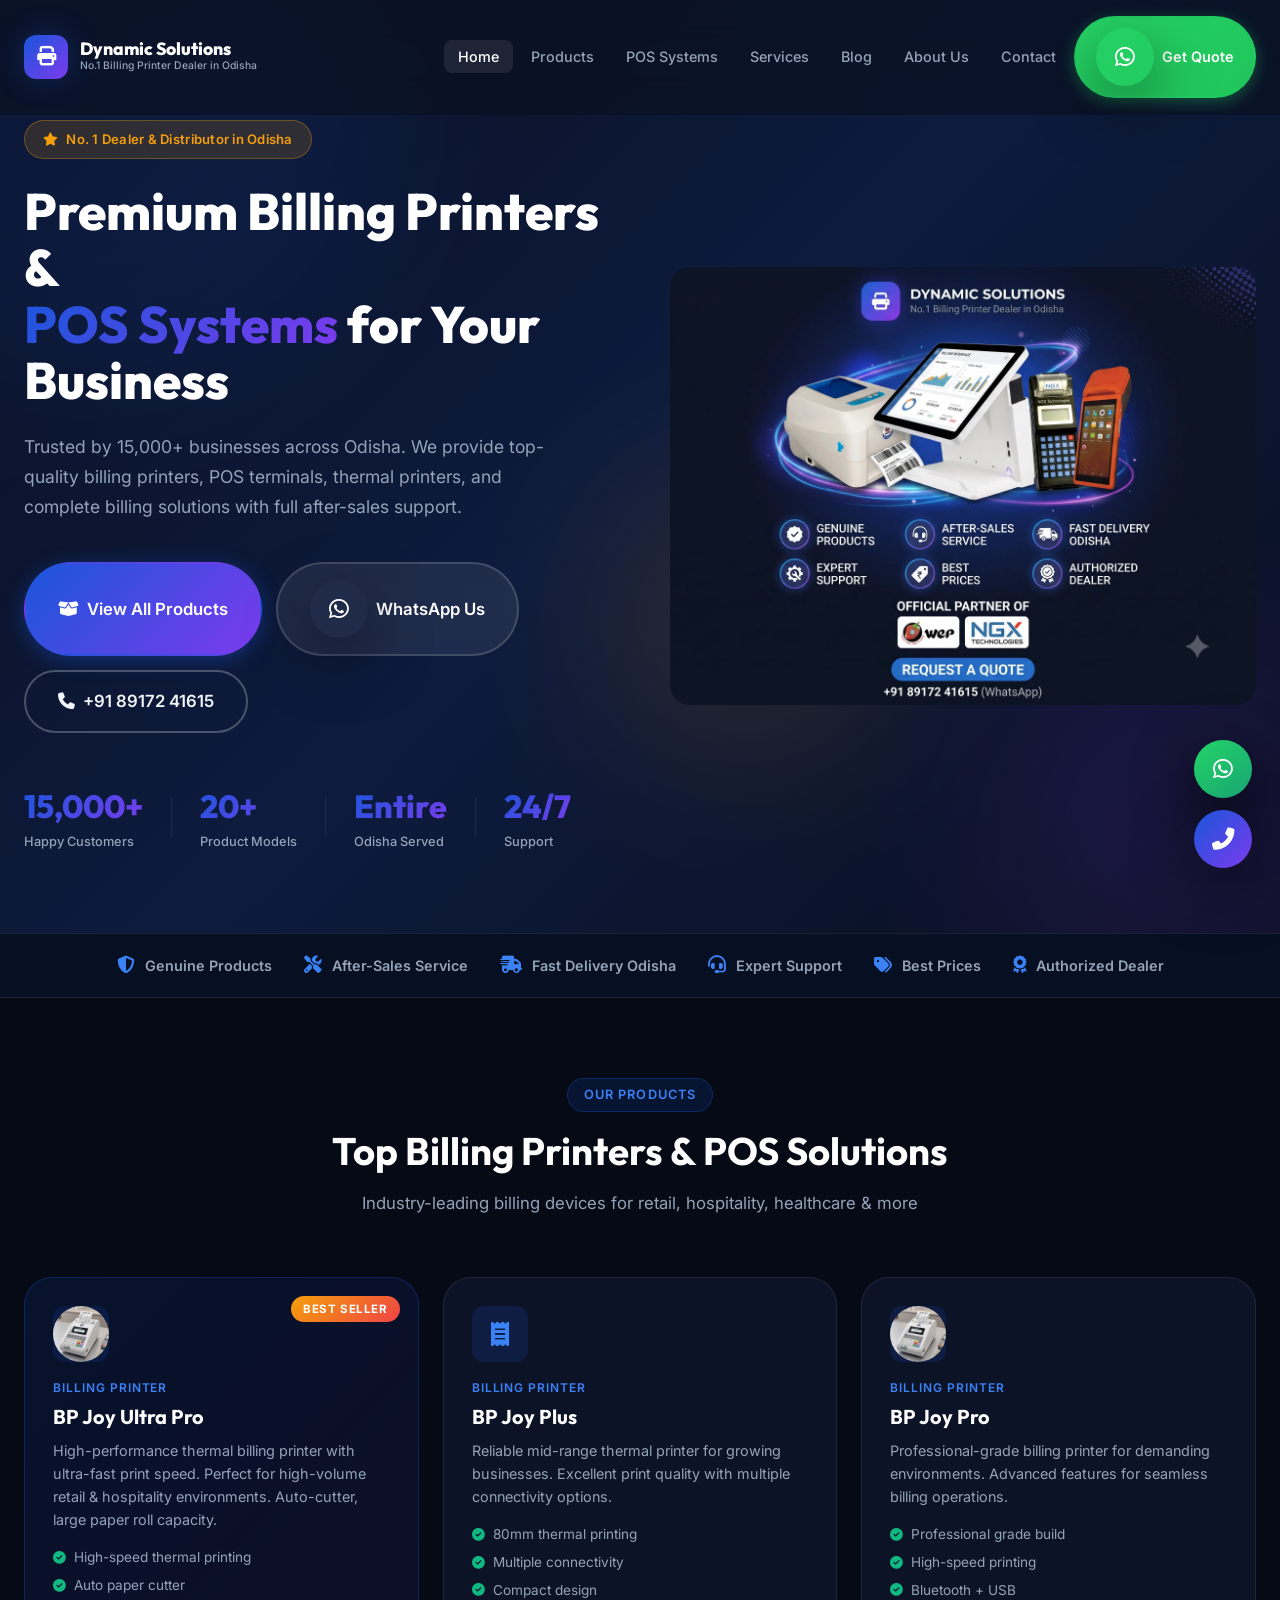
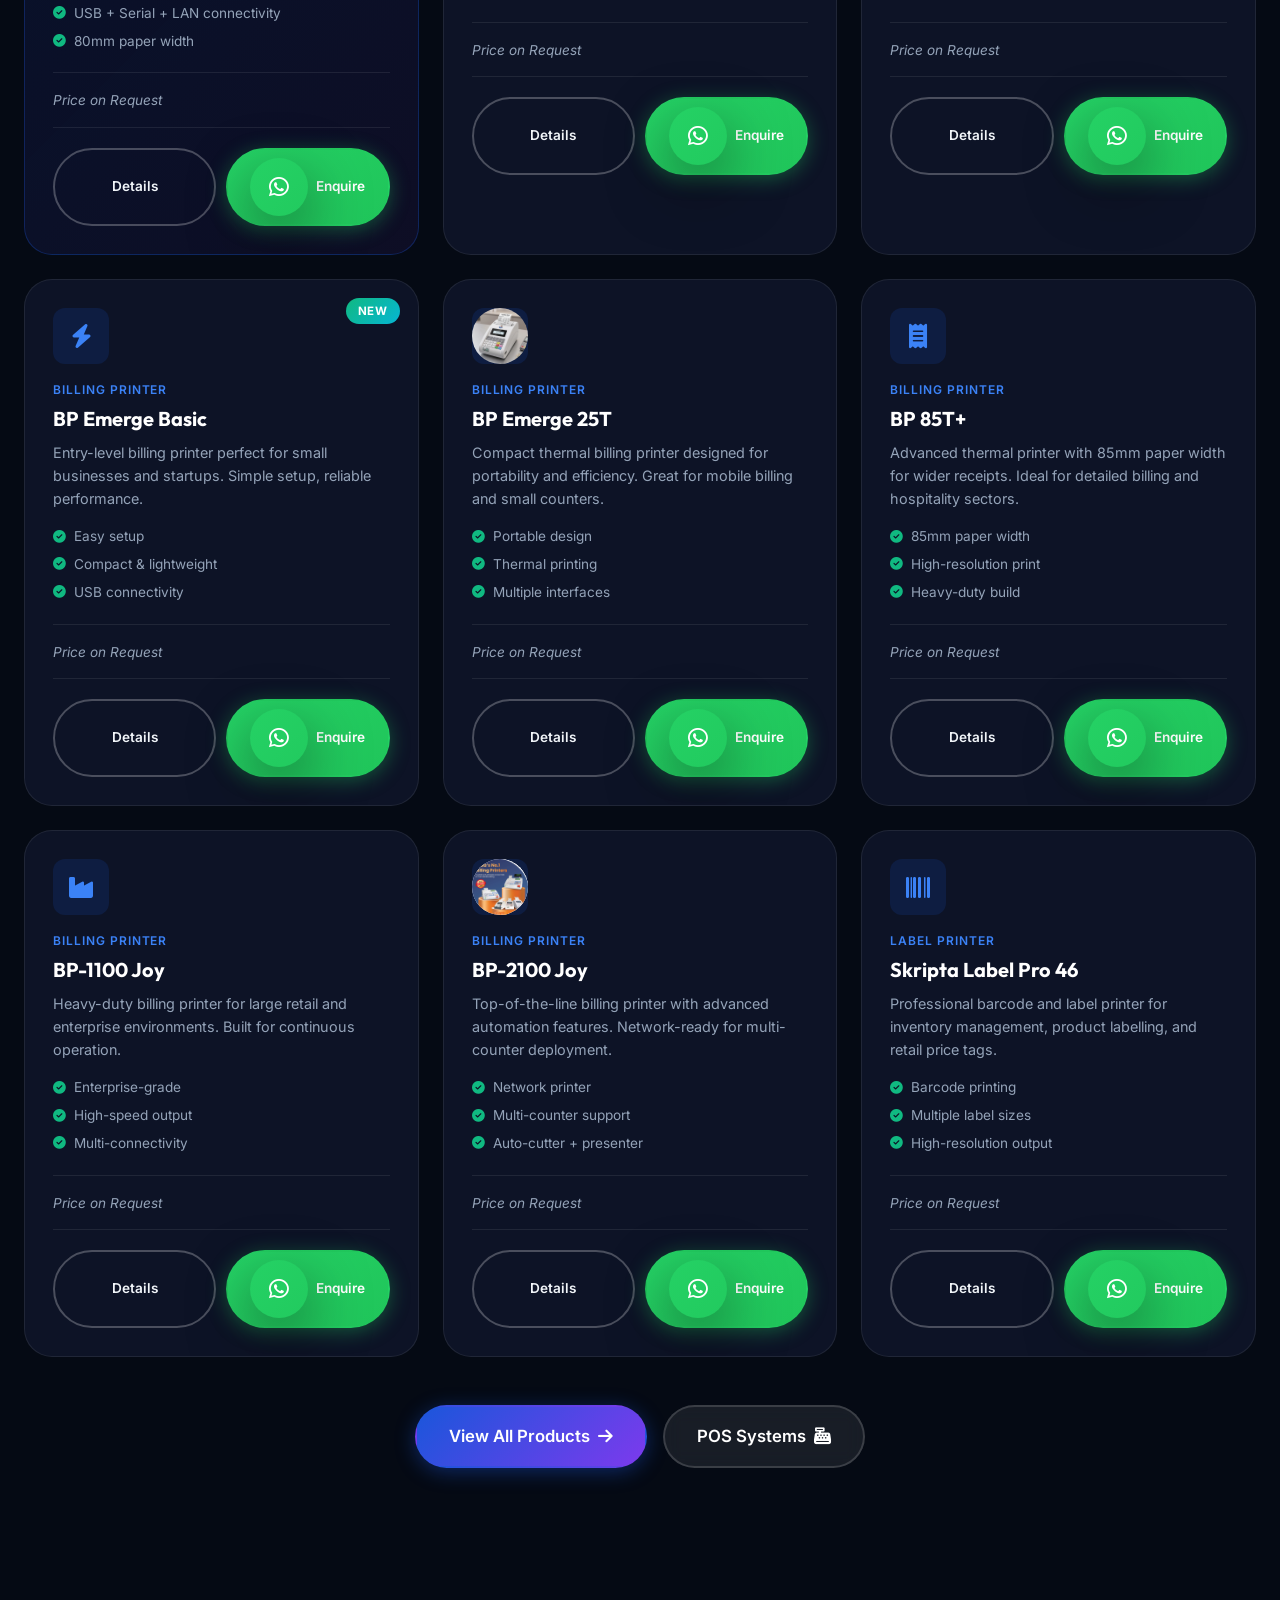
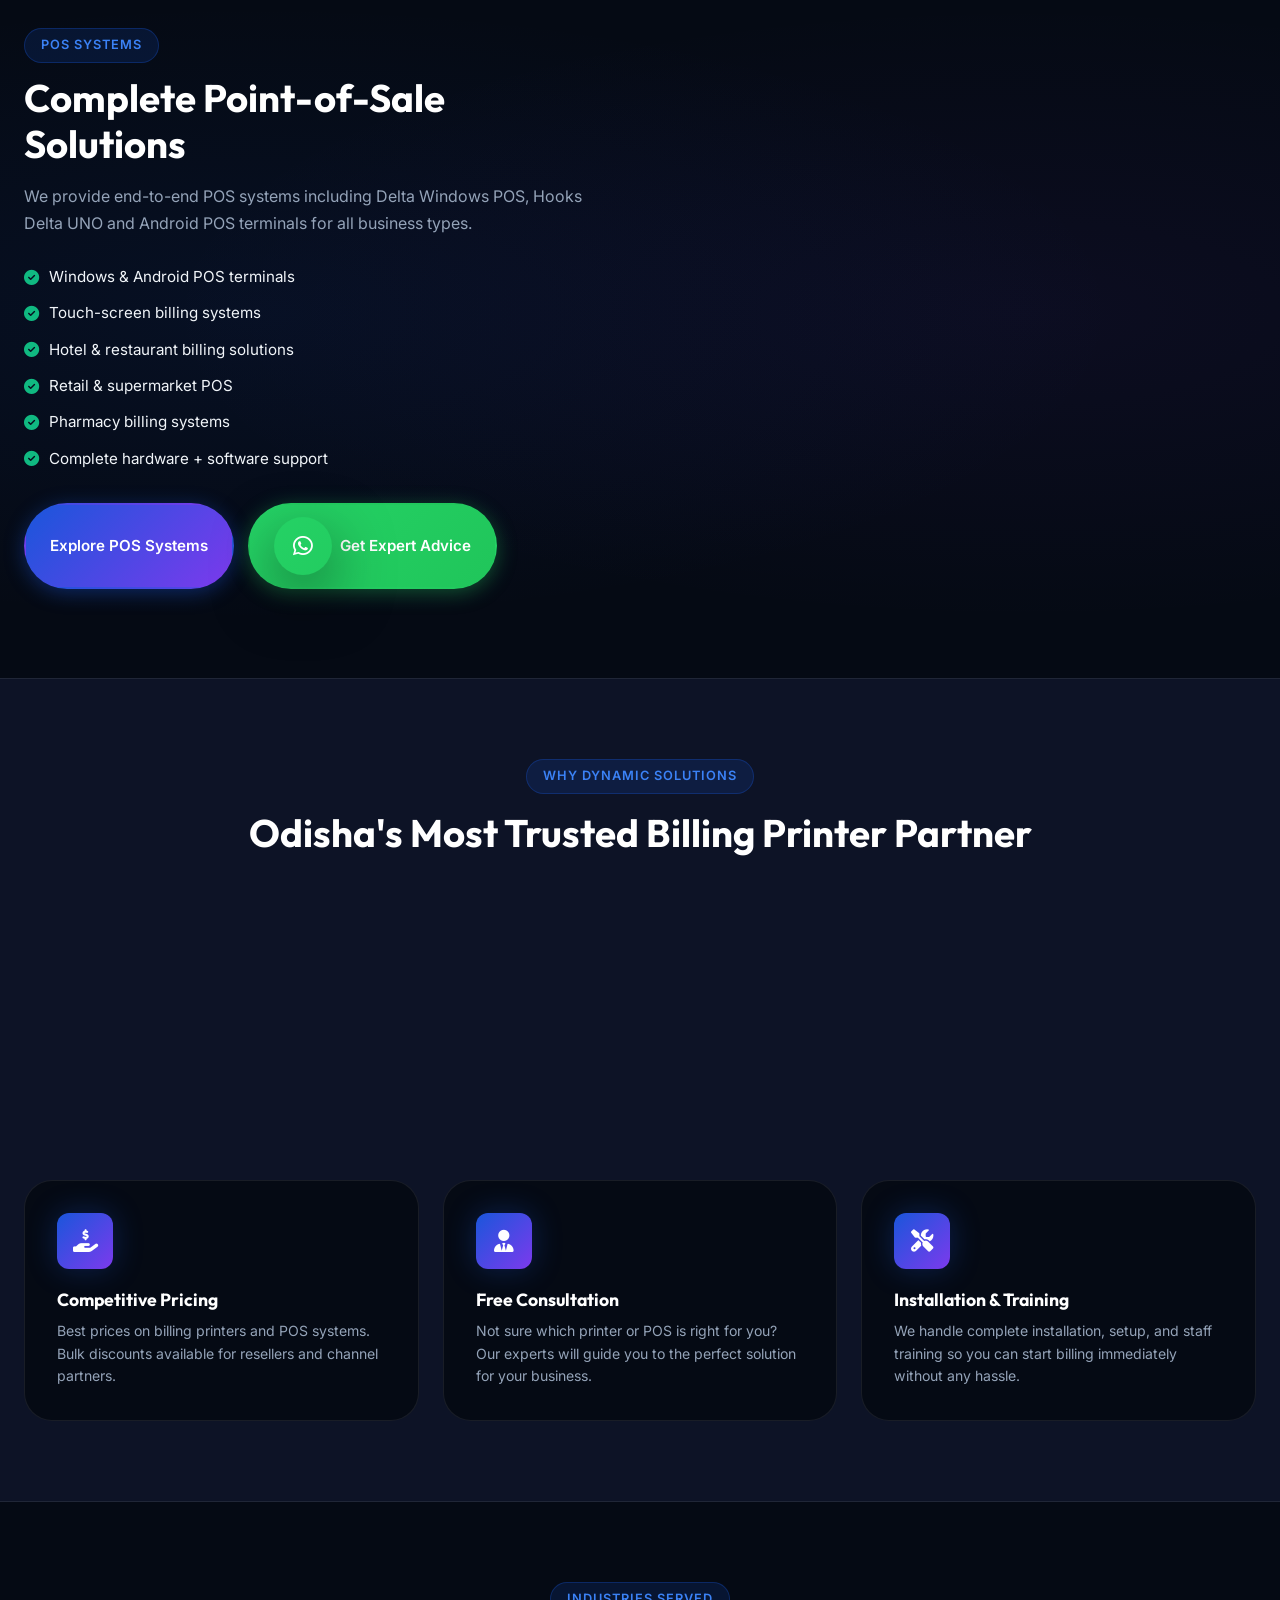
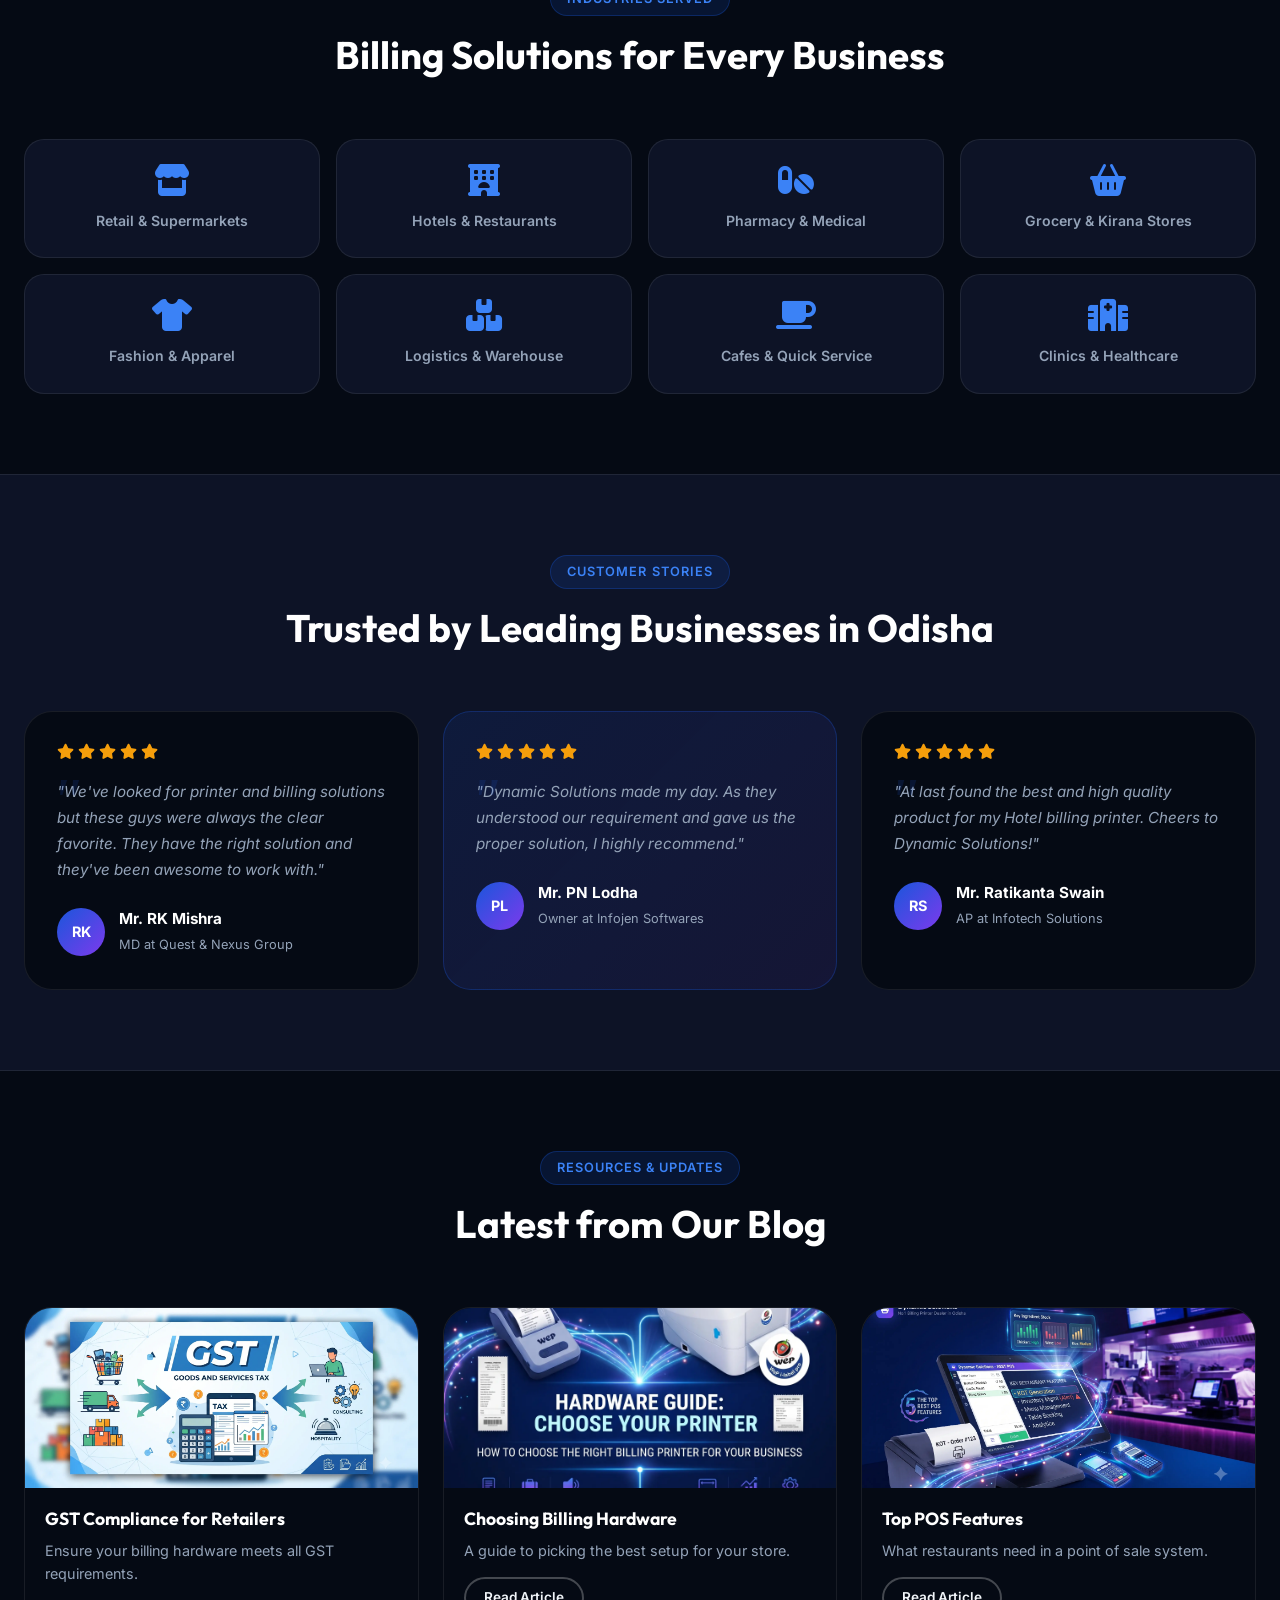
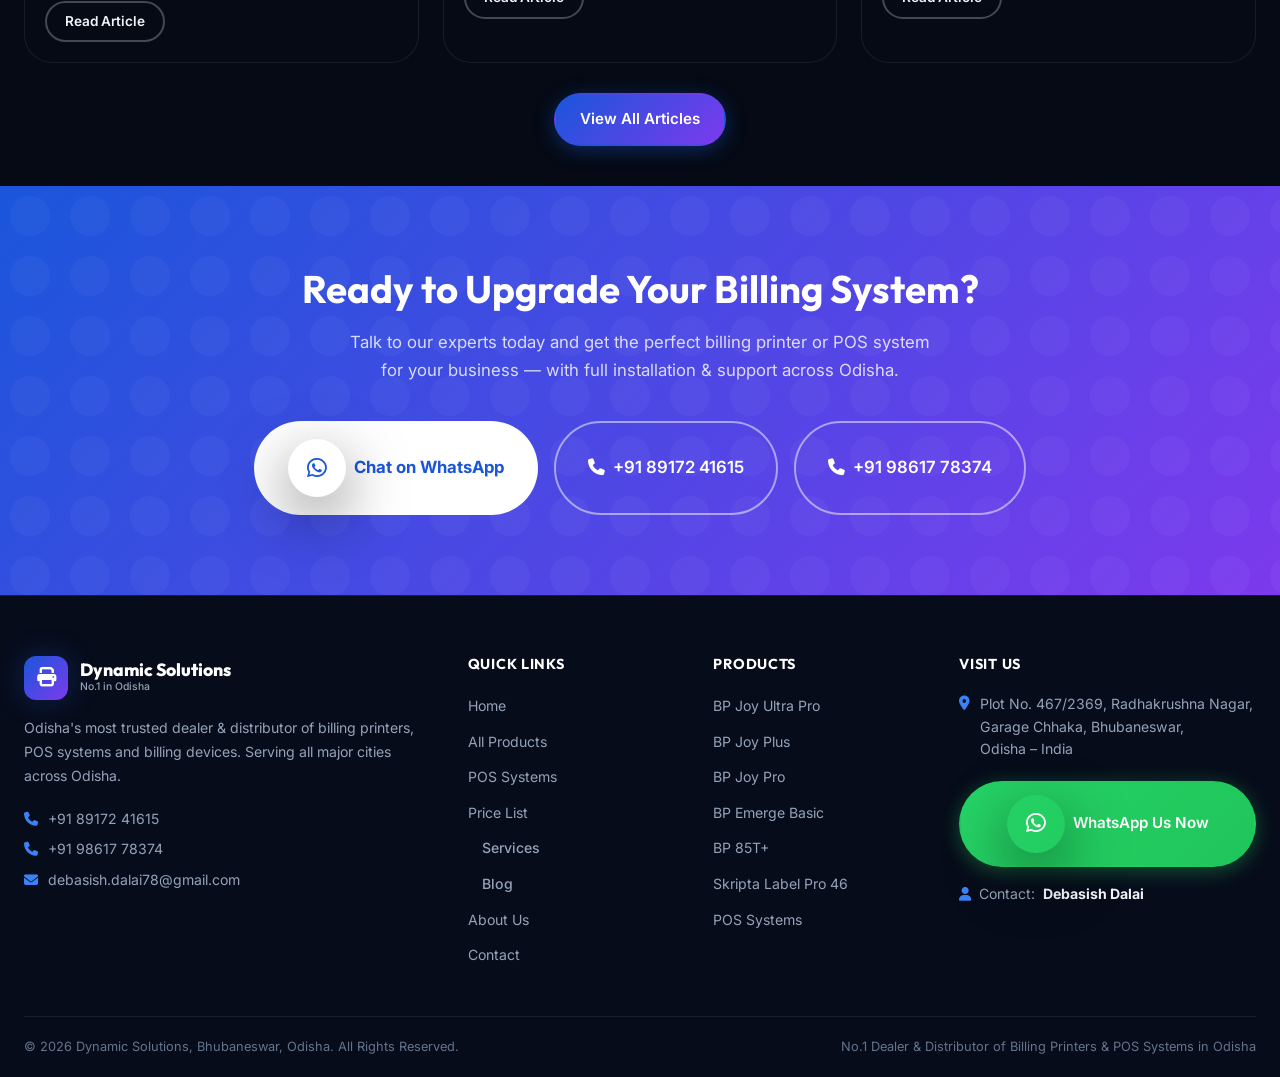
==== commit bbc7b580: "upgrade meta images" ====
--- a/index.html
+++ b/index.html
@@ -8,24 +8,20 @@
   <!-- Primary Meta Tags -->
   <title>Dynamic Solutions – No.1 Billing Printer & POS Dealer in Odisha | Bhubaneswar</title>
   <meta name="title" content="Dynamic Solutions – No.1 Billing Printer & POS Dealer in Odisha | Bhubaneswar" />
-  <meta name="description"
-    content="Dynamic Solutions is Odisha's most trusted dealer & distributor of billing printers, POS systems, thermal printers, barcode printers & billing devices. Serving Bhubaneswar, Cuttack & all major cities in Odisha. Call: +91 8917241615" />
+  <meta name="description" content="Dynamic Solutions is Odisha's most trusted dealer & distributor of billing printers, POS systems, thermal printers, barcode printers & billing devices. Serving Bhubaneswar, Cuttack & all major cities in Odisha. Call: +91 8917241615" />
 
   <!-- Open Graph / Facebook -->
   <meta property="og:type" content="website" />
   <meta property="og:url" content="https://dynamicsolutionodisha.com/" />
   <meta property="og:title" content="Dynamic Solutions – No.1 Billing Printer & POS Dealer in Odisha | Bhubaneswar" />
-  <meta property="og:description"
-    content="Dynamic Solutions is Odisha's most trusted dealer & distributor of billing printers, POS systems, thermal printers, barcode printers & billing devices. Serving Bhubaneswar, Cuttack & all major cities in Odisha. Call: +91 8917241615" />
+  <meta property="og:description" content="Dynamic Solutions is Odisha's most trusted dealer & distributor of billing printers, POS systems, thermal printers, barcode printers & billing devices. Serving Bhubaneswar, Cuttack & all major cities in Odisha. Call: +91 8917241615" />
   <meta property="og:image" content="https://dynamicsolutionodisha.com/assets/images/seo-banner.webp" />
 
   <!-- X (Twitter) -->
   <meta property="twitter:card" content="summary_large_image" />
   <meta property="twitter:url" content="https://dynamicsolutionodisha.com/" />
-  <meta property="twitter:title"
-    content="Dynamic Solutions – No.1 Billing Printer & POS Dealer in Odisha | Bhubaneswar" />
-  <meta property="twitter:description"
-    content="Dynamic Solutions is Odisha's most trusted dealer & distributor of billing printers, POS systems, thermal printers, barcode printers & billing devices. Serving Bhubaneswar, Cuttack & all major cities in Odisha. Call: +91 8917241615" />
+  <meta property="twitter:title" content="Dynamic Solutions – No.1 Billing Printer & POS Dealer in Odisha | Bhubaneswar" />
+  <meta property="twitter:description" content="Dynamic Solutions is Odisha's most trusted dealer & distributor of billing printers, POS systems, thermal printers, barcode printers & billing devices. Serving Bhubaneswar, Cuttack & all major cities in Odisha. Call: +91 8917241615" />
   <meta property="twitter:image" content="https://dynamicsolutionodisha.com/assets/images/seo-banner.webp" />
 
 
@@ -712,6 +708,45 @@
     </div>
   </section>
 
+  <!-- Latest from our Blog -->
+  <section class="section" style="background: var(--bg); padding-bottom: 40px;">
+    <div class="container">
+      <div class="section-header">
+        <span class="section-tag">Resources & Updates</span>
+        <h2 class="section-title">Latest from Our Blog</h2>
+      </div>
+      <div class="why-grid" style="grid-template-columns: repeat(auto-fit, minmax(280px, 1fr));">
+        <div class="why-card" style="padding:0; overflow:hidden;">
+          <img src="assets/images/blog-gst.webp" style="width:100%; height:180px; object-fit:cover;">
+          <div style="padding: 20px;">
+            <h3 style="font-size: 1.1rem; margin-bottom:10px;">GST Compliance for Retailers</h3>
+            <p style="font-size: 0.9rem; margin-bottom: 15px;">Ensure your billing hardware meets all GST requirements.</p>
+            <a href="blog-gst-compliance.html" class="btn btn-outline btn-sm">Read Article</a>
+          </div>
+        </div>
+        <div class="why-card" style="padding:0; overflow:hidden;">
+          <img src="assets/images/blog-hardware.webp" style="width:100%; height:180px; object-fit:cover;">
+          <div style="padding: 20px;">
+            <h3 style="font-size: 1.1rem; margin-bottom:10px;">Choosing Billing Hardware</h3>
+            <p style="font-size: 0.9rem; margin-bottom: 15px;">A guide to picking the best setup for your store.</p>
+            <a href="blog-hardware-guide.html" class="btn btn-outline btn-sm">Read Article</a>
+          </div>
+        </div>
+        <div class="why-card" style="padding:0; overflow:hidden;">
+          <img src="assets/images/blog-pos.webp" style="width:100%; height:180px; object-fit:cover;">
+          <div style="padding: 20px;">
+            <h3 style="font-size: 1.1rem; margin-bottom:10px;">Top POS Features</h3>
+            <p style="font-size: 0.9rem; margin-bottom: 15px;">What restaurants need in a point of sale system.</p>
+            <a href="blog-pos-features.html" class="btn btn-outline btn-sm">Read Article</a>
+          </div>
+        </div>
+      </div>
+      <div style="text-align: center; margin-top: 30px;">
+        <a href="blog.html" class="btn btn-primary">View All Articles</a>
+      </div>
+    </div>
+  </section>
+
   <!-- CTA Banner -->
   <section class="cta-banner" id="ctaBanner">
     <div class="container">
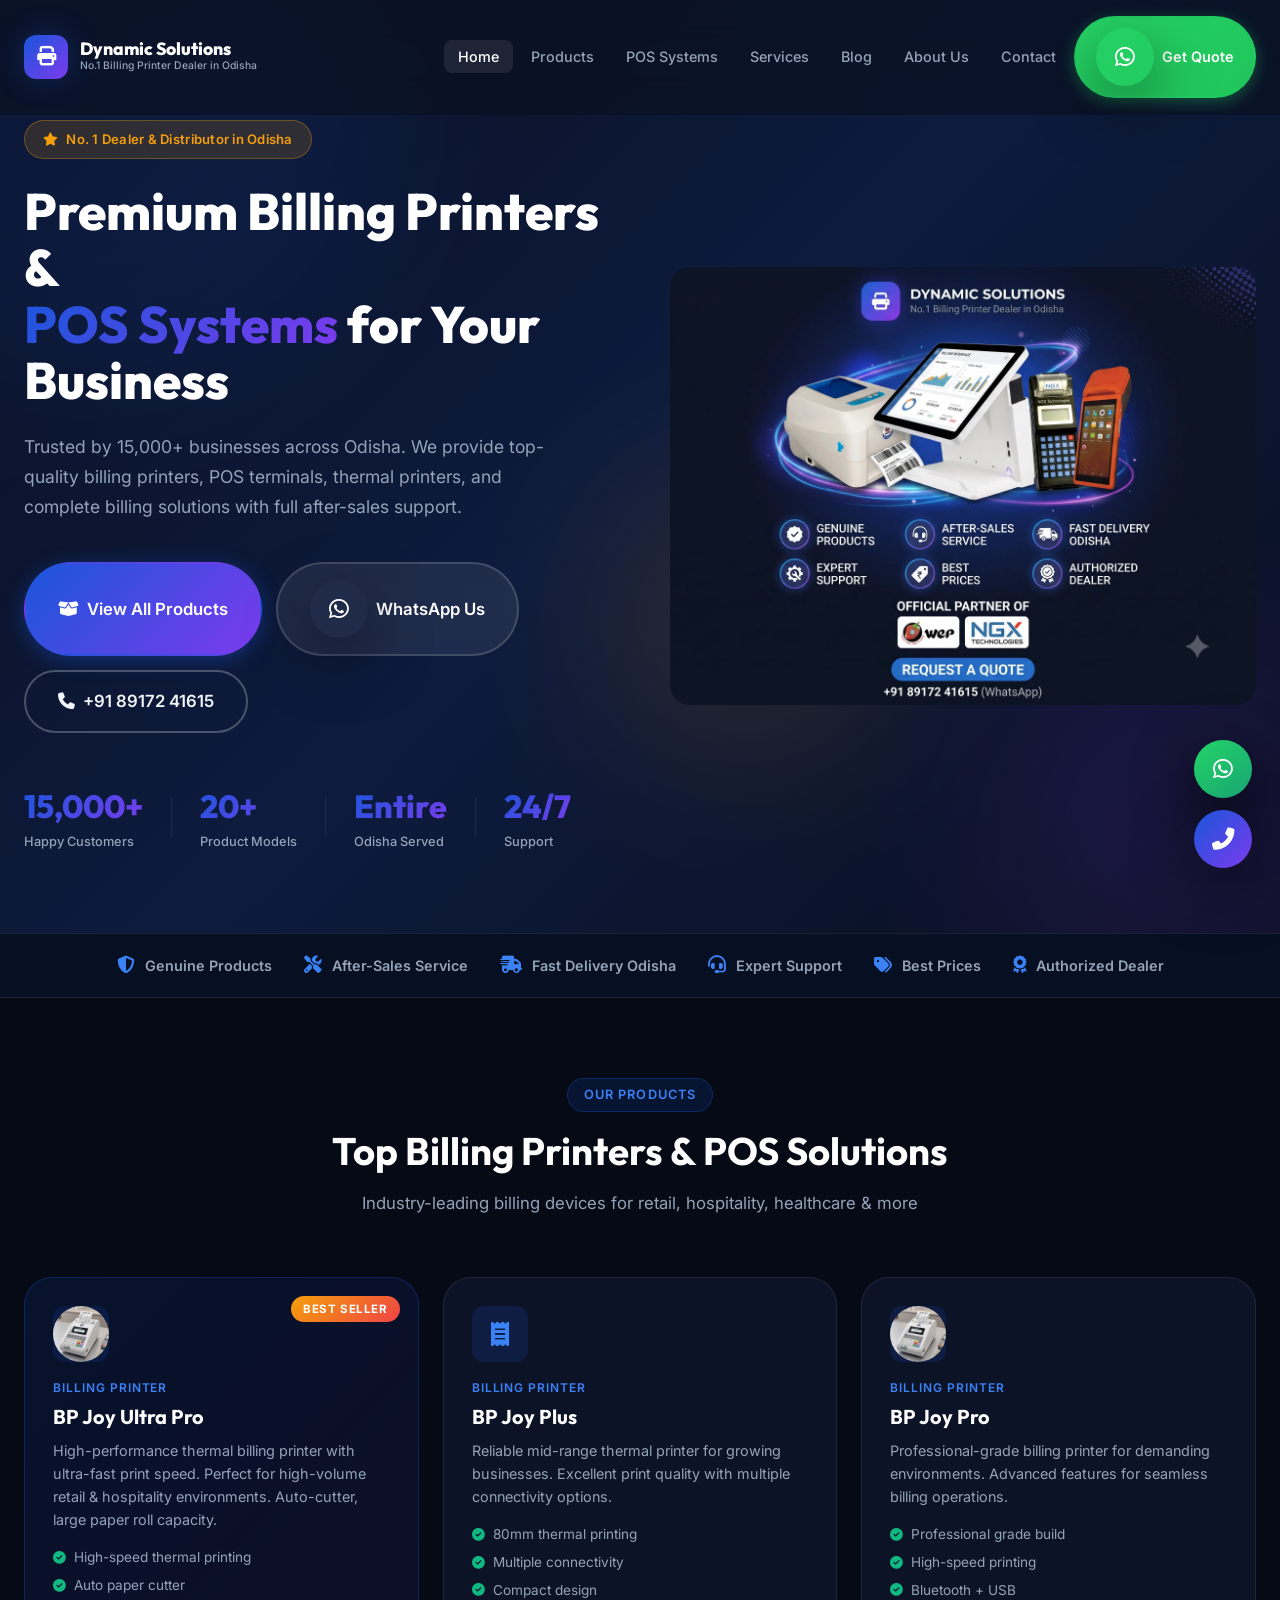
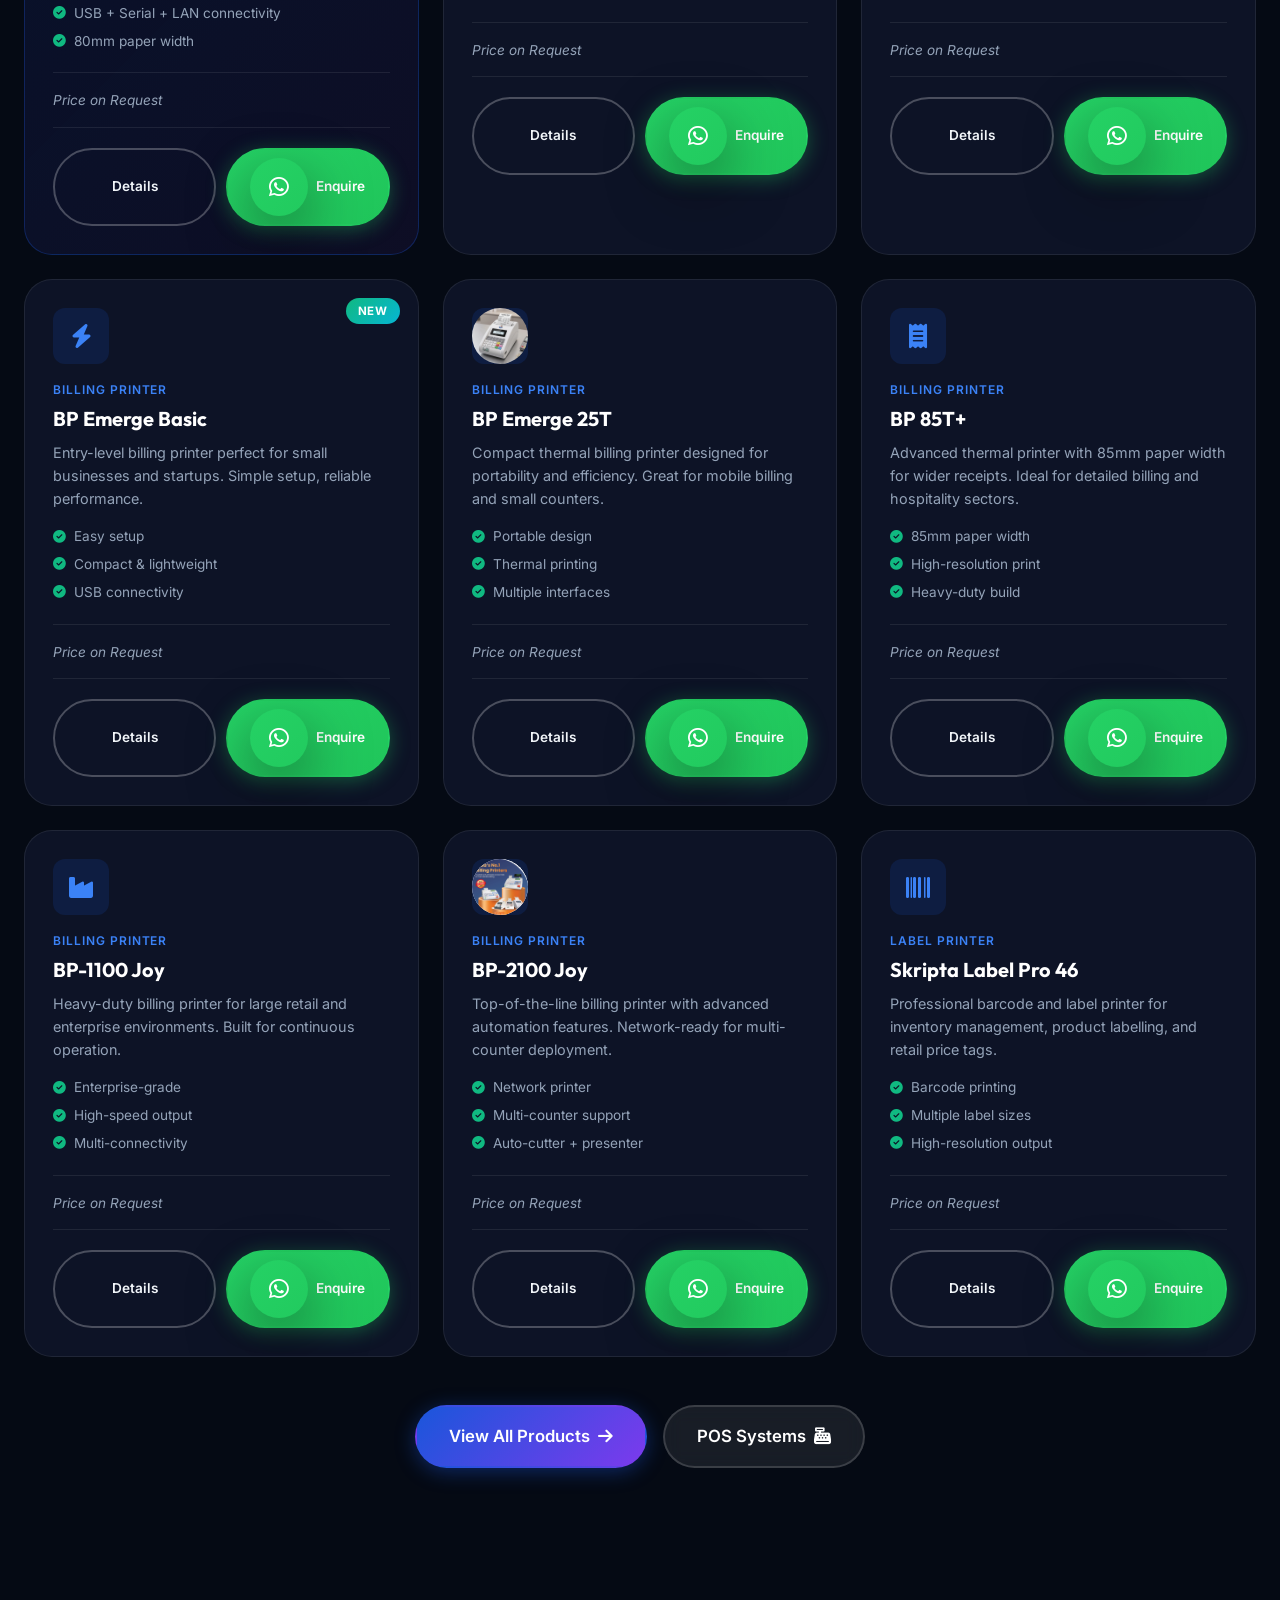
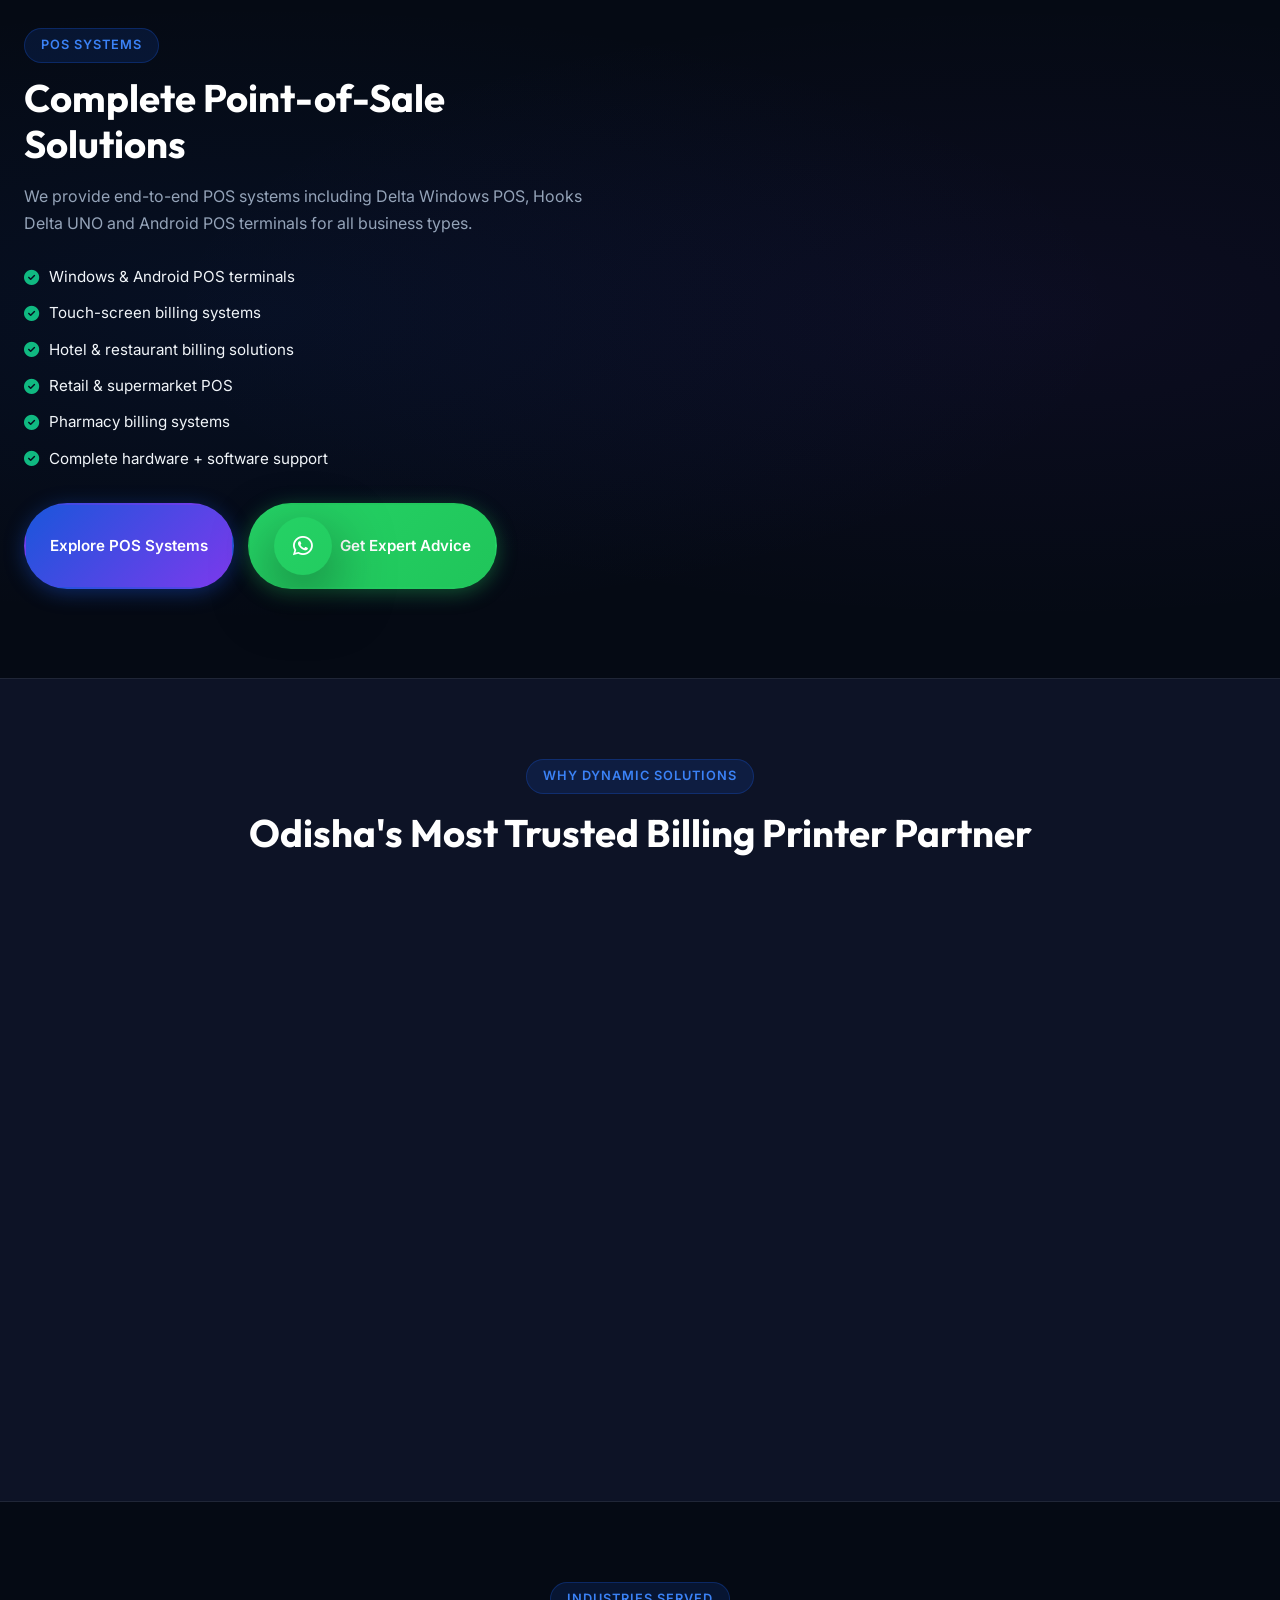
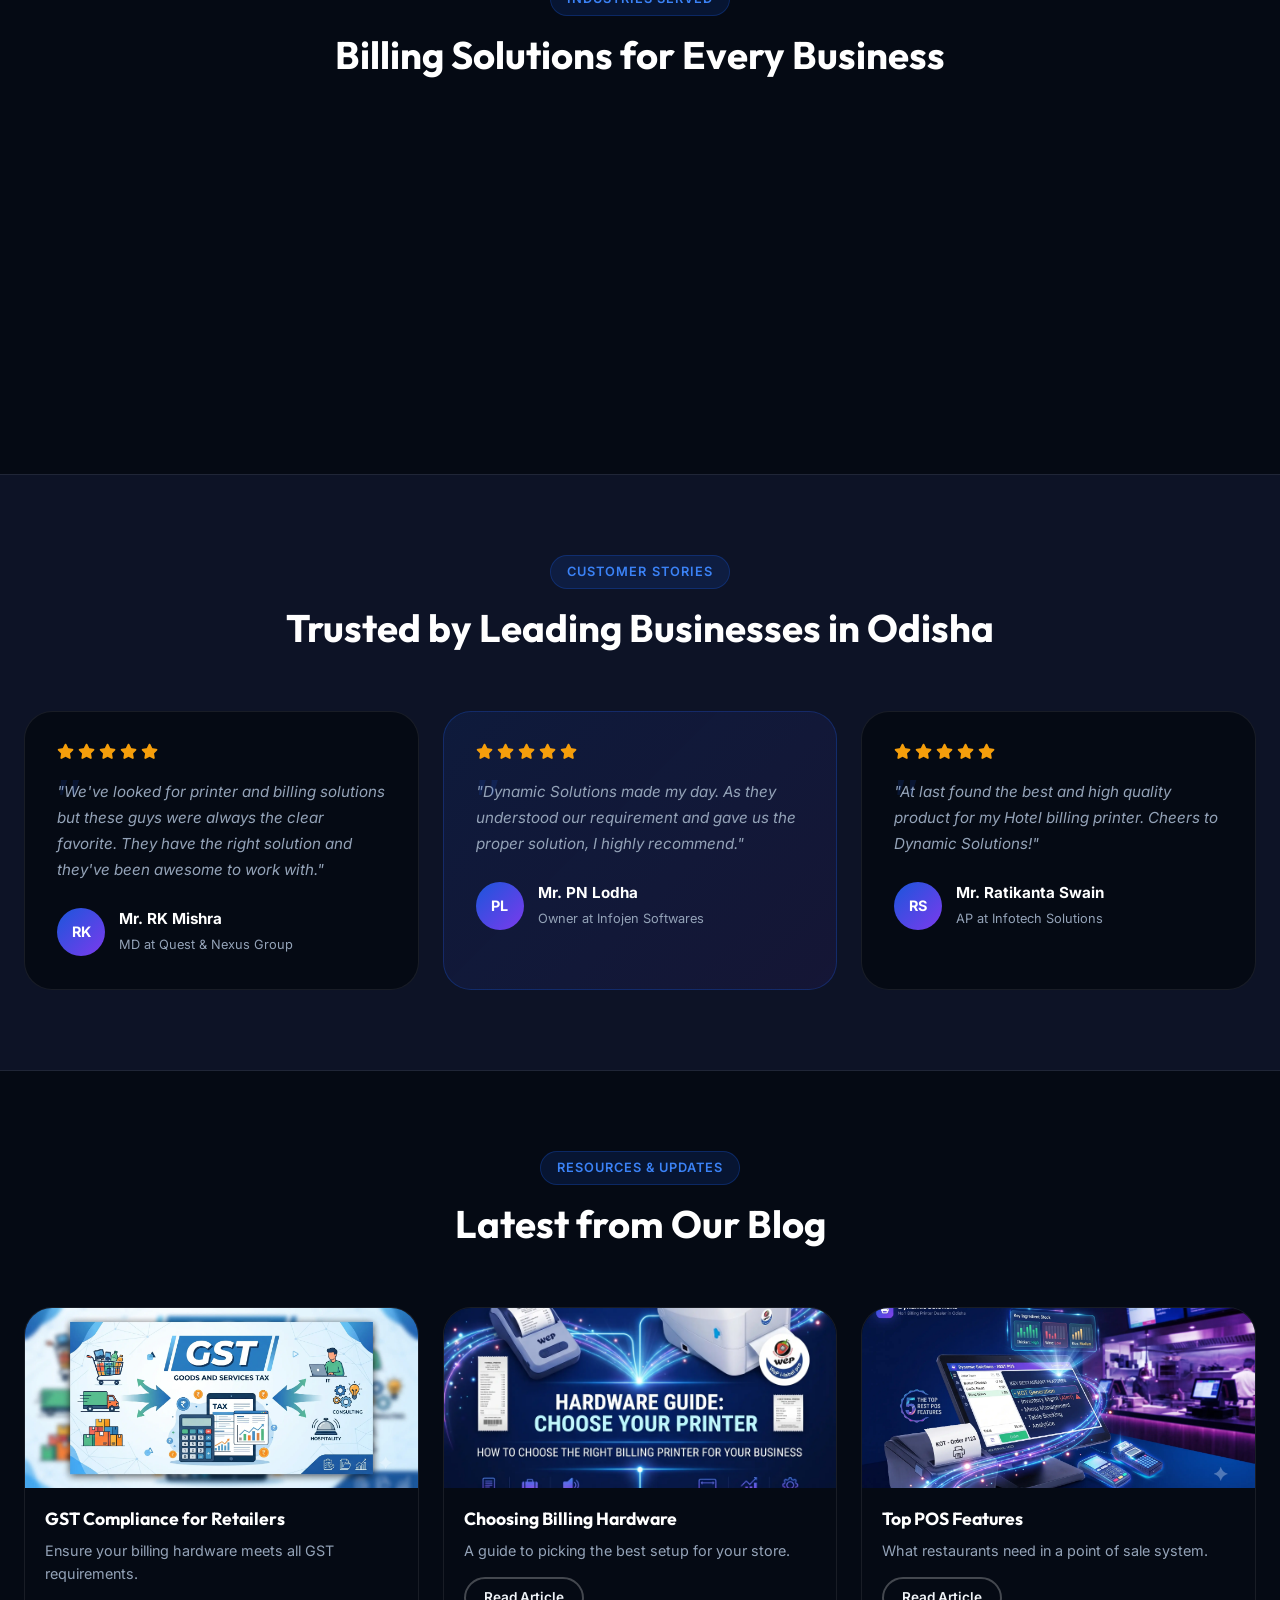
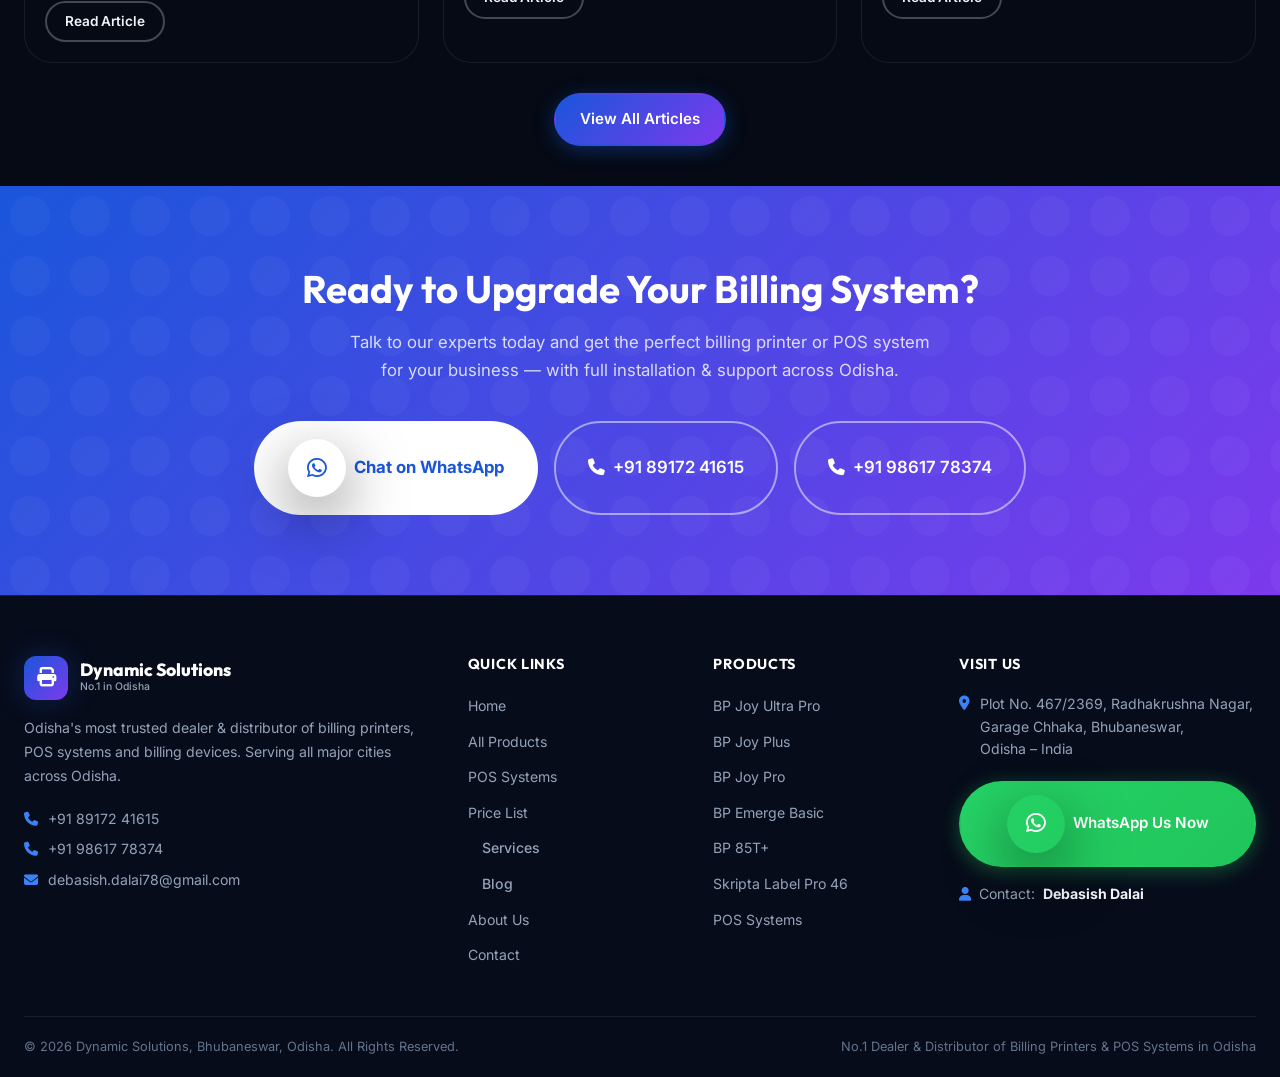
==== commit f92dfb7f: "upgrade seo" ====
--- a/index.html
+++ b/index.html
@@ -6,9 +6,9 @@
   <meta name="viewport" content="width=device-width, initial-scale=1.0" />
 
   <!-- Primary Meta Tags -->
-  <title>Dynamic Solutions – No.1 Billing Printer & POS Dealer in Odisha | Bhubaneswar</title>
-  <meta name="title" content="Dynamic Solutions – No.1 Billing Printer & POS Dealer in Odisha | Bhubaneswar" />
-  <meta name="description" content="Dynamic Solutions is Odisha's most trusted dealer & distributor of billing printers, POS systems, thermal printers, barcode printers & billing devices. Serving Bhubaneswar, Cuttack & all major cities in Odisha. Call: +91 8917241615" />
+  <title>Dynamic Solutions – POS & Billing Printers in Odisha</title>
+  <meta name="title" content="Dynamic Solutions – POS & Billing Printers in Odisha" />
+  <meta name="description" content="Odisha's trusted dealer of billing printers, POS systems & barcode devices. Serving Bhubaneswar, Cuttack & all major cities in Odisha. Call: +91 8917241615" />
 
   <!-- Open Graph / Facebook -->
   <meta property="og:type" content="website" />
@@ -79,6 +79,15 @@
     rel="stylesheet" />
   <link rel="stylesheet" href="https://cdnjs.cloudflare.com/ajax/libs/font-awesome/6.5.0/css/all.min.css" />
   <link rel="stylesheet" href="css/style.css" />
+  <link rel="preload" as="image" href="assets/images/hero-banner.webp" />
+  <!-- Google Analytics -->
+  <script async src="https://www.googletagmanager.com/gtag/js?id=G-PHNLY70PSQ"></script>
+  <script>
+    window.dataLayer = window.dataLayer || [];
+    function gtag(){dataLayer.push(arguments);}
+    gtag('js', new Date());
+    gtag('config', 'G-PHNLY70PSQ');
+  </script>
   <link rel="icon" href="assets/favicon.png" type="image/png" />
 </head>
 
@@ -192,7 +201,8 @@
 
       <div class="hero-visual" style="display:flex; justify-content:center; align-items:center;">
         <img src="assets/images/hero-banner.webp" alt="POS Systems and Billing Printers"
-          style="width: 100%; max-width: 600px; border-radius: var(--radius-lg); box-shadow: var(--shadow-xl); object-fit: cover;">
+          width="600" height="400" fetchpriority="high"
+          style="width: 100%; max-width: 600px; height: auto; border-radius: var(--radius-lg); box-shadow: var(--shadow-xl); object-fit: cover;">
       </div>
     </div>
   </section>
@@ -717,7 +727,7 @@
       </div>
       <div class="why-grid" style="grid-template-columns: repeat(auto-fit, minmax(280px, 1fr));">
         <div class="why-card" style="padding:0; overflow:hidden;">
-          <img src="assets/images/blog-gst.webp" style="width:100%; height:180px; object-fit:cover;">
+          <img src="assets/images/blog-gst.webp" alt="GST Billing Machine" width="400" height="180" style="width:100%; height:180px; object-fit:cover;">
           <div style="padding: 20px;">
             <h3 style="font-size: 1.1rem; margin-bottom:10px;">GST Compliance for Retailers</h3>
             <p style="font-size: 0.9rem; margin-bottom: 15px;">Ensure your billing hardware meets all GST requirements.</p>
@@ -725,7 +735,7 @@
           </div>
         </div>
         <div class="why-card" style="padding:0; overflow:hidden;">
-          <img src="assets/images/blog-hardware.webp" style="width:100%; height:180px; object-fit:cover;">
+          <img src="assets/images/blog-hardware.webp" alt="Choosing Billing Hardware" width="400" height="180" style="width:100%; height:180px; object-fit:cover;">
           <div style="padding: 20px;">
             <h3 style="font-size: 1.1rem; margin-bottom:10px;">Choosing Billing Hardware</h3>
             <p style="font-size: 0.9rem; margin-bottom: 15px;">A guide to picking the best setup for your store.</p>
@@ -733,7 +743,7 @@
           </div>
         </div>
         <div class="why-card" style="padding:0; overflow:hidden;">
-          <img src="assets/images/blog-pos.webp" style="width:100%; height:180px; object-fit:cover;">
+          <img src="assets/images/blog-pos.webp" alt="POS Features for Restaurants" width="400" height="180" style="width:100%; height:180px; object-fit:cover;">
           <div style="padding: 20px;">
             <h3 style="font-size: 1.1rem; margin-bottom:10px;">Top POS Features</h3>
             <p style="font-size: 0.9rem; margin-bottom: 15px;">What restaurants need in a point of sale system.</p>
@@ -871,4 +881,5 @@
   <script src="js/main.js"></script>
 </body>
 
-</html>+</html>
+
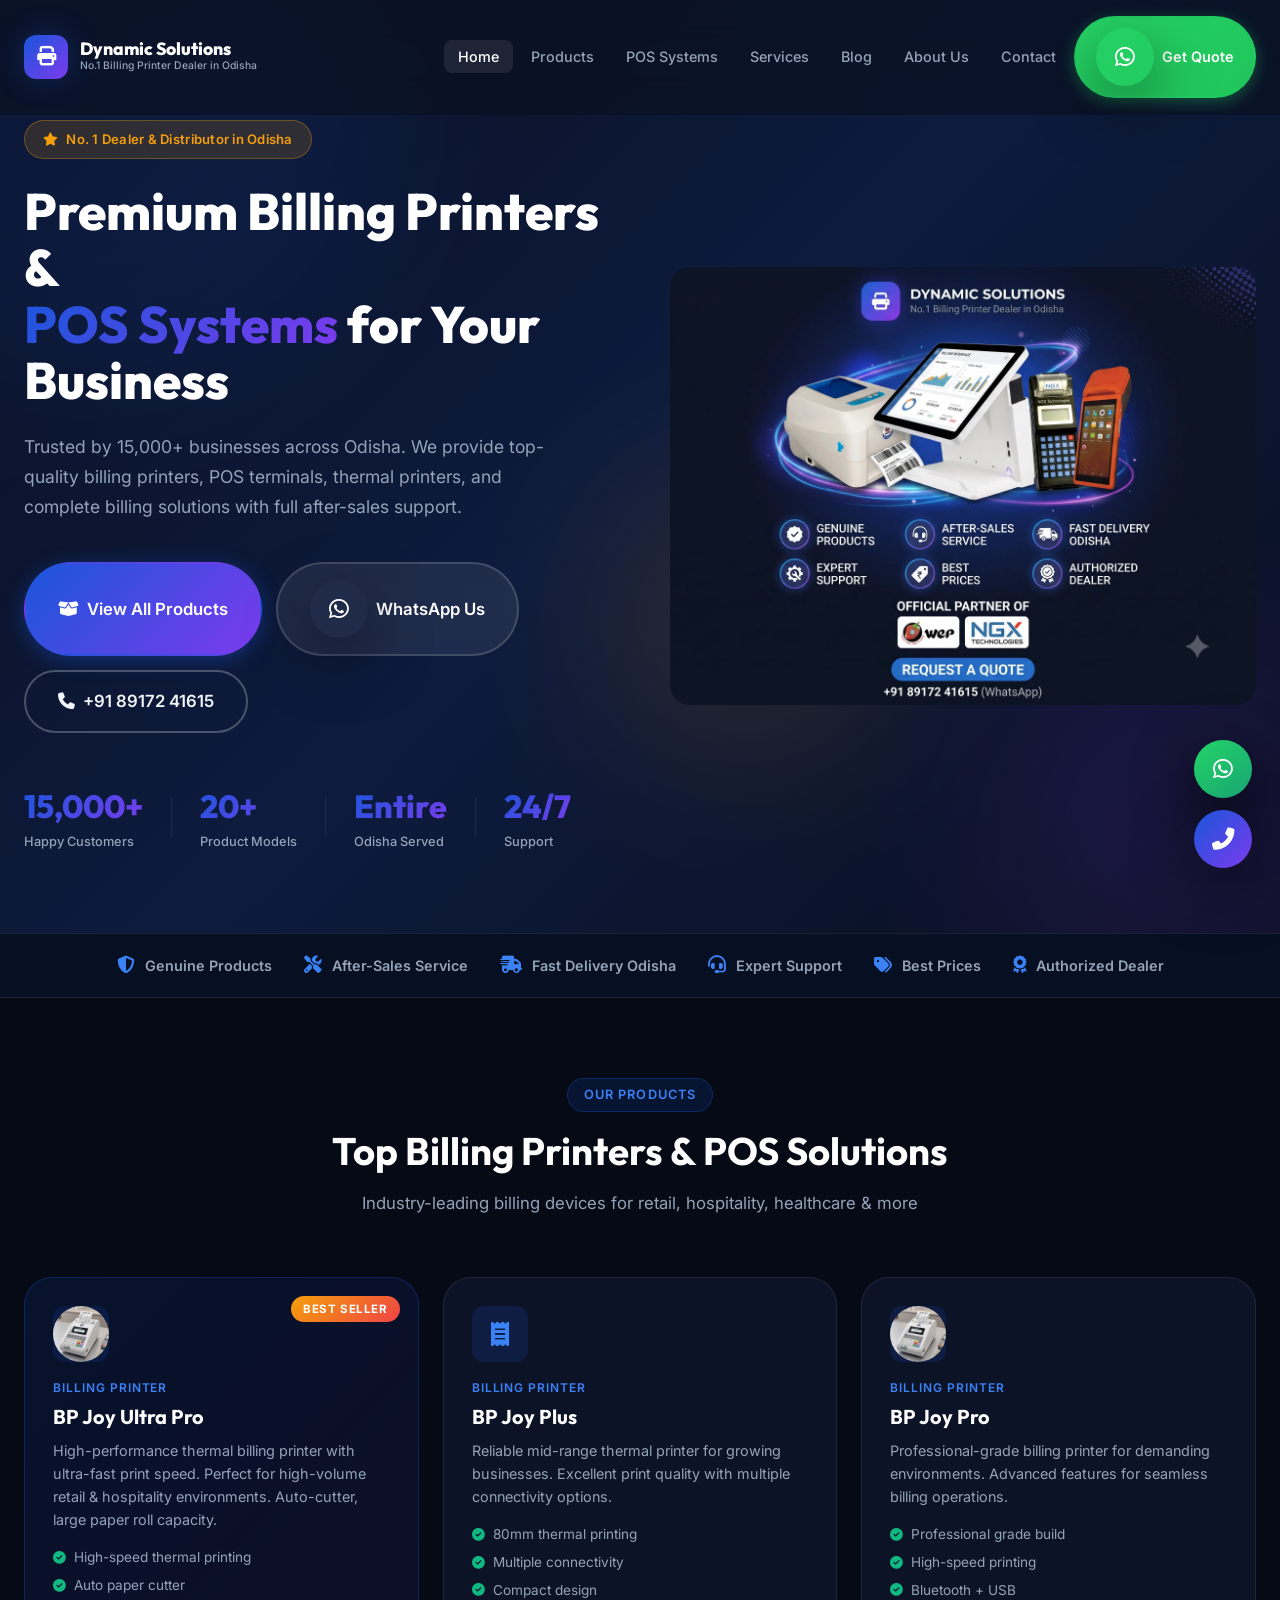
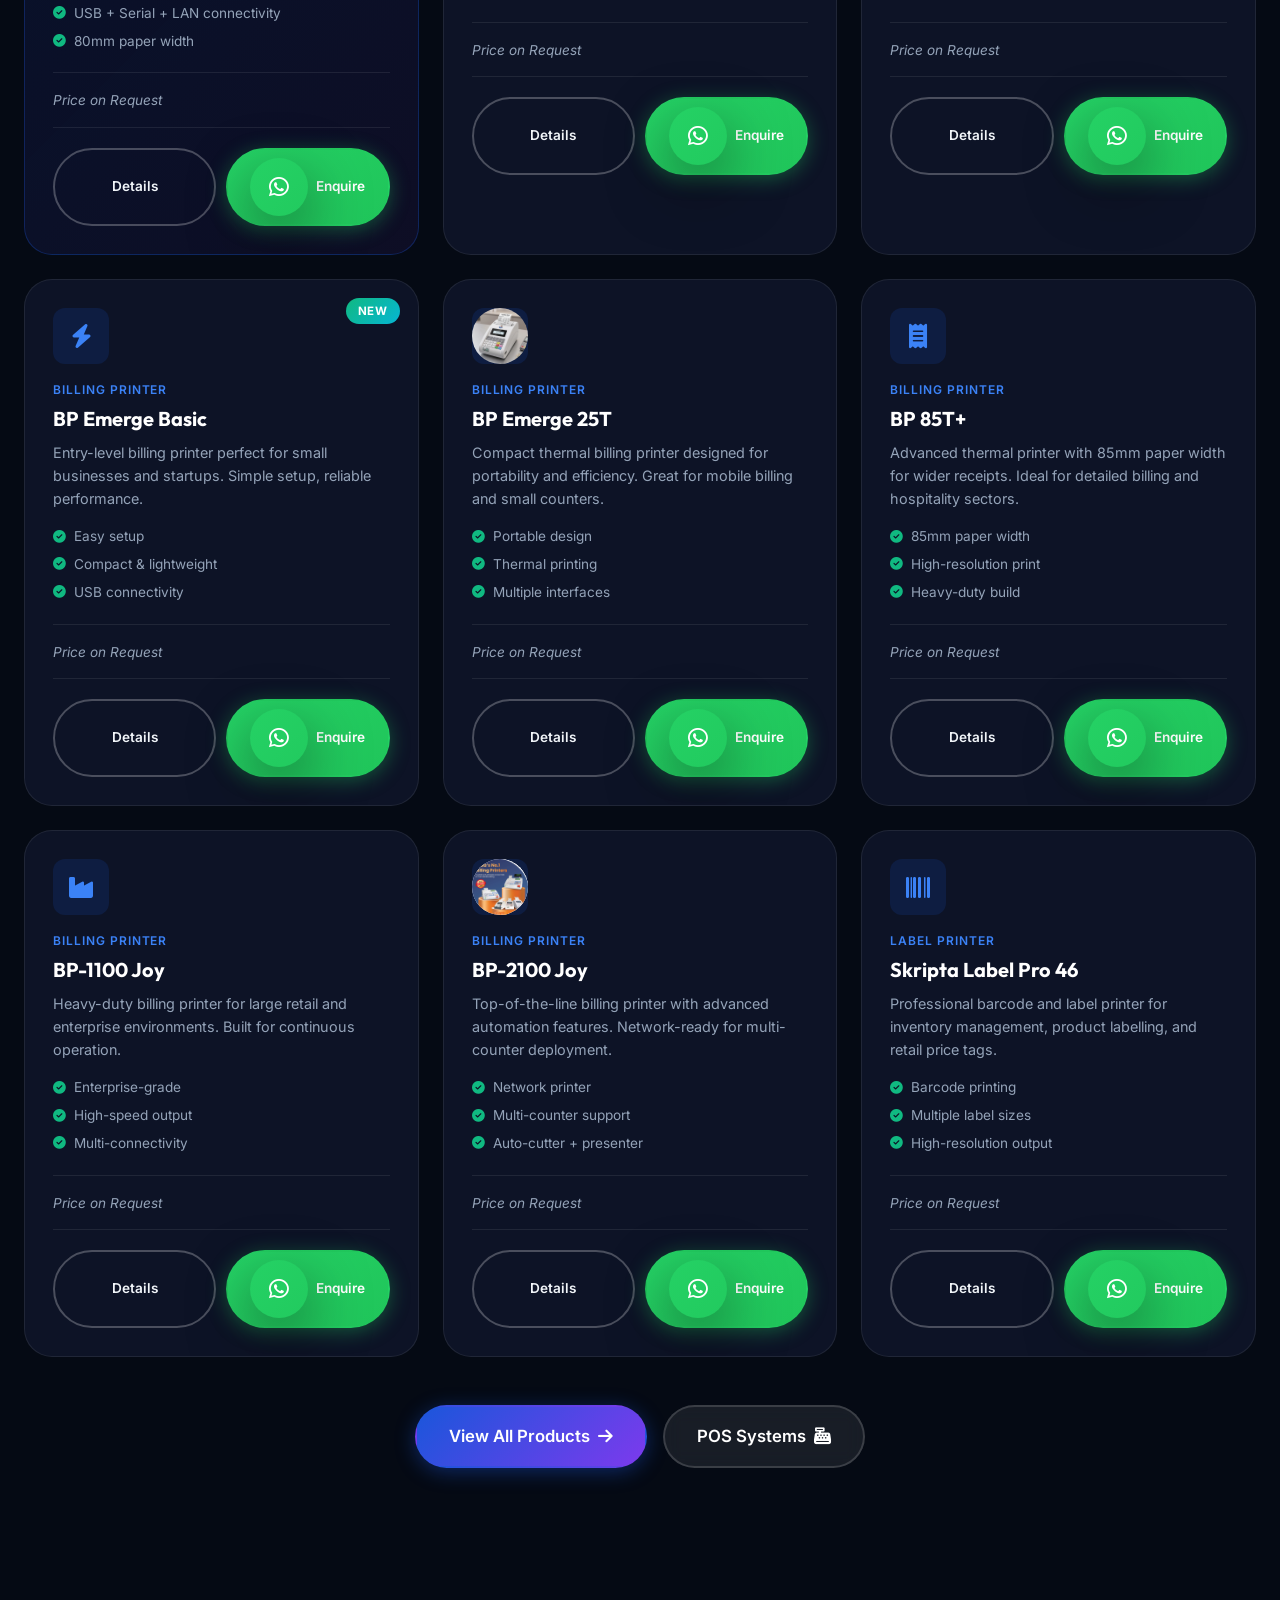
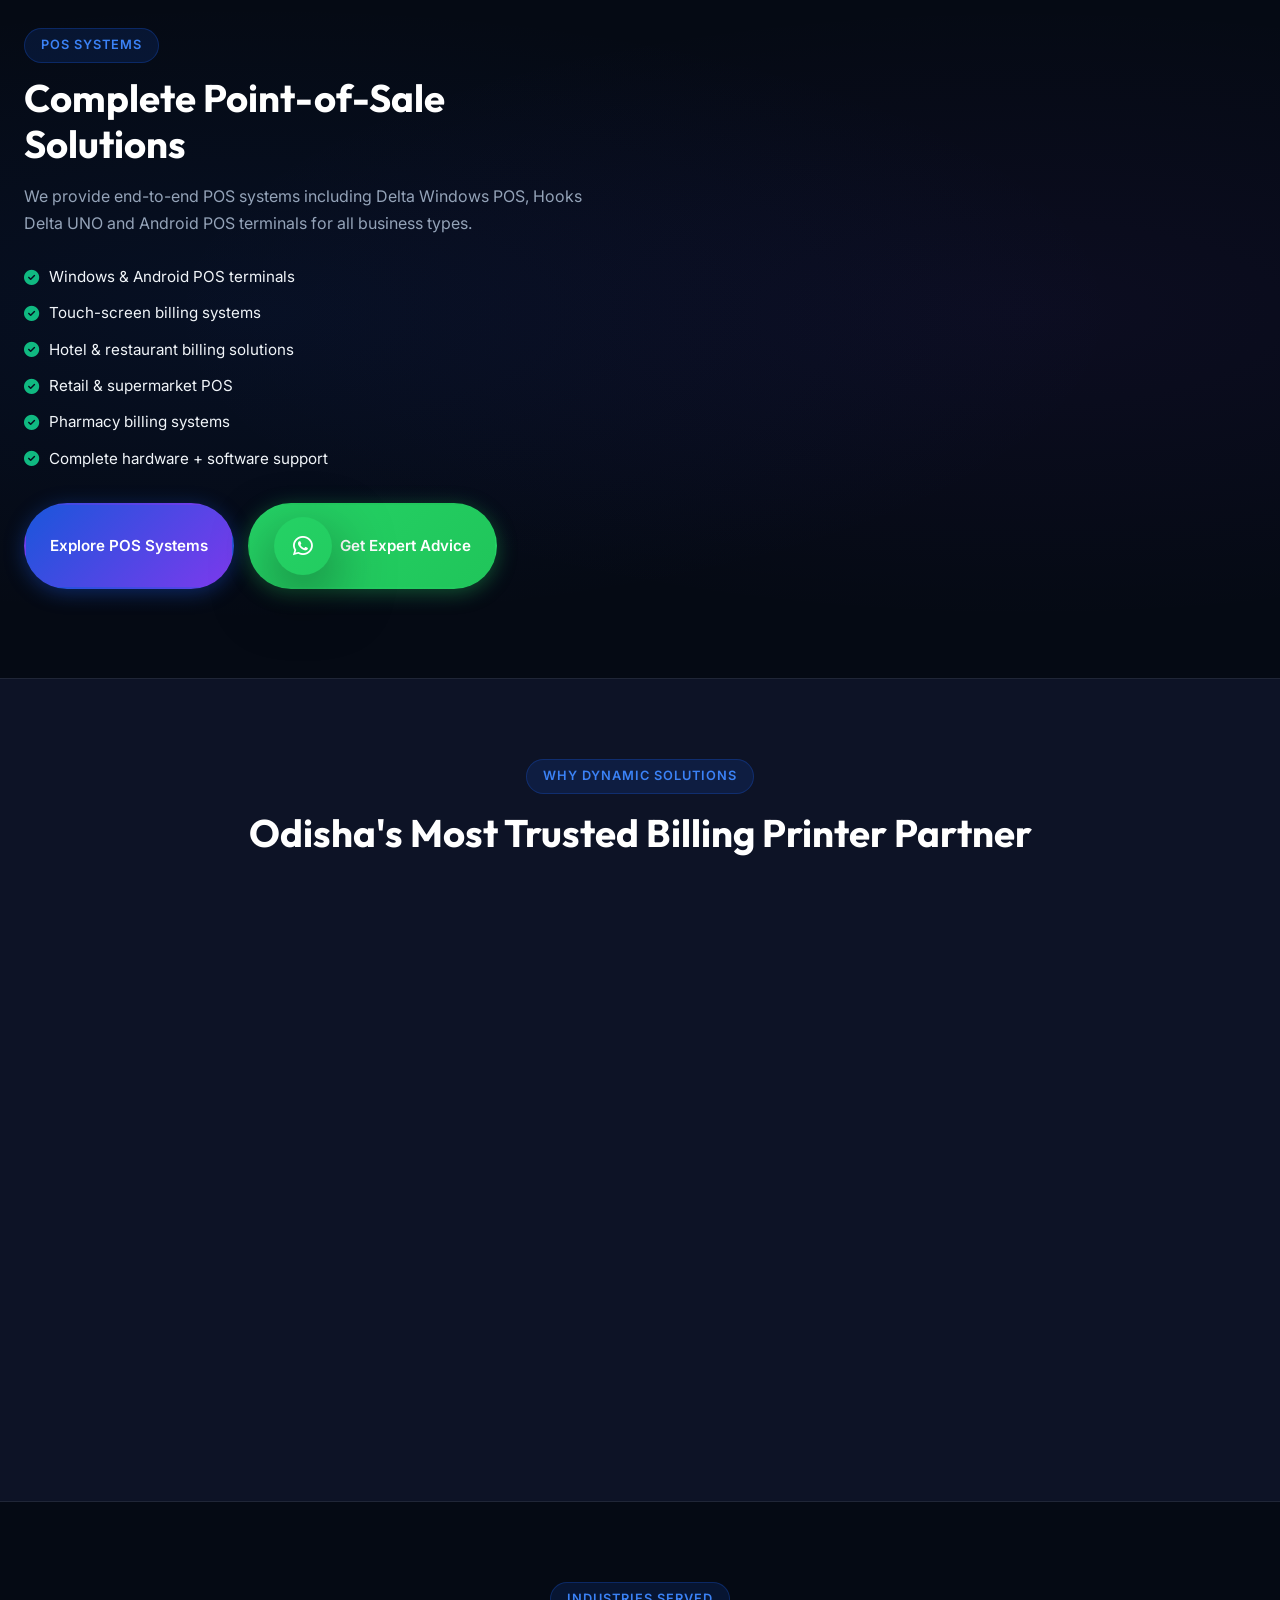
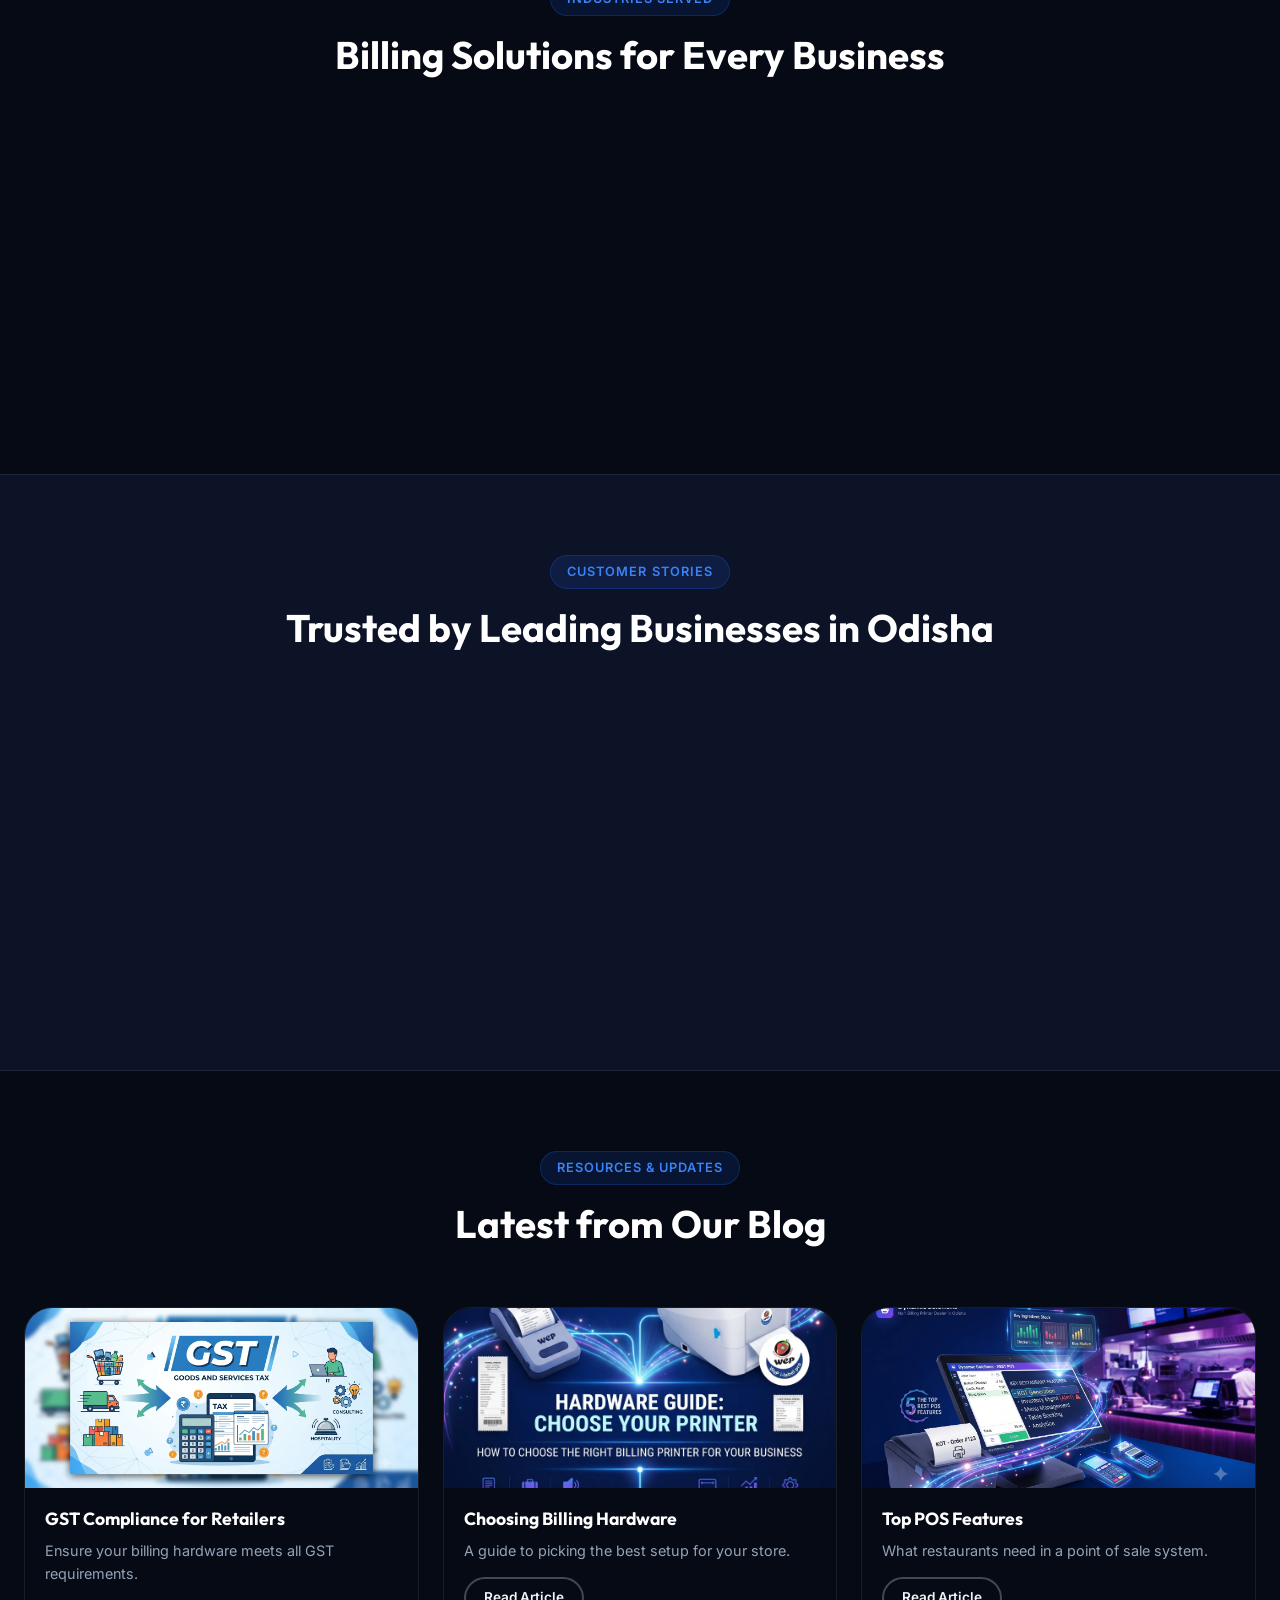
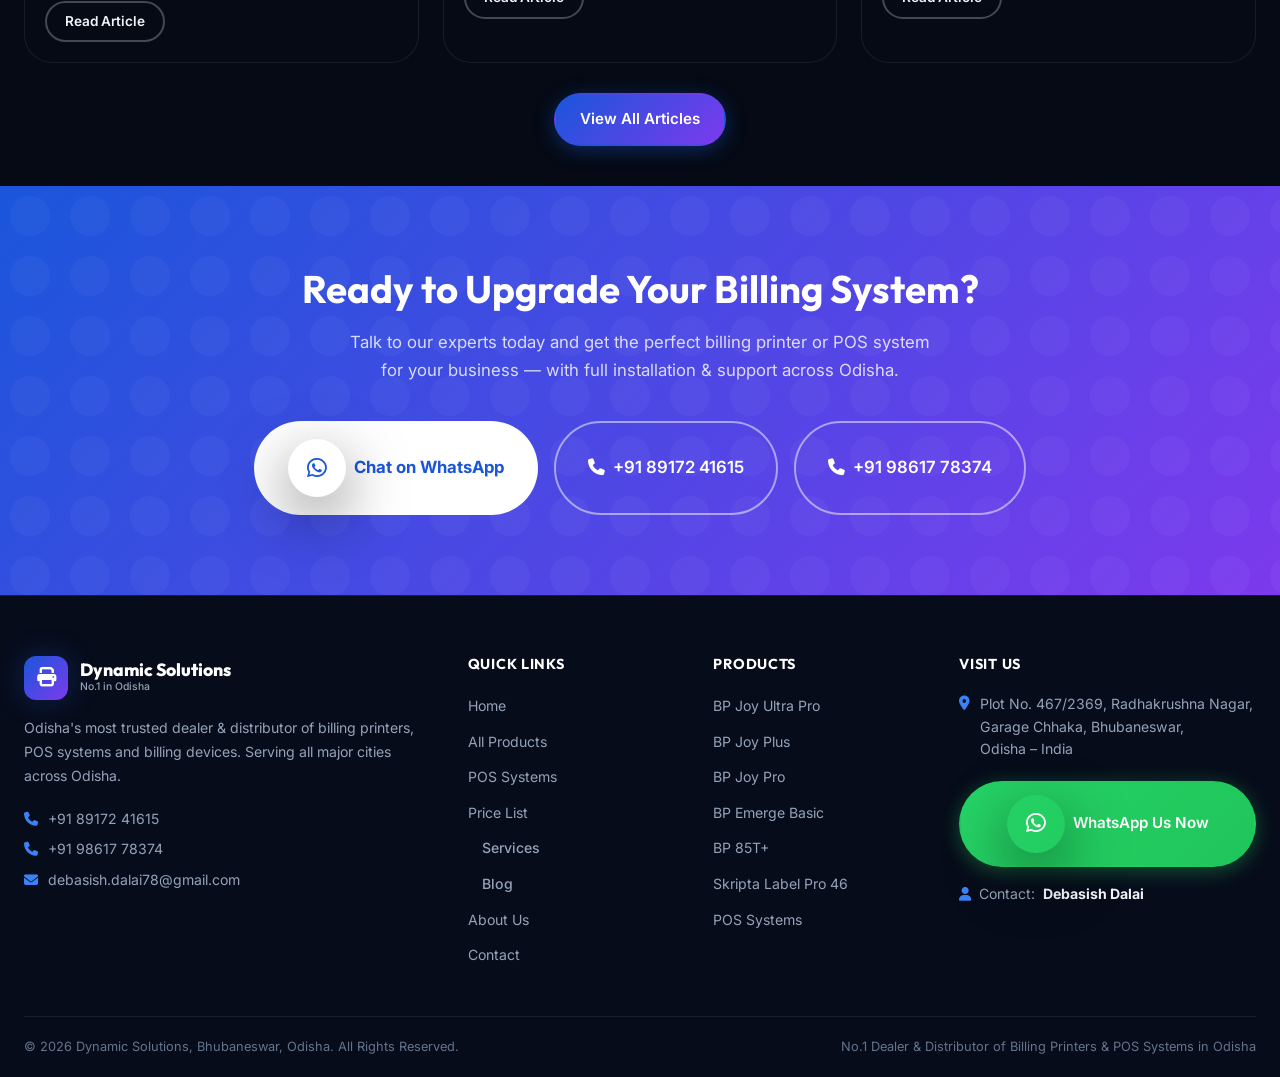
==== commit f4f46d9c: "upgrade seo for owner" ====
--- a/index.html
+++ b/index.html
@@ -883,3 +883,4 @@
 
 </html>
 
+
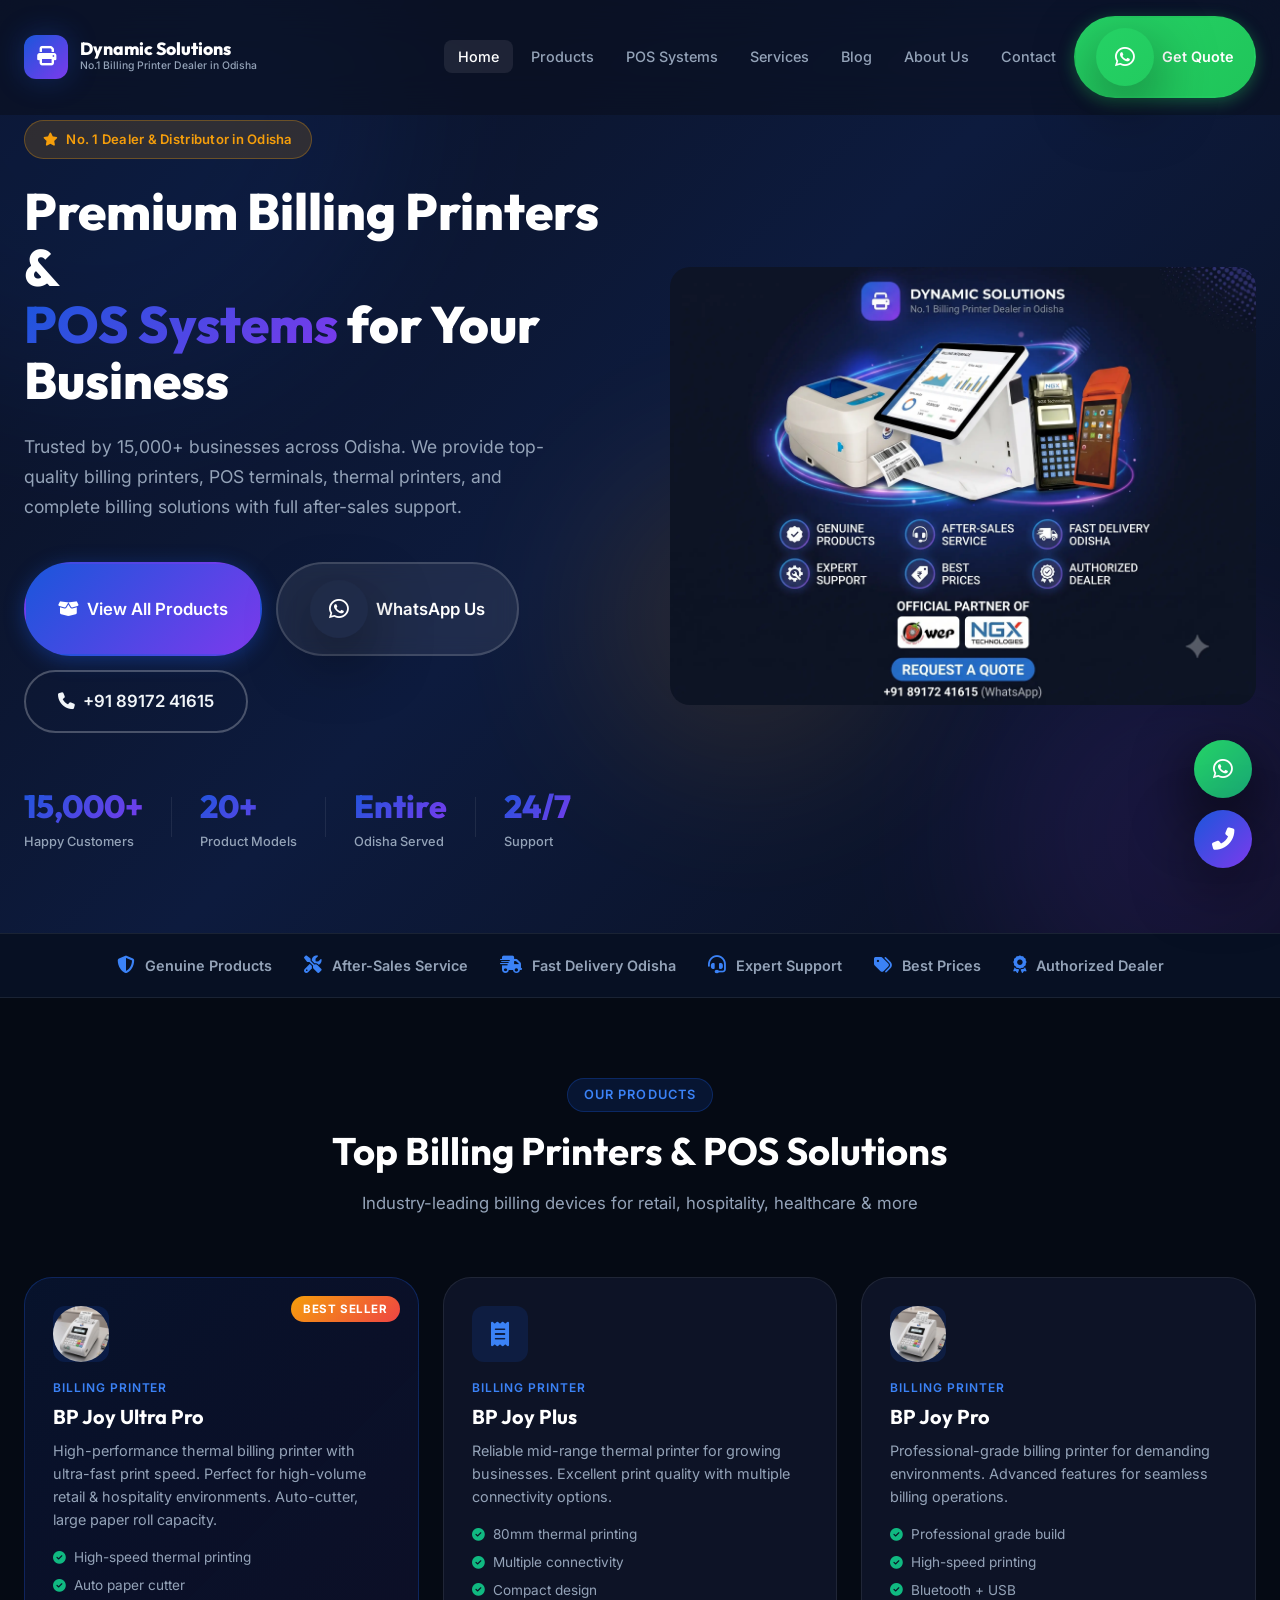
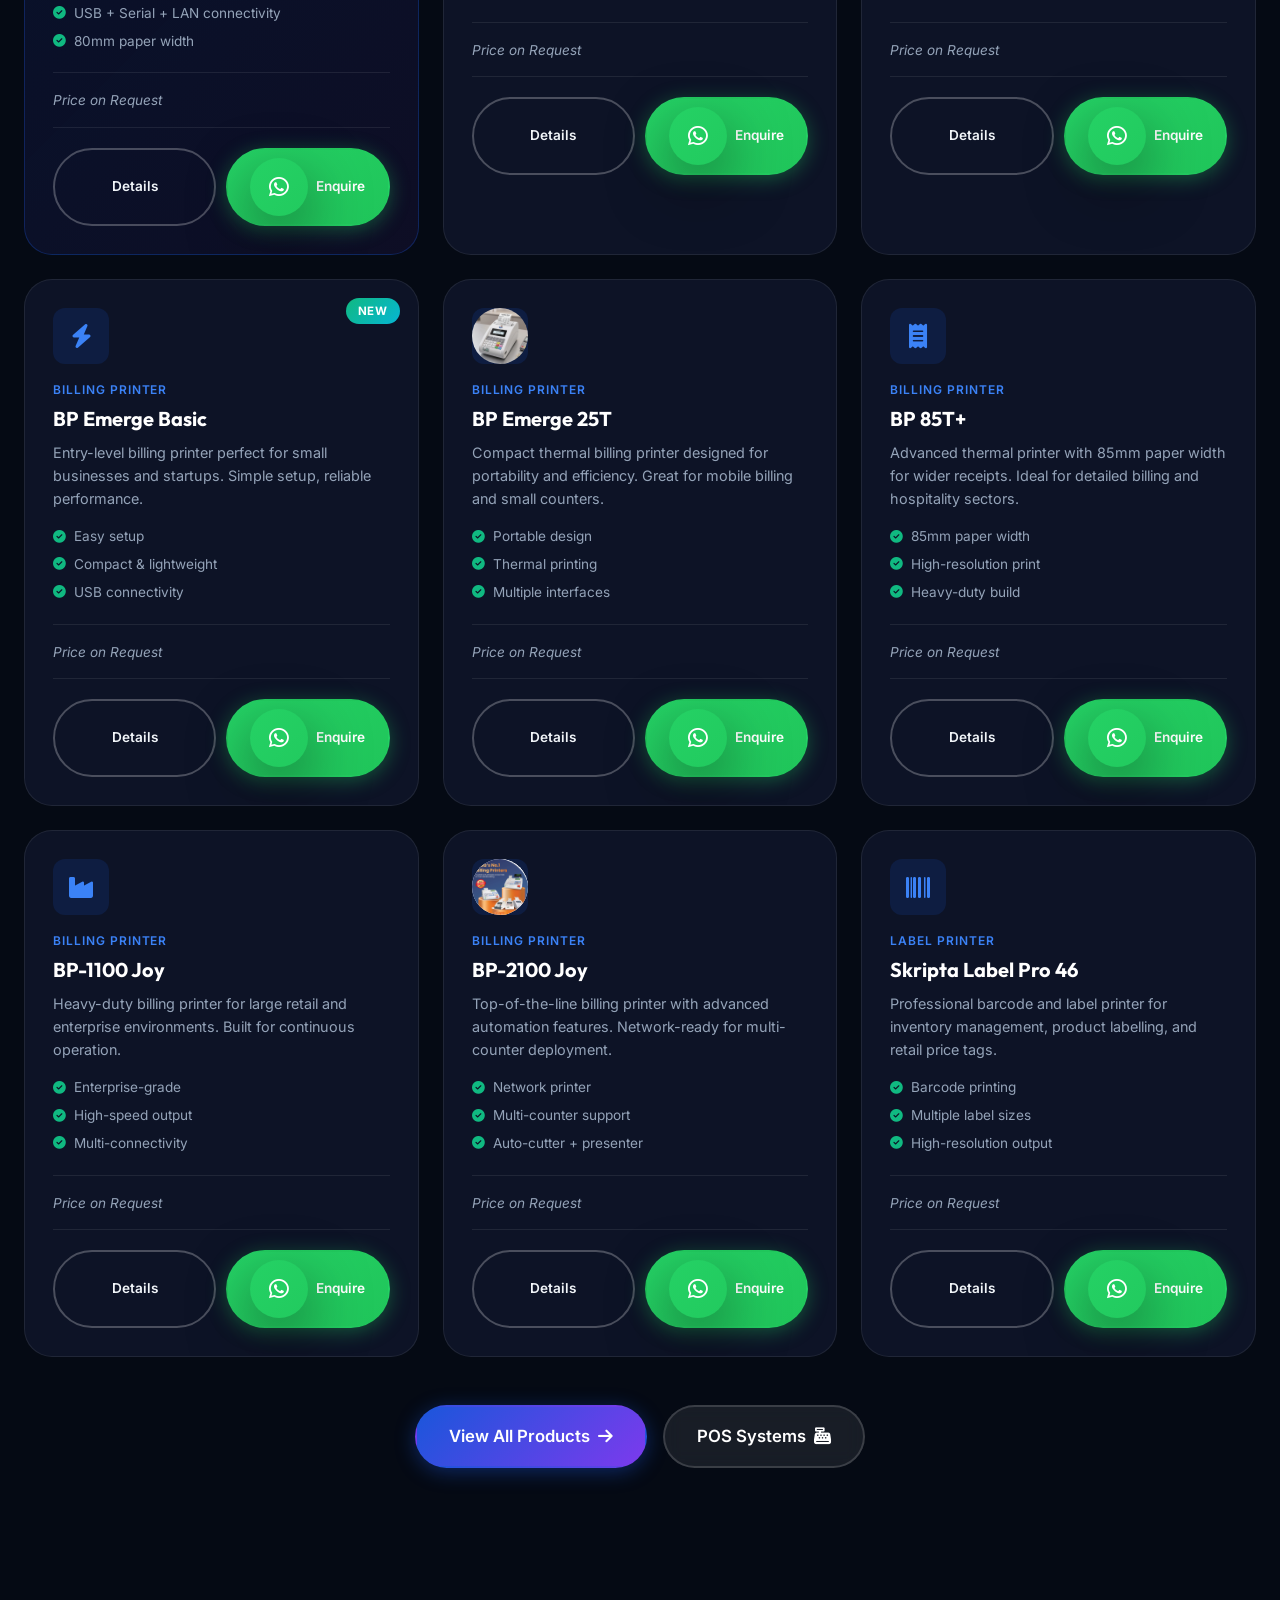
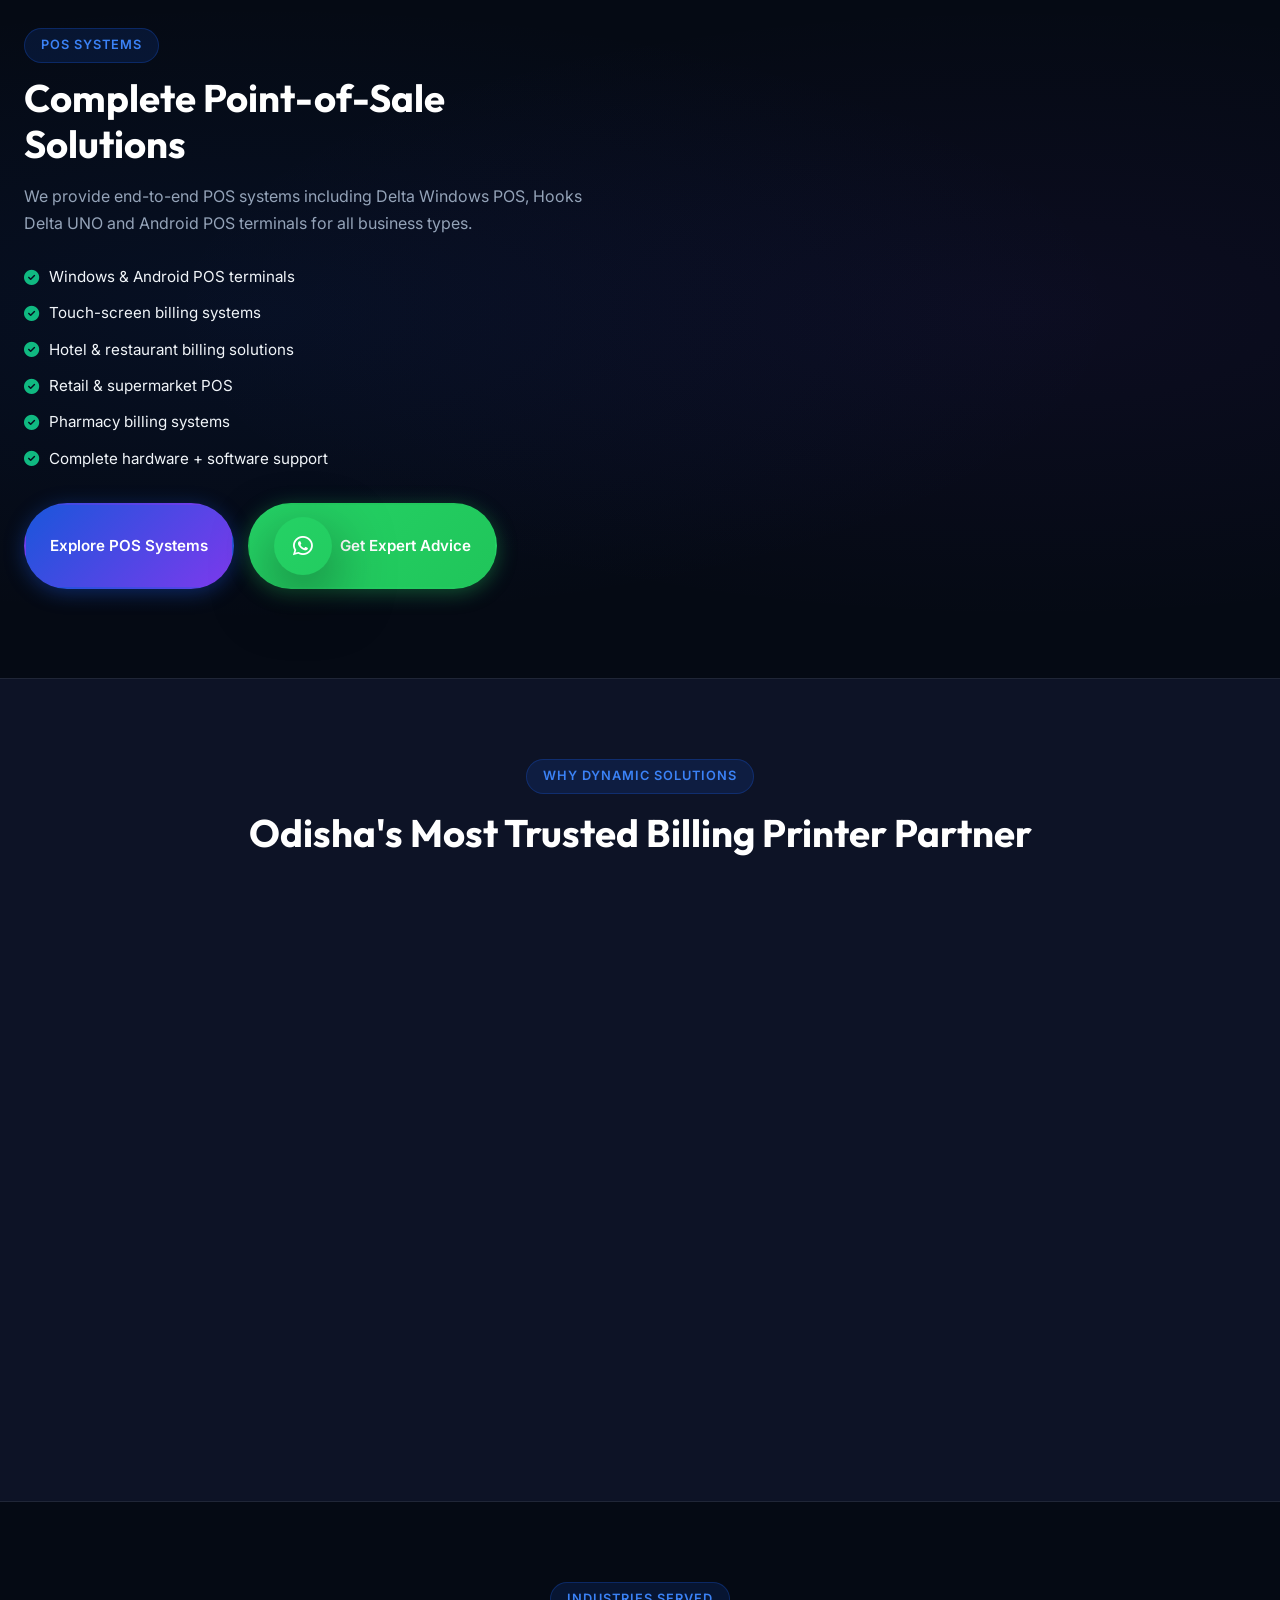
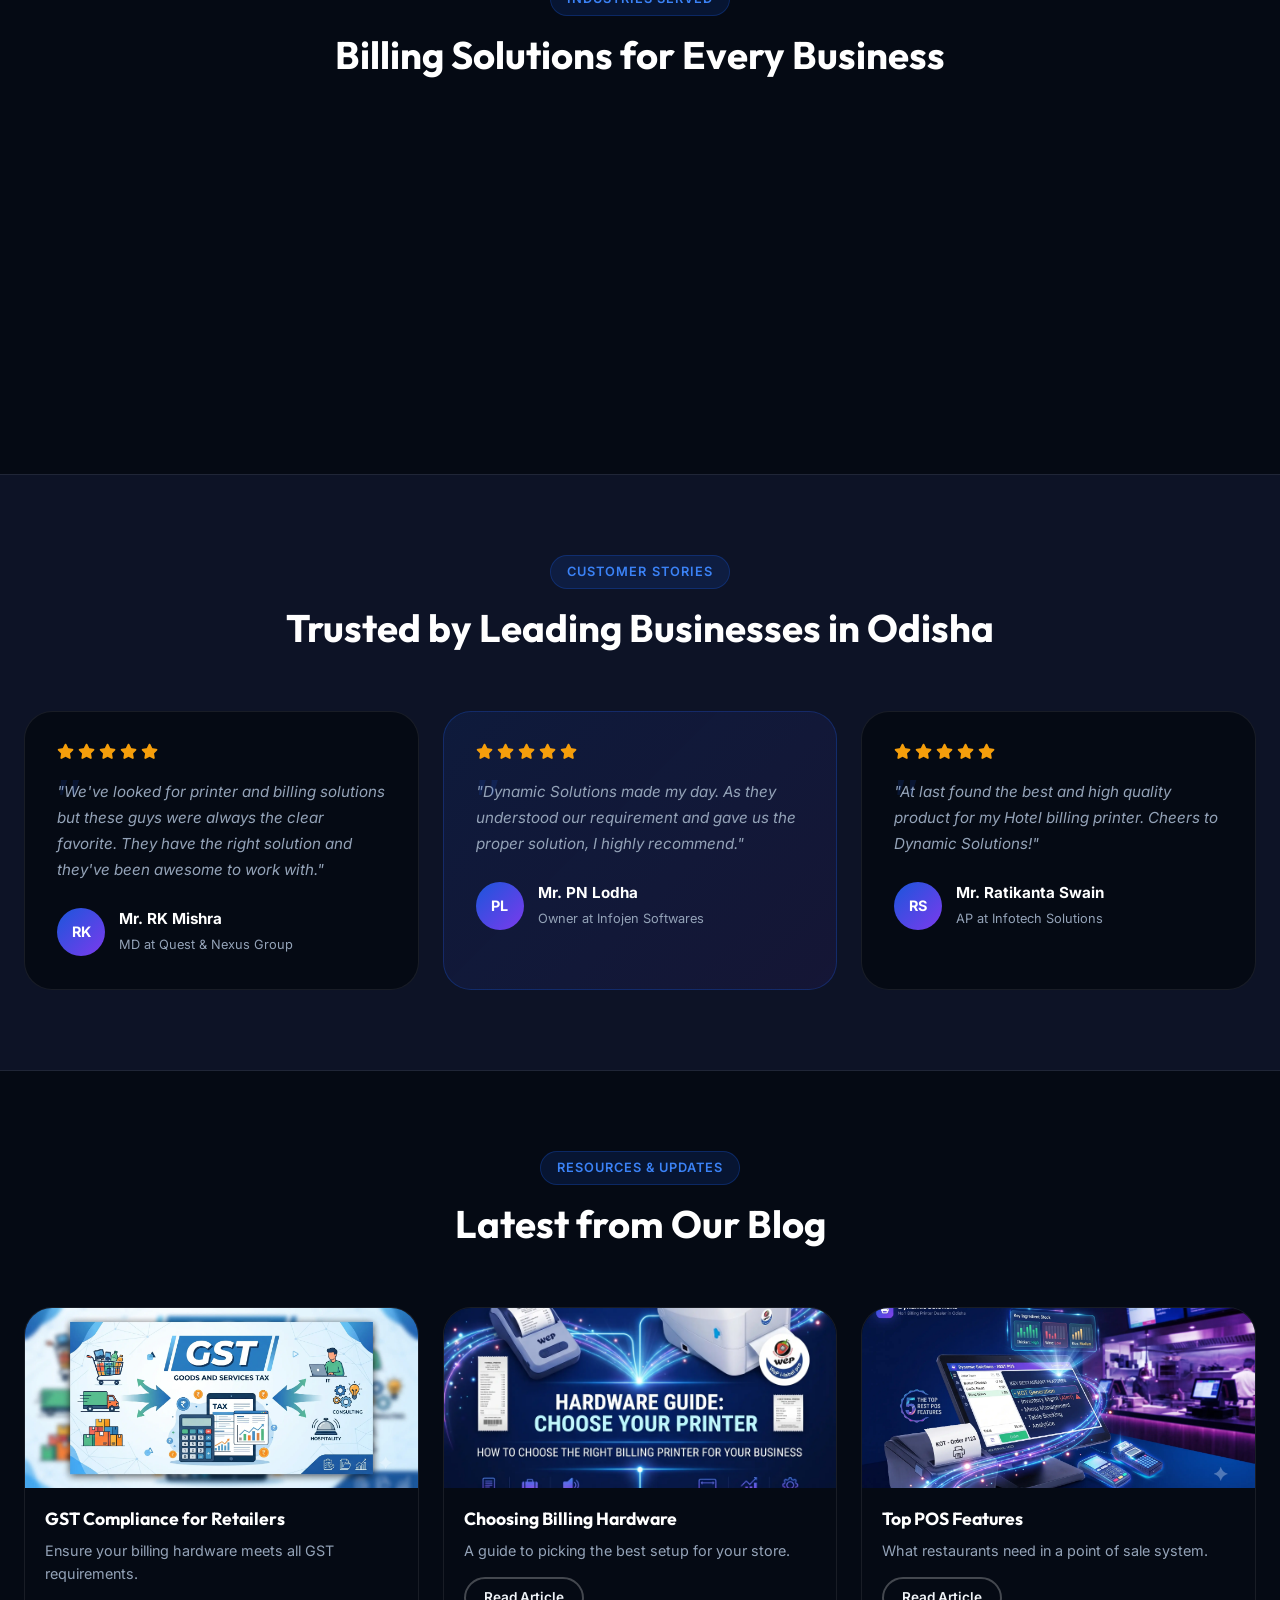
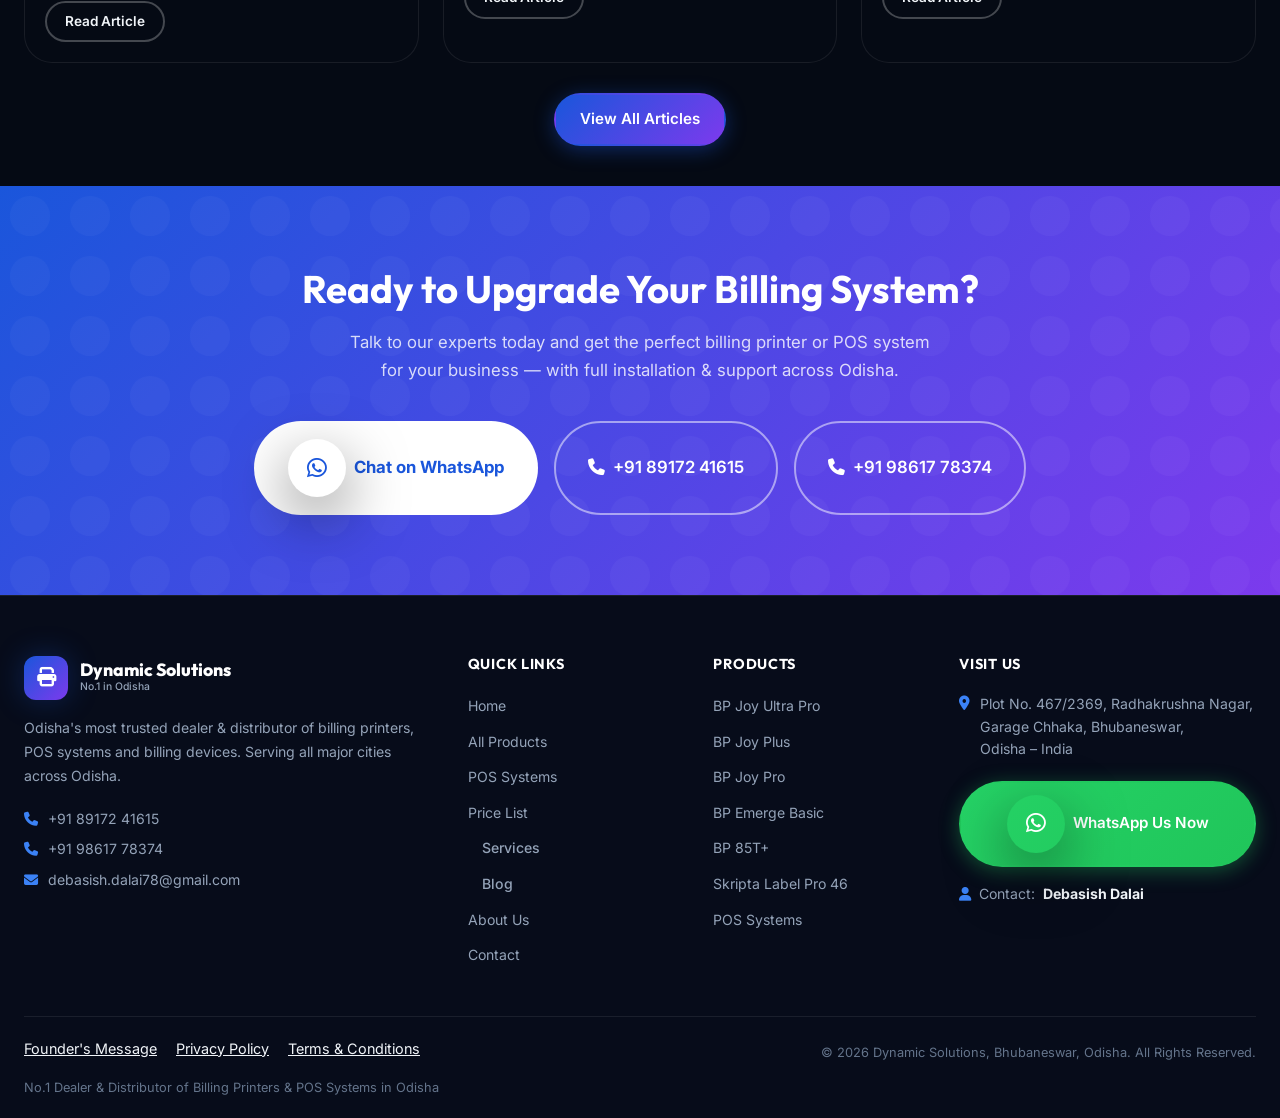
==== commit 6780fa69: "upgrade seo for owner pages" ====
--- a/index.html
+++ b/index.html
@@ -1,4 +1,4 @@
-<!DOCTYPE html>
+﻿<!DOCTYPE html>
 <html lang="en">
 
 <head>
@@ -847,6 +847,11 @@
       </div>
 
       <div class="footer-bottom">
+        <div style="margin-bottom: 10px; font-size: 0.9rem;">
+          <a href="founder.html" style="color: inherit; text-decoration: underline; margin-right: 15px;">Founder's Message</a>
+          <a href="privacy.html" style="color: inherit; text-decoration: underline; margin-right: 15px;">Privacy Policy</a>
+          <a href="terms.html" style="color: inherit; text-decoration: underline;">Terms & Conditions</a>
+        </div>
         <p>© 2026 Dynamic Solutions, Bhubaneswar, Odisha. All Rights Reserved.</p>
         <p>No.1 Dealer & Distributor of Billing Printers & POS Systems in Odisha</p>
       </div>
@@ -884,3 +889,4 @@
 </html>
 
 
+
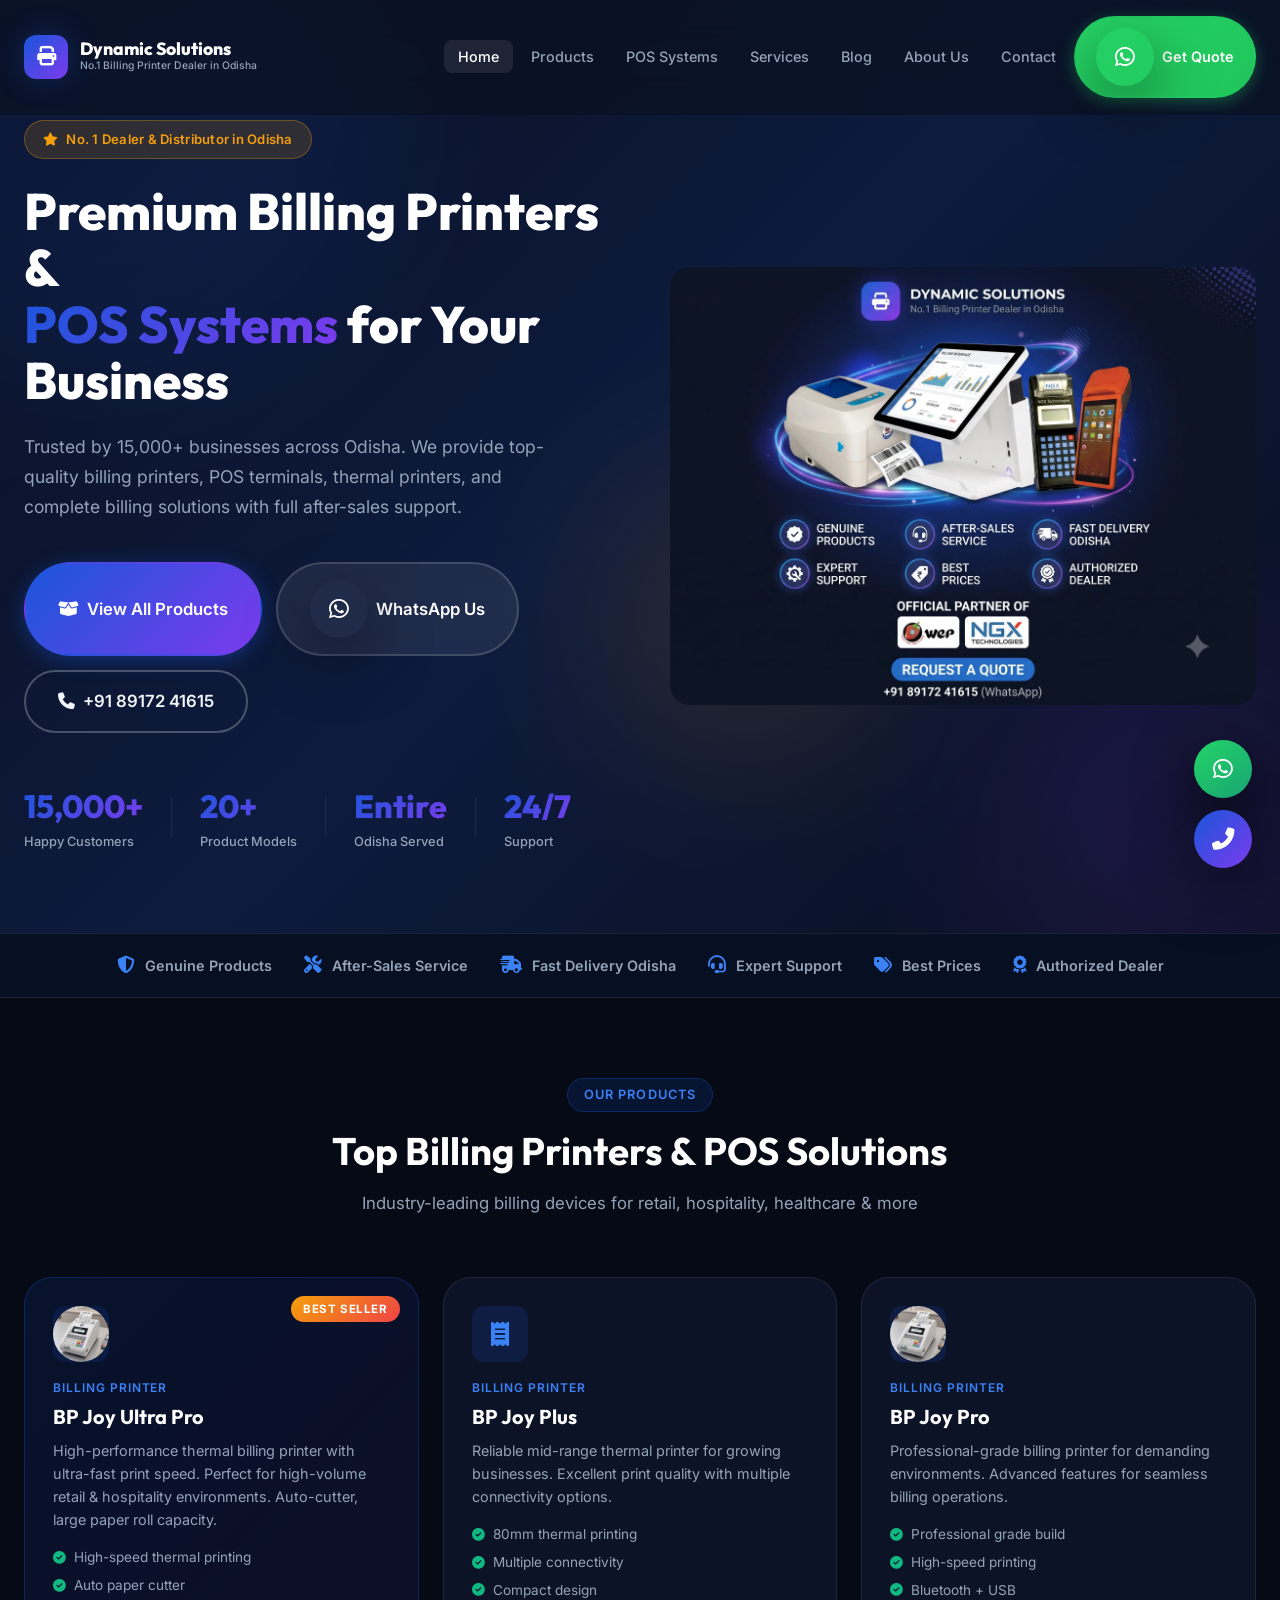
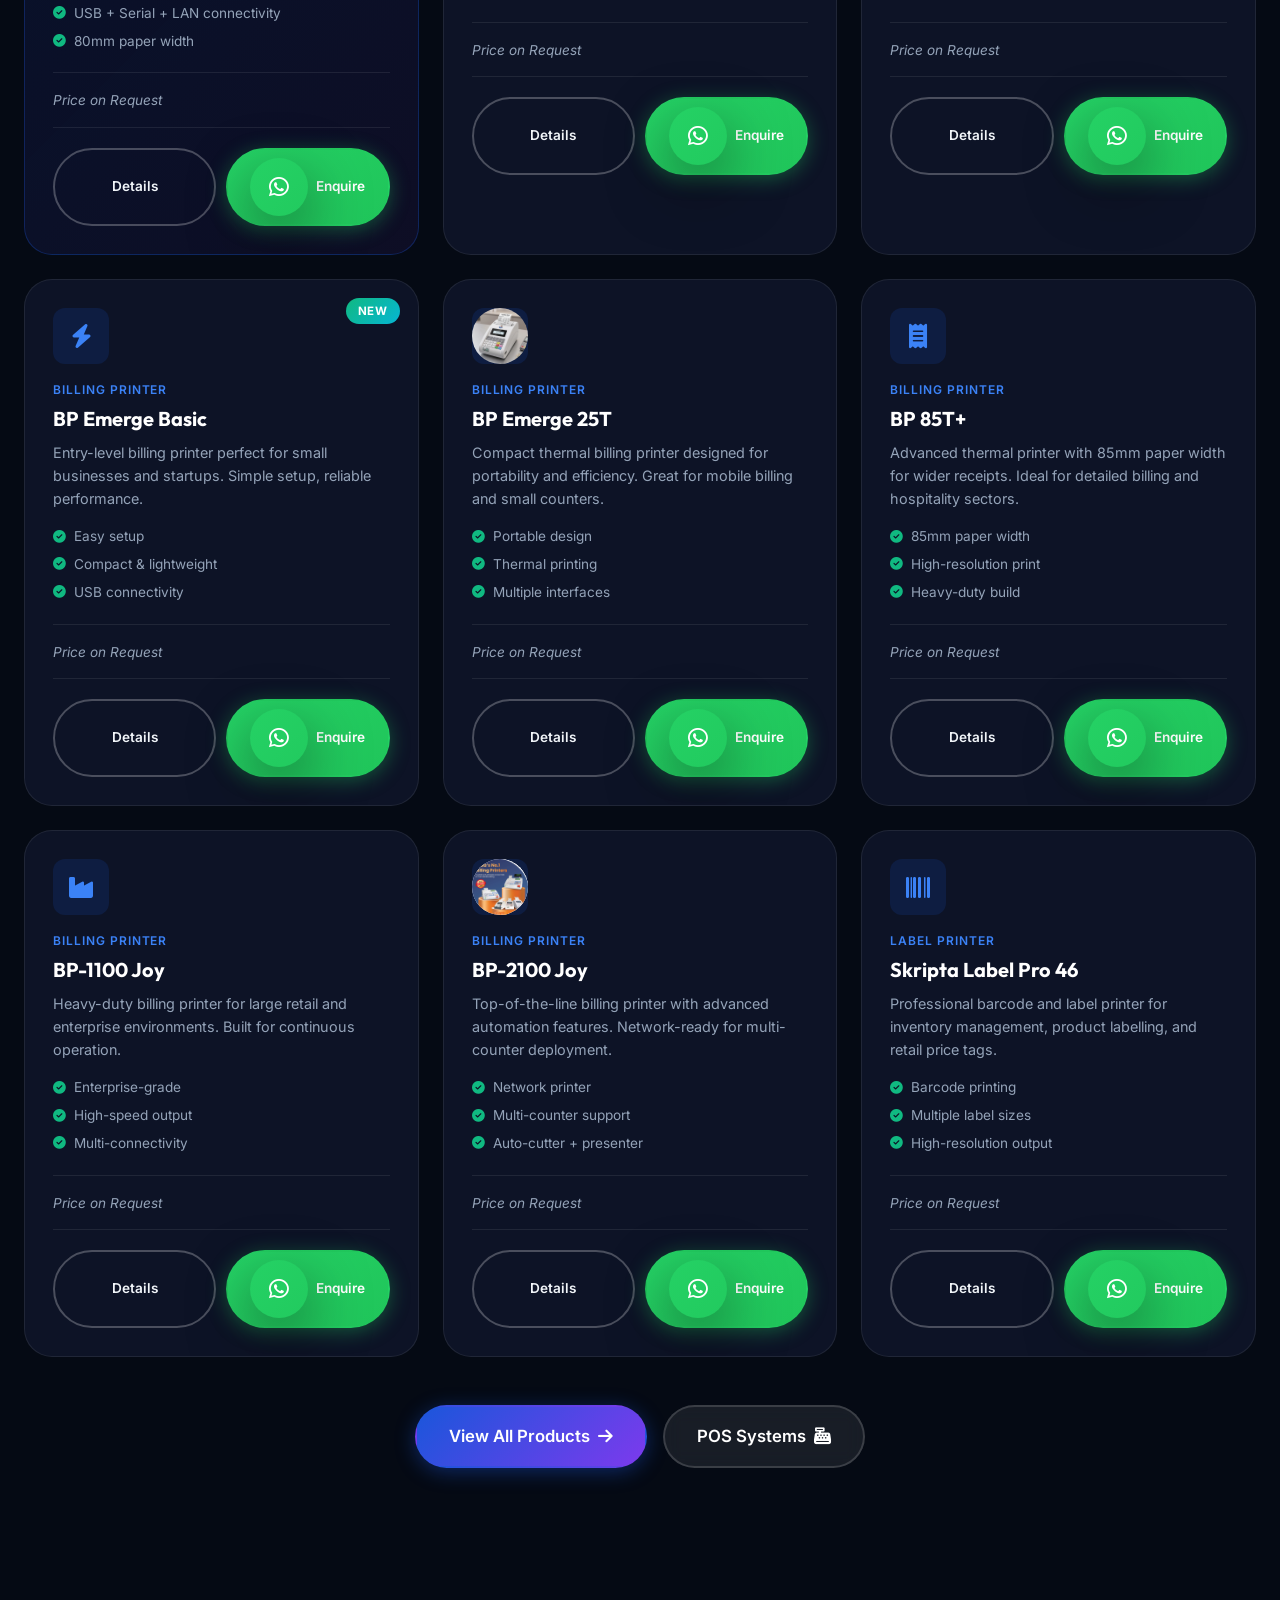
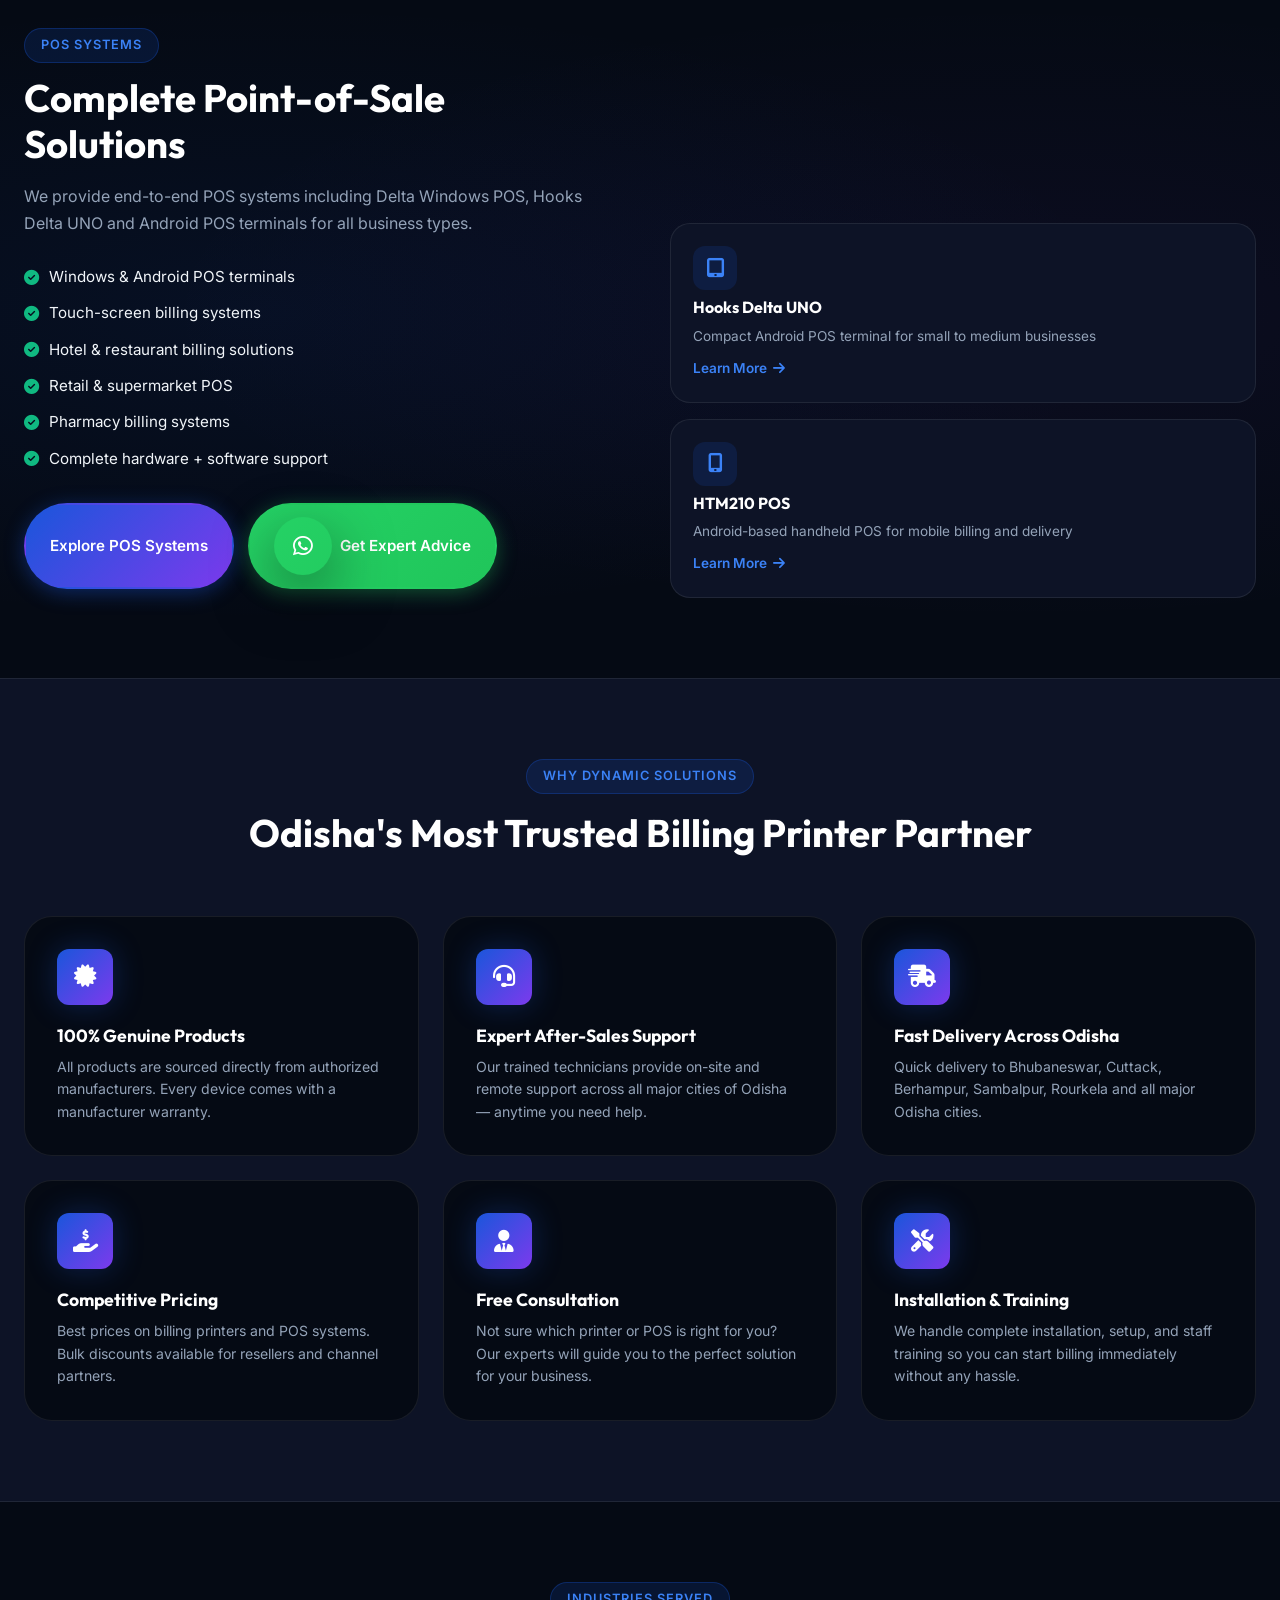
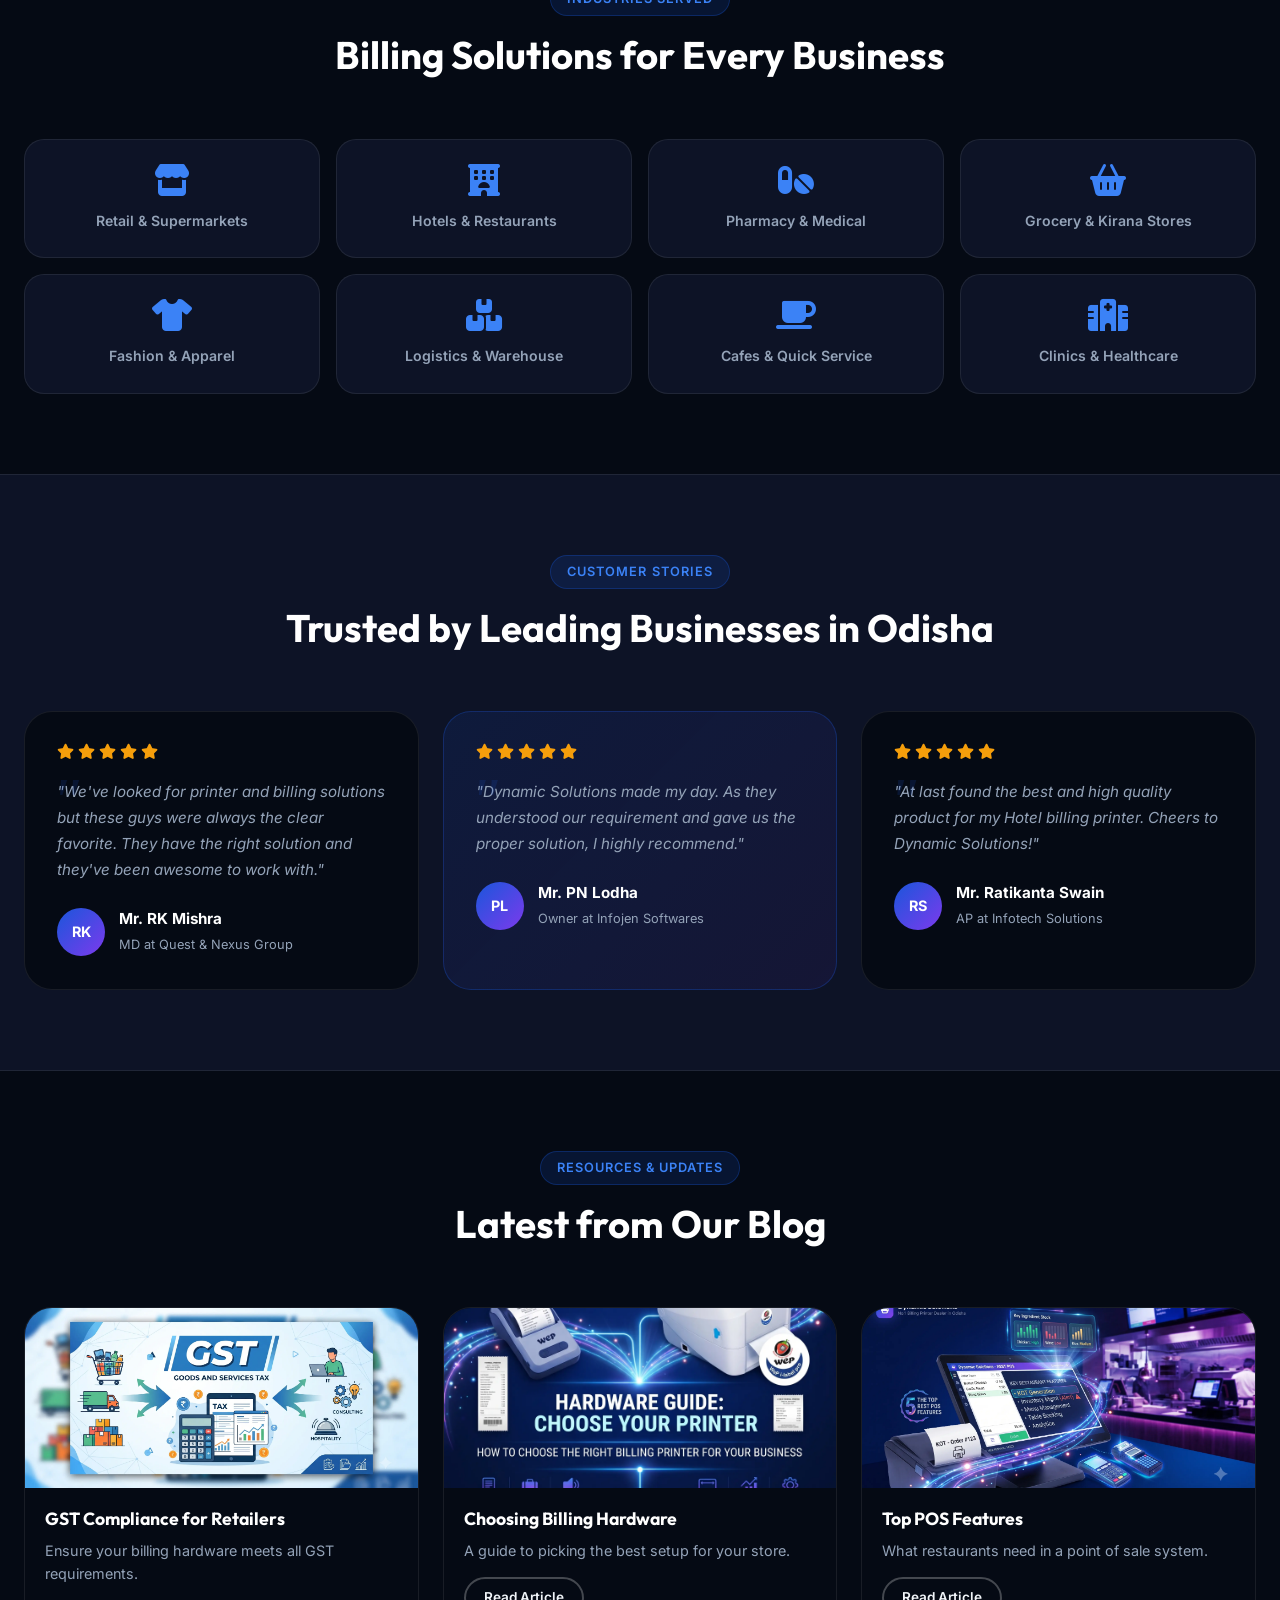
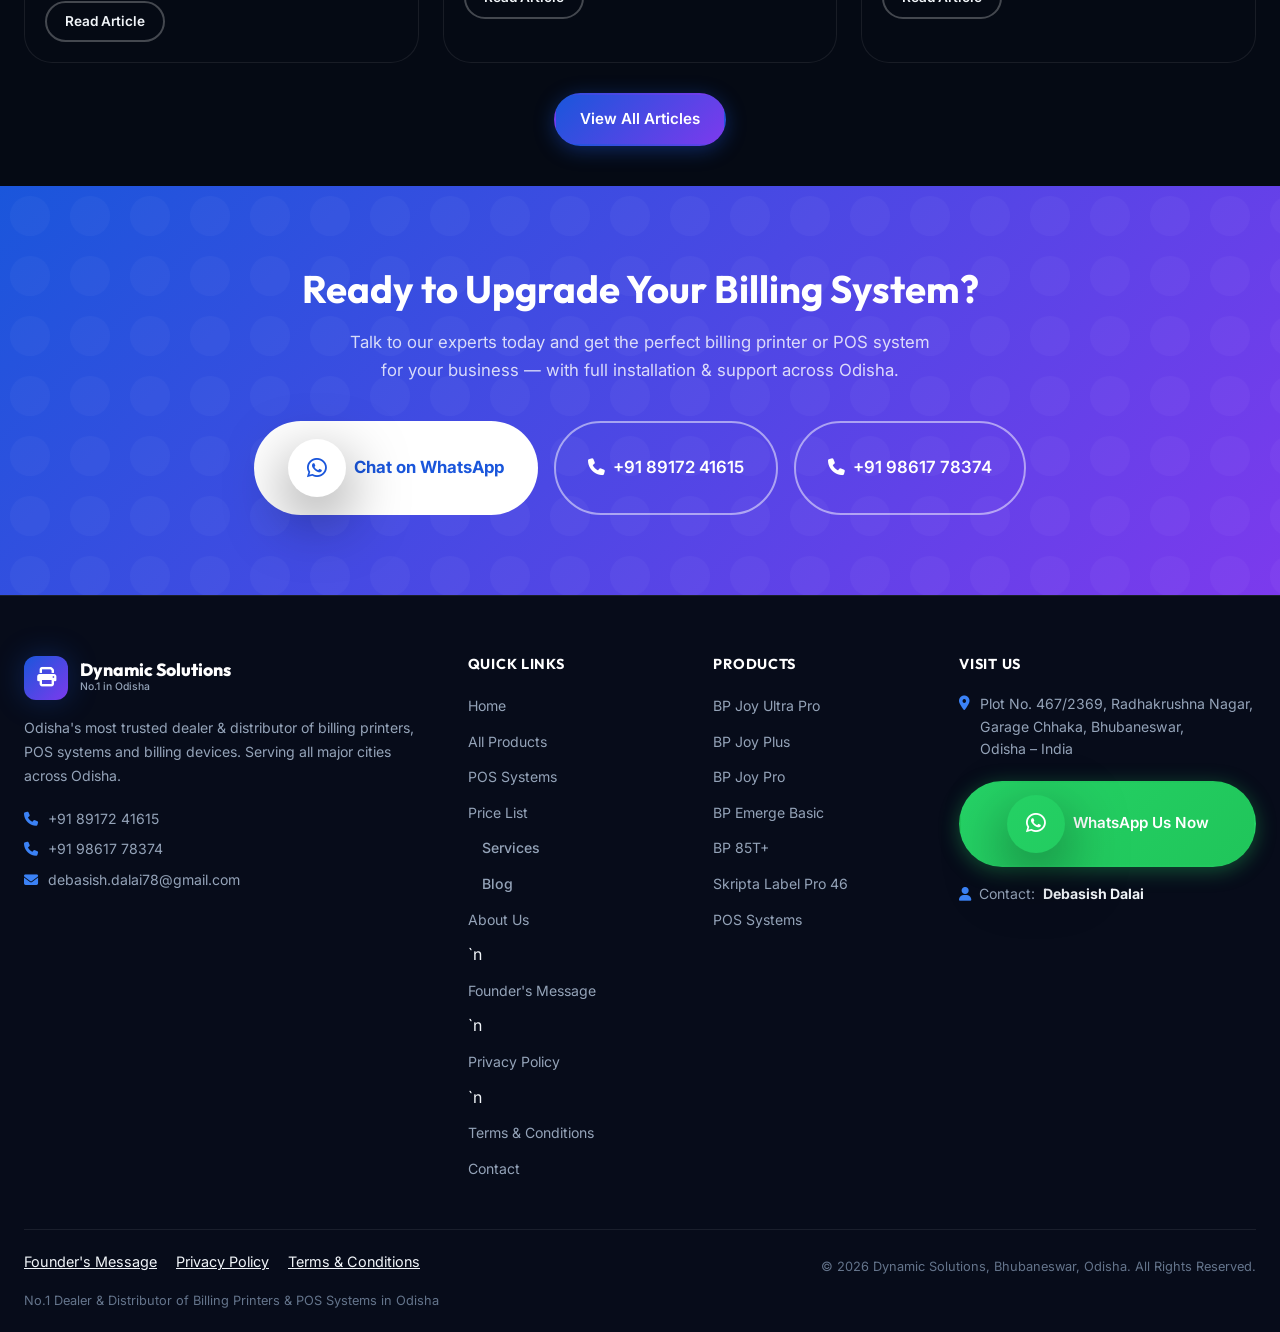
==== commit 3305a87d: "upgrade seo for owner pages" ====
--- a/index.html
+++ b/index.html
@@ -809,7 +809,7 @@
             <li><a href="pricelist.html" id="footerPriceList">Price List</a></li>
             <li><a href="services.html" class="nav-link">Services</a></li>
             <li><a href="blog.html" class="nav-link">Blog</a></li>
-            <li><a href="about.html" id="footerAbout">About Us</a></li>
+            <li><a href="about.html" id="footerAbout">About Us</a></li>`n              <li><a href="founder.html">Founder's Message</a></li>`n              <li><a href="privacy.html">Privacy Policy</a></li>`n              <li><a href="terms.html">Terms & Conditions</a></li>
             <li><a href="contact.html" id="footerContact">Contact</a></li>
           </ul>
         </div>
@@ -890,3 +890,4 @@
 
 
 
+
